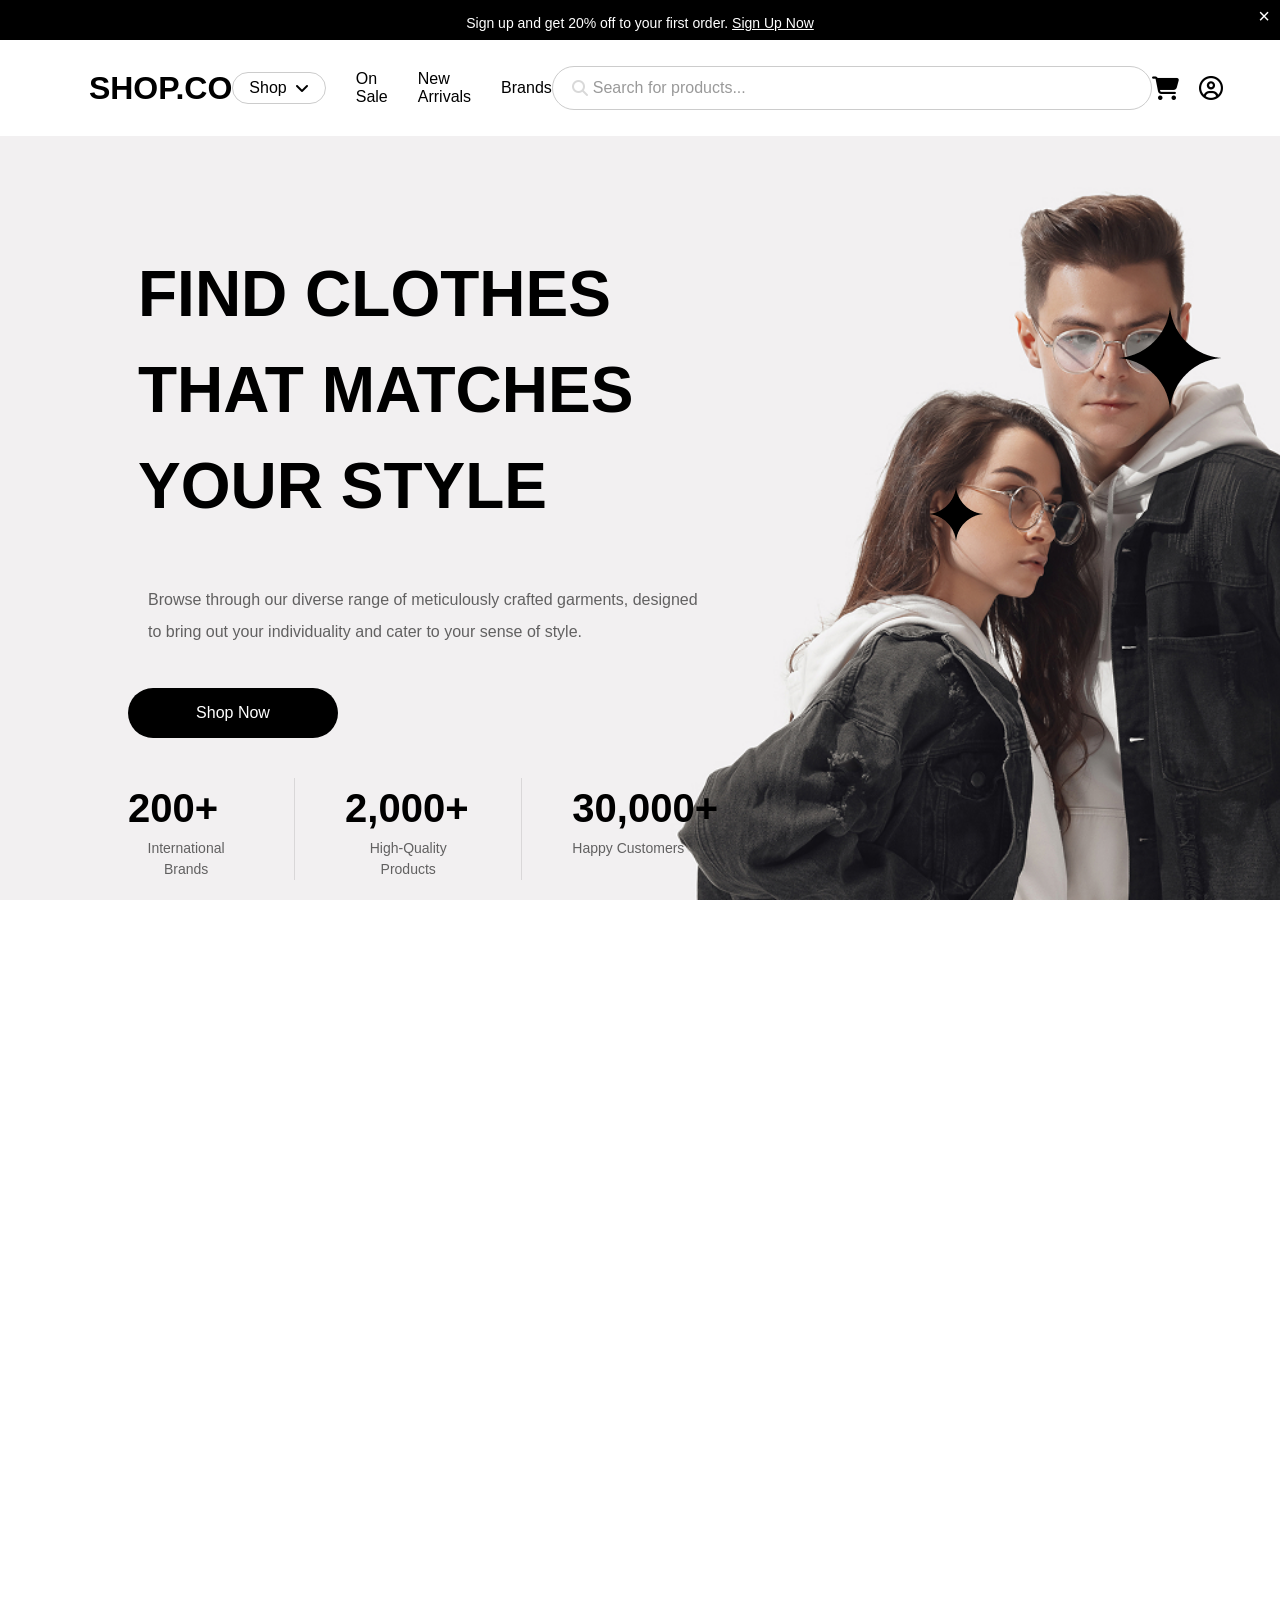
==== index.html @ 0881cf80 ". ." ====
<!DOCTYPE html>
<html lang="en">

<head>
  <meta charset="UTF-8" />
  <meta name="viewport" content="width=device-width, initial-scale=1.0" />
  <title>SHOP.CO Homepage- Premium Fashion Destination</title>
  <link rel="stylesheet" href="style.css" />
  <link href="https://fonts.cdnfonts.com/css/satoshi" rel="stylesheet">
  <link href="https://db.onlinewebfonts.com/c/f1fcc5aed1e20fc0cdb9f8a7573625bd?family=Integral+CF+Regular"
    rel="stylesheet">
  <link rel="stylesheet" href="https://cdnjs.cloudflare.com/ajax/libs/font-awesome/6.5.1/css/all.min.css"
    integrity="sha512-DTOQO9RWCH3ppGqcWaEA1BIZOC6xxalwEsw9c2QQeAIftl+Vegovlnee1c9QX4TctnWMn13TZye+giMm8e2LwA=="
    crossorigin="anonymous" referrerpolicy="no-referrer" />
</head>

<body>
  <div id="new-visitor-alert" class="alert-box">
    <span class="close-button">&times;</span>
    <p>Sign up and get 20% off to your first order.
      <span class="alert__link"><a href="">Sign Up Now</a></span>
    </p>
  </div>

  <header class="header">
    <div class="header__content">
      <div class="header__toggle">
        <i class="fa-solid fa-bars"></i>
      </div>
      <div class="header__logo">
        <a href="index.html#home">SHOP.CO</a>
      </div>
      <nav class="nav">
        <ul class="nav__list">
          <li class="nav__item">
            <div class="dropdown">
                <a href="product-detail.html">Shop</a>
                <i class="fa fa-angle-down dropdown__icon"></i>
              <div class="dropdown__content">
                <a href="#">Men</a>
                <a href="#">Women</a>
                <a href="#">Children</a>
              </div>
            </div>
          </li>
          <li class="nav__item"><a href="index.html#top-sales" class="nav__link">On Sale</a></li>
          <li class="nav__item"><a href="index.html#new__arrivals" class="nav__link">New Arrivals</a></li>
          <li class="nav__item"><a href="" class="nav__link">Brands</a></li>
        </ul>
      </nav>
      <div class="search">
        <div class="search__container">
          <i class="fa-solid fa-search"></i>
          <input type="text" class="search__input" id="search" placeholder="Search for products..." />
        </div>

      </div>
      <div class="header__icons">
        <a href="cart.html"><i class="fa-solid fa-shopping-cart header__icon"></i></a>
        <a href="#"><i class="fa-regular fa-circle-user header__icon"></i></a>
      </div>
    </div>
  </header>

  <main id="">
    <section class="hero" id="#home">
      <div class="hero__image-container">
        <div class="hero__content">
          <span class="hero__vector"></span>
          <span class="hero__vector-two"></span>
          <h1 class="hero__title">
            FIND CLOTHES <br />THAT MATCHES <br />
            YOUR STYLE
          </h1>
          <p class="hero__description">
            Browse through our diverse range of meticulously crafted garments,
            designed <br />to bring out your individuality and cater to your
            sense of style.
          </p>
          <button type="button" class="hero__button">Shop Now</button>

          <d class="stats">
            <div class="stats__container">
              <div class="stats__item">
                <div class="stats value">200+ </div>
                <div class="stats label">International Brands</div>
              </div>
            </div>
            <div class="stats__container">
              <div class="stats__item">
                <div class="stats value">2,000+ </div>
                <div class="stats label">High-Quality Products</div>
              </div>
            </div>
            <div class="stats__container">
              <div class="stats__item">
                <div class="stats  value">30,000+</div>
                <div class="stats label">Happy Customers</div>
              </div>
            </div>
        </div>
      </div>
      </div>
    </section>

    <aside class="brands">
      <div class="brands__container">
        <span class="brands__logo"></span>
        <span class="brands__logo"></span>
        <span class="brands__logo"></span>
        <span class="brands__logo"></span>
        <span class="brands__logo"></span>
      </div>
    </aside>

    <section class="products-section arrivals" id="new__arrivals">
      <h2 class="section__header">NEW ARRIVALS</h2>
      <div class="products__container">
        <div class="products-grid">
          <div class="product-card">
            <img src="images/Frame 31.png" alt="T-shirt with Tape Details" />
            <h3 class="product-card__title">T-shirt with Tape Details</h3>
            <div class="product-card__rating">
              <span class="fa fa-star checked"></span>
              <span class="fa fa-star checked"></span>
              <span class="fa fa-star checked"></span>
              <span class="fa fa-star-half"></span>
              <span class="rating-score">3.5/5</span>
            </div>
            <div class="product-card__prices">
              <span class="product-price__current">$120</span>
              <span class="product-price__old"></span>
               
            </div>
          </div>
          <div class="product-card">
            <img src="images/Frame 33.png" alt="Skinny Fit Jeans" />
            <h3 class="product-card__title">Skinny Fit Jeans</h3>
            <div class="product-card__rating">
              <span class="fa fa-star checked"></span>
              <span class="fa fa-star checked"></span>
              <span class="fa fa-star checked"></span>
              <span class="fa fa-star-half"></span>
              <span class="rating-score">3.5/5</span>
            </div>
            <div class="product-card__prices">
              <span class="product-price__current">$240</span>
              <span class="product-price__old">$260</span>
              <span class="product-price__discount">-20%</span>
            </div>
          </div>
          <div class="product-card">
            <img src="images/Frame 34.png" alt="Checkered Shirt" />
            <h3 class="product-card__title">Checkered Shirt</h3>
            <div class="product-card__rating">
              <span class="fa fa-star checked"></span>
              <span class="fa fa-star checked"></span>
              <span class="fa fa-star checked"></span>
              <span class="fa fa-star checked"></span>
              <span class="fa fa-star-half"></span>
              <span class="rating-score">4.5/5</span>
            </div>
            <div class="product-card__prices">
              <span class="product-price__current">$180</span>
              <span class="product-price__old"></span>
               
            </div>
          </div>
          <div class="product-card">
            <img src="images/Frame 38.png" alt="Sleeve Striped T-shirt" />
            <h3 class="product-card__title">Sleeve Striped T-shirt</h3>
            <div class="product-card__rating">
              <span class="fa fa-star checked"></span>
              <span class="fa fa-star checked"></span>
              <span class="fa fa-star checked"></span>
              <span class="fa fa-star-half"></span>
              <span class="rating-score">3.5/5</span>
            </div>
            <div class="product-card__prices">
              <span class="product-price__current">$130</span>
              <span class="product-price__old">$160</span>
              <span class="product-price__discount">-30%</span>
            </div>
          </div>
        </div>
        <br />
        <span class="section__button">
          <button type="button" class="products__button">View All</button>
        </span>
      </div>
    </section>


    <section class="products-section sales" id="top__sales">
      <h2 class="section__header">TOP SELLING</h2>
      <div class="products__container">
        <div class="products-grid">
          <div class="product-card">
            <img src="images/Frame 32.png" alt="Vertical Striped Shirt" />
            <h3 class="product-card__title">Vertical Striped Shirt</h3>
            <div class="product-card__rating">
              <span class="fa fa-star checked"></span>
              <span class="fa fa-star checked"></span>
              <span class="fa fa-star checked"></span>
              <span class="fa fa-star checked"></span>
              <span class="fa fa-star checked"></span>
              <span class="rating-score">5.0/5</span>
            </div>
            <div class="product-card__prices">
              <span class="product-price__current">$212</span>
              <span class="product-price__old">$232</span>
              <span class="product-price__discount">-20%</span>
            </div>
          </div>
          <div class="product-card">
            <img src="images/Frame 39.png" alt="Courage Graphic T-shirt" />
            <h3 class="product-card__title">Courage Graphic T-shirt</h3>
            <div class="product-card__rating">
              <span class="fa fa-star checked"></span>
              <span class="fa fa-star checked"></span>
              <span class="fa fa-star checked"></span>
              <span class="fa fa-star checked"></span>
              <span class="rating-score">4.0/5</span>
            </div>
            <div class="product-card__prices">
              <span class="product-price__current">$145</span>
              <span class="product-price__old"></span>
               
            </div>
          </div>
          <div class="product-card">
            <img src="images/Frame 37.png" alt="Loosed Fit Bermuda Shorts" />
            <h3 class="product-card__title">Loosed Fit Bermuda Shorts</h3>
            <div class="product-card__rating">
              <span class="fa fa-star checked"></span>
              <span class="fa fa-star checked"></span>
              <span class="fa fa-star checked"></span>
              <span class="rating-score">3.0/5</span>
            </div>
            <div class="product-card__prices">
              <span class="product-price__current">$80</span>
              <span class="product-price__old"></span>
               
            </div>
          </div>
          <div class="product-card">
            <img src="images/Frame 33.png" alt="Faded Skinny Jeans" />
            <h3 class="product-card__title">Faded Skinny Jeans</h3>
            <div class="product-card__rating">
              <span class="fa fa-star checked"></span>
              <span class="fa fa-star checked"></span>
              <span class="fa fa-star checked"></span>
              <span class="fa fa-star checked"></span>
              <span class="fa fa-star-half"></span>
              <span class="rating-score">4.5/5</span>
            </div>
            <div class="product-card__prices">
              <span class="product-price__current">$210</span>
              <span class="product-price__old"></span>
               
            </div>
          </div>
        </div>
        <br />
        <span class="section__button">
          <button type="button" class="products__button">View All</button>
        </span>
      </div>
    </section>





    <section class="homepage-categories">
      <div class="categories__content">
        <h1 class="categories__header">Browse by Dress Style</h1>
        <div class="categories-grid">
          <div class="categories-row">
            <div class="category-card category-card--casual">
              <a href="category.html#casual">
                <div class="category-card__name">Casual</div>
                <div class="category-card__image"></div>
              </a>
            </div>
            <div class="category-card category-card--formal">
              <a href="category.html#formal">
                <div class="category-card__name">Formal</div>
                <div class="category-card__image"></div>
              </a>
            </div>
          </div>

          <div class="categories-row">
            <div class="category-card category-card--party">
              <a href="category.html#party">
                <div class="category-card__name">Party</div>
                <div class="category-card__image"></div>
              </a>
            </div>
            <div class="category-card category-card--gym">
              <a href="category.html#gym">
                <div class="category-card__name">Gym</div>
                <div class="category-card__image"></div>
              </a>
            </div>
          </div>
        </div>
      </div>
    </section>

   
    <section class="testimonials">
      <div class="testimonials__header">
        <h1 class="testimonials__title">OUR HAPPY CUSTOMERS</h1>
        <div class="testimonials__controls">
          <div class="testimonials__arrow">
            <i class="fas fa-arrow-left"></i>
          </div>
          <div class="testimonials__arrow">
            <i class="fas fa-arrow-right"></i>
          </div>
        </div>
      </div>
      <br>
      <div class="testimonials__grid">
        <div class="testimonial-card blurry__text">
          <div class="testimonial-card__rating">
            <i class="fas fa-star"></i>
            <i class="fas fa-star"></i>
            <i class="fas fa-star"></i>
            <i class="fas fa-star"></i>
            <i class="fas fa-star-half-alt"></i>
          </div>
          <div class="testimonial-card__verified">
            <div class="testimonial-card__author">Michael T.</div>
            <div class="testimonial-card__badge"><i class="fas fa-check"></i></div>
          </div>
          <div class="testimonial-card__text">
            "The customer service at Shop.co is exceptional! They helped me find the perfect outfit for my wedding
            anniversary. The quality surpassed all my expectations and I received so many compliments."
          </div>
        </div>
        <div class="testimonial-card">
          <div class="testimonial-card__rating">
            <i class="fas fa-star"></i>
            <i class="fas fa-star"></i>
            <i class="fas fa-star"></i>
            <i class="fas fa-star"></i>
            <i class="fas fa-star"></i>
          </div>
          <div class="testimonial-card__verified">
            <div class="testimonial-card__author">Sarah M.</div>
            <div class="testimonial-card__badge"><i class="fas fa-check"></i></div>
          </div>
          <div class="testimonial-card__text">
            "I'm blown away by the quality and style of the clothes I received from Shop.co. From casual wear to elegant
            dresses, every piece I've bought has exceeded my expectations."
          </div>
        </div>

        <div class="testimonial-card">
          <div class="testimonial-card__rating">
            <i class="fas fa-star"></i>
            <i class="fas fa-star"></i>
            <i class="fas fa-star"></i>
            <i class="fas fa-star"></i>
            <i class="fas fa-star"></i>
          </div>
          <div class="testimonial-card__verified">
            <div class="testimonial-card__author">Alex K.</div>
            <div class="testimonial-card__badge"><i class="fas fa-check"></i></div>
          </div>
          <div class="testimonial-card__text">
            "Finding clothes that align with my personal style used to be a challenge until I discovered Shop.co. The
            range of options they offer is truly remarkable, catering to a variety of tastes and occasions."
          </div>
        </div>

        <div class="testimonial-card">
          <div class="testimonial-card__rating">
            <i class="fas fa-star"></i>
            <i class="fas fa-star"></i>
            <i class="fas fa-star"></i>
            <i class="fas fa-star"></i>
            <i class="fas fa-star"></i>
          </div>
          <div class="testimonial-card__verified">
            <div class="testimonial-card__author">James L.</div>
            <div class="testimonial-card__badge"><i class="fas fa-check"></i></div>
          </div>
          <div class="testimonial-card__text">
            "As someone who's always on the lookout for unique fashion pieces, I'm thrilled to have stumbled upon
            Shop.co. The selection of clothes is not only diverse but also on-point with the latest trends."
          </div>
        </div>
        <div class="testimonial-card blurry__text">
          <div class="testimonial-card__rating">
            <i class="fas fa-star"></i>
            <i class="fas fa-star"></i>
            <i class="fas fa-star"></i>
            <i class="fas fa-star"></i>
            <i class="fas fa-star"></i>
          </div>
          <div class="testimonial-card__verified">
            <div class="testimonial-card__author">Jennifer K.</div>
            <div class="testimonial-card__badge"><i class="fas fa-check"></i></div>
          </div>
          <div class="testimonial-card__text">
            "I've been shopping with Shop.co for over a year now and I'm consistently impressed. Their return policy is
            hassle-free and the clothes maintain their quality wash after wash. My go-to fashion destination!"
          </div>
        </div>
      </div>
    </section>
  </main>


  <footer class="footer">
    <div class="newsletter" id="now">
      <div class="newsletter__content">
        <div class="newsletter__column">
          <h2 class="newsletter__title">STAY UPTO DATE ABOUT <br> OUR LATEST OFFERS</h2>
          <div class="newsletter__form">
            <div class="input-container">
              <i class="fa-solid fa-envelope"></i>
              <input type="email" class="newsletter__input" placeholder="Enter your email address" />
            </div>
            <button class="newsletter__button">Subscribe to Newsletter</button>
          </div>
        </div>
      </div>
    </div>

    <div class="footer__content__container">
      <div class="footer__content">
        <div class="footer__column">
          <div class="footer__logo"><a href="#home">SHOP.CO</a></div>
          <div class="footer__description">
            We have clothes that suits your style and which you're proud to wear. From women to men.
          </div>
          <div class="social-links">
            <i class="fab fa-twitter social-links__icon"></i>
            <i class="fab fa-facebook-f social-links__icon"></i>
            <i class="fab fa-instagram social-links__icon"></i>
            <i class="fab fa-github social-links__icon"></i>
          </div>
        </div>

        <div class="footer__column">
          <h4 class="footer__column-title">Company</h4>
          <ul class="footer__list">
            <li class="footer__list-item">About</li>
            <li class="footer__list-item">Features</li>
            <li class="footer__list-item">Works</li>
            <li class="footer__list-item">Career</li>
          </ul>
        </div>

        <div class="footer__column">
          <h4 class="footer__column-title">Help</h4>
          <ul class="footer__list">
            <li class="footer__list-item">Customer Support</li>
            <li class="footer__list-item">Delivery Details</li>
            <li class="footer__list-item">Terms & Conditions</li>
            <li class="footer__list-item">Privacy Policy</li>
          </ul>
        </div>

        <div class="footer__column">
          <h4 class="footer__column-title">FAQ</h4>
          <ul class="footer__list">
            <li class="footer__list-item">Account</li>
            <li class="footer__list-item">Manage Deliveries</li>
            <li class="footer__list-item">Orders</li>
            <li class="footer__list-item">Payments</li>
          </ul>
        </div>

        <div class="footer__column">
          <h4 class="footer__column-title">Resources</h4>
          <ul class="footer__list">
            <li class="footer__list-item">Free eBooks</li>
            <li class="footer__list-item">Development Tutorial</li>
            <li class="footer__list-item">How to - Blog</li>
            <li class="footer__list-item">Youtube Playlist</li>
          </ul>
        </div>
      </div>

      <div class="footer__bottom">
        <div>Shop.co © 2000–2023, All Rights Reserved</div>
        <div class="payment-methods">
          <img src="https://img.icons8.com/color/48/visa.png" alt="Visa" />
          <img src="https://img.icons8.com/color/48/mastercard-logo.png" alt="Mastercard" />
          <img src="https://img.icons8.com/color/48/paypal.png" alt="Paypal" />
          <img src="https://img.icons8.com/color/48/apple-pay.png" alt="Apple Pay" />
          <img src="https://img.icons8.com/color/48/google-pay.png" alt="Google Pay" />
        </div>
      </div>
  </footer>
  </div>
</body>

</html>
---- style.css ----
:root {
  /* Font Families */
  --font-primary: "Integral CF", sans-serif;
  --font-secondary: 'Satoshi', sans-serif;

  /* Font Sizes */
  --fs-small: 12px;
  --fs-base: 14px;
  --fs-medium: 16px;
  --fs-large: 20px;
  --fs-xl: 24px;
  --fs-xxl: 32px;
  --fs-heading-sm: 36px;
  --fs-heading-md: 40px;
  --fs-heading-lg: 48px;
  --fs-heading-xl: 64px;

  /* Colors */
  --color-black: #000000;
  --color-white: #ffffff;
  --color-gray-light: #d9d9d9;
  --color-gray-medium: #f0f0f0;
  --color-gray-dark: #888888;
  --color-text-primary: rgba(0, 0, 0, 1);
  --color-text-secondary: rgba(0, 0, 0, 0.6);
  --color-text-tertiary: rgba(0, 0, 0, 0.4);
  --color-accent: #ff3333;
  --color-star: #ffc633;
  --color-success: #01ab31;

  /* Spacing */
  --space-xs: 5px;
  --space-sm: 10px;
  --space-md: 15px;
  --space-lg: 20px;
  --space-xl: 30px;
  --space-xxl: 40px;

  /* Border Radius */
  --radius-sm: 20px;
  --radius-md: 40px;
  --radius-lg: 62px;
  --radius-circle: 50%;

  /* Shadows */
  --shadow-sm: 0 2px 10px rgba(0, 0, 0, 0.05);
  --shadow-md: 0 4px 12px rgba(0, 0, 0, 0.1);
  --shadow-lg: 0 8px 16px rgba(0, 0, 0, 0.2);

  /* Transitions */
  --transition-fast: 0.2s ease;
  --transition-medium: 0.3s ease;
  --transition-slow: 0.5s ease;
}

* {
  padding: 0;
  margin: 0;
  box-sizing: border-box;
  -webkit-user-drag:none;
}

a {
  text-decoration: none;
  color: inherit;
  border: none;
}


html,
body {
  width: 100vw;
  height: 100%;
  margin: 0;
  padding: 0;
  scroll-behavior: smooth;
  overflow-x: hidden;
  overflow-y: auto;

}

body {
  font-family: var(--font-secondary);
  transition: padding-top 0.3s;
  min-height: 100vh;
  -ms-overflow-style: none;
}

body.alert-active {
  padding-top: 116px;
}

body::-webkit-scrollbar {
  display: none;
}

.alert-box {
  position: fixed;
  top: 0;
  left: 0;
  width: 100%;
  background-color: #000000;
  color: #ffffff;
  padding: 15px;
  z-index: 1000;
  font-size: 14px;
  align-items: center;
  text-align: center;
  height: 40px;
  transition: var(--transition-medium);
}

.alert__link a {
  color: #fff;
  text-decoration: underline;
}

.alert-active .header {
  top: 40px;
}

.close-button {
  position: absolute;
  top: 5px;
  right: 10px;
  font-size: 20px;
  cursor: pointer;
}

/* Header Styles */
.header {
  display: flex;
  flex-direction: column;
  justify-content: space-between;
  align-items: center;
  background: #fff;
  width: 100vw;
  z-index: 100;
  top: 0;
  margin: 0 auto;
  transition: top 0.3s;
  padding: 0;
  position: relative;
  margin-top: 40px;

}

.header__content {
  width: 86.11vw;
  display: flex;
  justify-content: space-between;
  align-items: center;
  background: #ffffff;
  padding: 26px 0;
  position: relative;
  top: 0;
  margin: 0 auto;
  transition: top 0.3s;
}

.header__toggle {
  display: none;
}

.header__logo {
  font-weight: bold;
  font-size: 32px;
  font-family: var(--font-primary);
}

.nav__list {
  list-style: none;
  display: flex;
  gap: 30px;
}

.nav__item {
  display: flex;
  align-items: center;
  font-family: var(--font-secondary);

}

.nav__link {
  text-decoration: none;
  color: black;
}

.dropdown__icon {
  font-size: 16px;
  color: black;
  background: transparent;
  border: none;
  vertical-align: middle;
}

.dropdown {
  position: relative;
  display: inline-block;
  display: flex;
  align-items: center;
  gap: 5px;
  border: none;
  outline: none;
}

.dropdown__content {
  display: none;
  position: absolute;
  background-color: #f0f0f0;
  min-width: 200px;
  box-shadow: 0px 8px 16px 0px rgba(0, 0, 0, 0.2);
  z-index: 1;
  border: none;
  outline: none;
}

.dropdown__button {
  background-color: #ffffff;
  color: black;
  font-size: 16px;
  border: none;
  cursor: pointer;
  position: relative;
  border: none;
  outline: none;
}

.search {
  display: flex;
  justify-content: center;
  align-items: center;
  gap: 20px;
  position: relative;
}

.search__container {
  position: relative;

}

.search__container .fa-search {
  position: absolute;
  top: 50%;
  left: 20px;
  transform: translateY(-50%);
  color: #d9d9d9;
  z-index: 1;
}

.search__input {
  width: 40%;
  padding: 15px 20px 15px 45px;
  border-radius: 62px;
  position: relative;
  box-shadow: rgba(0, 0, 0, 0.1);
  border: none;
}


.search__input:focus {
  outline: none;
  box-shadow: rgba(0, 0, 0, 0.1) 0px 0px 0px 2px;
}

.search__input::placeholder {
  color: rgba(0, 0, 0, 0.4);
  font-size: 16px;
  font-family: var(--font-secondary);

}

.header__icons {
  display: flex;
  gap: 20px;
}

.header__icon {
  font-size: 24px;
  color: black;
  background: transparent;
  border: none;
}

input[type="text"] {
  width: 600px;
  box-sizing: border-box;
  border: 1px solid #ccc;
  border-radius: 62px;
  font-size: 16px;
  background-color: white;

  background-position: 10px 10px;
  background-repeat: no-repeat;
  padding: 12px 20px 12px 40px;
}

.icon {
  font-size: 24px;
  color: black;
  background: transparent;
  border: none;
}


/* Breadcrumbs */
.breadcrumbs {
  width: 86.11vw;
  font-family: var(--font-secondary);
  font-size: var(--fs-medium);
  gap: 10px;
  color: rgba(0, 0, 0, 0.6);
  border-top: 1px solid rgba(0, 0, 0, 0.1);
  display: flex;
  padding: 25px 0;  
}

.breadcrumbs a:last-child {
  color: #000;
}

.breadcrumbs.icon {
  display: inline-block;
  margin: 0 5px;
}


/* Hero Section */
.hero {
  position: relative;
  width: 100vw;
  margin: 0;
  left: 0;
}

.hero__content {
  top: 100px;
  position: absolute;
  width: 100%;
  margin: 0 auto;
  left: 10%;
  line-height: 2;

}

.hero__content h1 {
  text-align: left;
  line-height: 1.5;
  font-weight: 900;
  font-family: var(--font-primary);
}

.hero__image-container {
  display: block;
  justify-content: center;
  align-items: center;
  height: 850px;
  background-image: url("images/Rectangle 2.jpg");
  background-size: cover;
  background-position: center;
  position: relative;
  width: 100vw;
  margin: 0;
  padding: 0;
  background-repeat: no-repeat;
}

.hero__title {
  font-size: 64px;
  color: black;
  font-weight: bolder;
  line-height: 1.2;
  padding: 10px;
}

.hero__description {
  font-size: 16px;
  color: rgba(0, 0, 0, 0.6);
  padding: 20px;
  line-height: 2;

}

.hero__button {
  background-color: black;
  color: white;
  font-size: 16px;
  border: none;
  padding: 16px 32px;
  border-radius: 62px;
  cursor: pointer;
  box-shadow: rgba(0, 0, 0, 0.1);
  width: 210px;
  padding: 16px 32px;
  align-items: center;
  justify-content: center;
  letter-spacing: 1.2;
  display: flex;
  margin-top: 20px;
  margin-bottom: 40px;
}

.hero__button:hover {
  background-color: #d9d9d9;
  color: black;
  box-shadow: rgba(0, 0, 0, 0.1) 0px 0px 0px 2px;
}

.stats {
  width: 50%;
  display: flex;
}

.stats__container {
  padding: 0 50px 0;
  text-align: center;
  border-left: 1px solid rgba(0, 0, 0, 0.1);
  line-height: 1.5;
}

.stats__container:first-child {
  padding-left: 0;
  border-left: none;
}

.stats__item {
  color: #d9d9d9;
  display: flex;
  flex-direction: column;
  padding: 0;
  margin: 0;
}

.value {
  font-size: 40px;
  color: #000;
  font-weight: bold;
}

.label {
  font-size: 14px;
  color: rgba(0, 0, 0, 0.6);
  width: 100%;

}

.stats__items .stats {
  margin: 0;
  padding: 0;
}

.stats__item:first-child {
  margin-left: 0;
  padding-left: 0;
}


.hero__vector {
  position: absolute;
  top: 70px;
  right: 90px;
  height: 200px;
  width: 200px;
  background: url(vectors/Vector.png);
  background-repeat: no-repeat;
}

.hero__vector-two {
  position: absolute;
  top: 250px;
  left: 800px;
  height: 200px;
  width: 200px;
  background: url(vectors/Vector-two.png);
  background-repeat: no-repeat;
}


/* Brands Section */
.brands {
  background-color: black;
  height: 201px;
  width: 100vw;
  color: #000;
  margin: 0;
  padding: 0;
}

.brands__container {
  color: #ffffff;
  padding: 10px;
  border-radius: 5px;
  height: 200px;
  display: flex;
  margin-left: 32px;
  margin-right: 32px;
  align-items: center;
  margin: 0;
  padding: 0 6.945%;
  width: 100vw;
}

.brands__logo {
  flex-basis: 20%;
  display: flex;
}

.brands__logo:first-child {
  background: url(vectors/versace.png);
  height: 100px;
  background-repeat: no-repeat;
  width: 100%;
  background-position: center;
}

.brands__logo:nth-child(2) {
  background: url(vectors/zara-logo-1\ 1.png);
  height: 100px;
  background-repeat: no-repeat;
  width: 100%;
  background-position: center;
}

.brands__logo:nth-child(3) {
  background: url(vectors/gucci-logo-1\ 1.png);
  height: 100px;
  background-repeat: no-repeat;
  width: 100%;
  background-position: center;
}

.brands__logo:nth-child(4) {
  background: url(vectors/prada-logo-1\ 1.png);
  height: 100px;
  background-repeat: no-repeat;
  width: 100%;
  background-position: center;
}

.brands__logo:nth-child(5) {
  background: url(vectors/Group.png);
  height: 100px;
  background-repeat: no-repeat;
  width: 100%;
  background-position: center;
}

/* Products Section */
.products-section {
  display: block;
  justify-content: center;
  align-items: center;
  width: 86.11%;
  margin: 0 auto;
  padding:  50px 0 ;

}

.arrivals {
  border-bottom: 1px solid rgba(0, 0, 0, 0.1);
}

.section__header {
  font-size: 48px;
  text-align: center;
  padding: 100px 0 50px;
  font-family: var(--font-primary);
  font-weight: bold;

}

.products__container {
  width: 100%;
  align-items: center;
  margin: 0 auto;
}

.section__button {
  display: inline-block;
  text-align: center;
  width: 100%;
}

.products__button {
  width: 220px;
  padding: 16px 32px;
  border-radius: 62px;
  border: 2px solid gray;
  background-color: white;
  color: #1e1e1e;
  margin: 100px 0;

}

.products__button:hover {
  background-color: #1e1e1e;
  color: #ffffff;
}


/* Product Cards */
.products-grid {
  display: flex;
  gap: 1%;
  margin: auto;
  width: 100%;
}

.products-grid .product-card:first-child {
  margin-left: 0;
}

.products-grid .product-card:last-child {
  margin-right: 0;
}

.product-card {
  width: calc(25% - 1%);
  height: 400px;
  margin: 0;
}

.product-card .checked,
.product-card .fa-star-half {
  color: gold;
}

.product-card h3 {
  font-size: 20px;
  font-family: var(--font-secondary);
}

.product-card label {
  font-size: 14px;
  padding: 10px;
  font-weight: bold;
}

.product-card img {
  width: 100%;
  height: 100%;
  flex-direction: row;
  border-radius: 20px;
}

.product-price__current {
  color: black;
}

.product-price__old {
  text-decoration: line-through;
  color: grey;
}

.product-price__current,
.product-price__old {
  font-size: 24px;
  font-weight: bold;
  margin-right: 5px;
}

.product-price__discount {
  color: #ff3333;
  font-size: 12px;
  box-shadow: 2px 2px 12px rgba(255, 51, 51, 0.1);
  border-radius: 62%;
  border: none;
  outline: none;
  width: 94px;
}


/* Categories Section */

.homepage-categories {
  width: 86.11vw;
  margin: 0 auto;
  padding: 50px 0;
}


.categories__content {
  display: block;
  width: 100%;
  padding: 40px 0;
  background-color: #f0f0f0;
  border-radius: 40px;
  margin: 0 auto;
}

.categories__header {
  text-align: center;
  font-size: 48px;
  font-weight: 900;
  margin-bottom: 50px;
  text-transform: uppercase;
  padding-top: 50px;
  font-family: var(--font-primary);

}

.categories-grid {
  display: flex;
  flex-direction: column;
  width: 90%;
  margin: 0 auto;
  padding-bottom: 100px;
}

.categories-row {
  display: flex;
  width: 100%;
  gap: 1.5%;
  margin-bottom: 20px;
  justify-content: center;
  height: 560px;
}

.category-card {
  background-color: white;
  border-radius: 20px;
  overflow: hidden;
  box-shadow: 0 2px 10px rgba(0, 0, 0, 0.05);
  position: relative;
  height: 550px;
}

.category-card a {
  display: block;
  position: relative;
  width: 100%;
  height: 100%;
  left: 0;
  top: 0;
}

.category-card__name {
  position: absolute;
  top: 30px;
  left: 30px;
  font-size: 36px;
  font-weight: bold;
  font-family: var(--font-secondary);

}

.category-card__image {
  width: 100%;
  height: 100%;
  background-size: cover;
  background-position: center;
}

.category-card--casual,
.category-card--gym {
  width: 60%;
}

.category-card--formal,
.category-card--party {
  width: 100%;
}

.category-card--casual .category-card__image {
  background-image: url('images/image 11.png');
}

.category-card--formal .category-card__image {
  background-image: url('images/image 13.png');
}

.category-card--party .category-card__image {
  background-image: url('images/image 12.png');
}

.category-card--gym .category-card__image {
  background-image: url('images/image 14.png');
}

/* Testimonials Section */
.testimonials {
  display: block;
  width: 86.11vw;
  margin: 0 auto;
}

.testimonials__header {
  display: flex;
  justify-content: space-between;
  align-items: center;
  margin: 0 auto;
  padding: 40px 20px;
  width: 100%;
}

.testimonials__title {
  font-size: 48px;
  margin: 0;
  font-family: var(--font-primary);

}

.testimonials__controls {
  display: flex;
  gap: 15px;
}

.testimonials__arrow {
  width: 50px;
  height: 50px;
  border-radius: 50%;
  background-color: #ffffff;
  display: flex;
  align-items: center;
  justify-content: center;
  cursor: pointer;
  transition: all 0.3s ease;
}

.testimonials__arrow:hover {
  background-color: #f1f1f1f1;
  color: black;
}

.testimonials__arrow i {
  font-size: 1.2rem;
}

.testimonials__grid {
  width: 100%;
  display: flex;
  justify-content: center;
  align-items: center;
  gap: 0.7%;
  margin: 0 auto;

}

.testimonial-card {
  min-width: 28%;
  background-color: #ffffff;
  border: 1px solid #ddd;
  border-radius: 20px;
  padding: 32px 28px;
  box-shadow: 0 4px 12px rgba(0, 0, 0, 0.1);
}

.blurry__text {
  -webkit-filter: blur(2px);
  filter: blur(2px);
  opacity: 0.9;
}

.testimonial-card__rating {
  color: #ffc633;
  font-size: 18px;
  margin-bottom: 12px;
}

.testimonial-card__verified {
  display: flex;
  align-items: center;
  margin-bottom: 12px;
  font-size: 14px;
  color: #333;
  font-weight: 500;
}

.testimonial-card__author {
  font-weight: bold;
  font-size: 16px;
  margin-right: 10px;
}

.testimonial-card__badge {
  background-color: #01ab31;
  color: white;
  border-radius: 50%;
  font-size: 12px;
  width: 20px;
  height: 20px;
  display: flex;
  align-items: center;
  justify-content: center;
}

.testimonial-card__text {
  font-size: 16px;
  color: rgba(0, 0, 0, 0.6);
  line-height: 1.5;
  font-family: var(--font-secondary);

}

/* Product Detail Page */

#product-detail-page {
  display: block;
  justify-content: center;
  width: 86.11vw;
  margin: 0 auto;
  padding: 50px 0;
  flex-direction: column;
}



/* Product Detail Page - Display Product */
.container {
  display: block;
  flex-direction: column;
  gap: 2rem;
  flex-wrap: wrap;
  width: 100%;
}

.image-container {
  display: flex;
  gap: 1rem;
  align-items: center;
  justify-content: center;
  width: 45%;
  float: left;
}

.gallery {
  display: flex;
  flex-direction: column;
  gap: 1rem;
}

.gallery .thumb {
  width: 180px;
  height: 250px;
  background-size: cover;
  background-position: center;
  border-radius: 20px;
  border: 1px solid #ddd;
  cursor: pointer;
  gap: 50px;
}

.thumb:nth-child(1) {
  background-image: url("images/image 2.png");
}

.thumb:nth-child(2) {
  background-image: url("images/image 5.png");
}

.thumb:nth-child(3) {
  background-image: url("images/image 6.png");
}

.main-image {
  width: 550px;
  height: 780px;
  background-image: url("images/image 1.png");
  background-size: cover;
  background-position: center;
  border-radius: 20px;
}

.info-container {
  width: 54%;
  display: inline-block;
  display: right;
  padding: 20px 24px;
}

.level {
  border-bottom: 1px solid rgba(0, 0, 0, 0.1);
  width: 100%;

}

.info {
  max-width: 90%;
}

.info h1 {
  font-size: 40px;
  font-weight: bold;
  margin-bottom: 0.5rem;
  font-family: var(--font-primary);
}

.product-card__rating {
  display: flex;
  align-items: center;
  gap: 0.4rem;
  margin: 0.2rem 0;
  font-size: 16px;
}

.product-card__rating .fa {
  color: gold;
}

.price {
  display: flex;
  align-items: center;
  gap: 1rem;
  font-size: 32px;
  margin-bottom: 1rem;
  font-family: var(--font-secondary);

}

.price .original {
  text-decoration: line-through;
  color: #888;
}

.price .discount {
  color: red;
  font-size: 0.9rem;
  font-weight: bold;
}

.description {
  font-size: 0.9rem;
  color: #555;
  margin-bottom: 1.5rem;
}

.options {
  margin-bottom: 1rem;
}

.options h4 {
  margin: 0.5rem 0;
}

.colors span {
  display: inline-block;
  width: 40px;
  height: 40px;
  border-radius: 50%;
  margin-right: 0.5rem;
  cursor: pointer;
  border: 2px solid transparent;
  padding: 2px;
}

.colors span:nth-child(1) {
  background-color: #4f4631;
}

.colors span:nth-child(2) {
  background: #314f4a;
}

.colors span:nth-child(3) {
  background: #31344f
}


.active::after {
  content: '\f00c';
  font-family: 'Font Awesome 6 Free';
  font-weight: 900;
  color: white;
  position: absolute;
  top: 10px;
  left: 12px;
  font-size: 14px;
}


.sizes button {
  margin-right: 0.5rem;
  padding: 0.3rem 0.8rem;
  border: 1px solid #ccc;
  border-radius: 20px;
  cursor: pointer;
  background: white;
}

.sizes button.active {
  background: black;
  color: white;
  border-color: black;
}

.quantity {
  display: flex;
  align-items: center;
  gap: 1rem;
  margin: 1.5rem 0;
}

.quantity button {
  background: #eee;
  border: none;
  padding: 0.5rem 0.8rem;
  font-size: 1rem;
  border-radius: 6px;
  cursor: pointer;
}

.quantity input {
  width: 40px;
  text-align: center;
  font-size: 1rem;
  border: none;
  background: transparent;
}

.quantity--selector {
  display: block;
  align-items: center;
  margin-right: 15px;
  width: 170px;
  height: 52px;
  background-color: #f0f0f0;
  border-radius: 62px;
  float: left;
}

.quantity-bunn {
  border: none;
  cursor: pointer;
  display: flex;
  margin: 0 0 0 15px;
  padding: 0 5px;
  font-size: 50px;
  background: none;
  color: #000;
}

.figure {
  font-size: 40px;
}


.add-to-cart {
  background: black;
  color: white;
  padding: 1rem;
  width: 70%;
  border: none;
  border-radius: 30px;
  font-size: 1rem;
  cursor: pointer;
  display: block;
  float: right;
}

/* Product Info */
.info {
  max-width: 500px;
}

.info h1 {
  font-size: 1.6rem;
  font-weight: bold;
  margin-bottom: 0.5rem;
}

.rating {
  display: flex;
  align-items: center;
  gap: 0.4rem;
  margin-bottom: 1rem;
}

.rating i {
  color: gold;
}

.price {
  display: flex;
  align-items: center;
  gap: 1rem;
  font-size: 1.2rem;
  margin-bottom: 1rem;
}

.price .original {
  text-decoration: line-through;
  color: #888;
}

.price .discount {
  color: red;
  font-size: 0.9rem;
  font-weight: bold;
}

.description {
  font-size: 0.9rem;
  color: #555;
  margin-bottom: 1.5rem;
}

.options {
  margin-bottom: 1rem;
}

.options h4 {
  margin: 0.5rem 0;
}

.colors span {
  display: inline-block;
  width: 24px;
  height: 24px;
  border-radius: 50%;
  margin-right: 0.5rem;
  cursor: pointer;
  border: 2px solid transparent;
}

.colors span.active {
  border-color: black;
}

.sizes button {
  margin-right: 0.5rem;
  padding: 0.3rem 0.8rem;
  border: 1px solid #ccc;
  border-radius: 20px;
  cursor: pointer;
  background: white;
}

.sizes button.active {
  background: black;
  color: white;
  border-color: black;
}

.quantity {
  display: flex;
  align-items: center;
  gap: 1rem;
  margin: 1.5rem 0;
}

.quantity button {
  background: #eee;
  border: none;
  padding: 0.5rem 0.8rem;
  font-size: 1rem;
  border-radius: 6px;
  cursor: pointer;
}

.quantity input {
  width: 40px;
  text-align: center;
  font-size: 1rem;
  border: none;
  background: transparent;
}

.add-to-cart {
  background: black;
  color: white;
  padding: 1rem;
  width: 100%;
  border: none;
  border-radius: 30px;
  font-size: 1rem;
  cursor: pointer;
}

@media (max-width: 768px) {
  .container {
    flex-direction: column;
    align-items: center;
  }

  .main-image img {
    width: 100%;
    max-width: 350px;
  }
}

/* Product Detail  Page - Testimonial Card */

/* Tabs */
.tabs {
  display: flex;
  justify-content: center;
  gap: 3rem;
  border-bottom: 1px solid #ddd;
  margin-bottom: 1rem;
  width: 100%;
}

.tabs span {
  padding: 1rem 0;
  cursor: pointer;
  width: 33%;
  text-align: center;
}

.tabs span.active {
  border-bottom: 2px solid black;
  font-weight: bold;
}

/* Header Section */
.controls-header {
  display: flex;
  justify-content: space-between;
  align-items: center;
  margin-bottom: 1.5rem;
  flex-wrap: wrap;
  gap: 1rem;
}

.controls-header h2 {
  font-size: 1.2rem;
}

.controls-header-figure {
  font-family: var(--font-secondary);
  font-size: var(--fs-base);
  font-weight: normal;
}

.controls {
  display: flex;
  align-items: center;
  gap: 1rem;
}

.icon-button {
  font-size: 1.2rem;
  color: #555;
  padding: 8px;
  border: 1px solid #ccc;
  border-radius: 50%;
  background: white;
  cursor: pointer;
}

.dropdown {
  padding: 0.4rem 1rem;
  border: 1px solid #ccc;
  border-radius: 20px;
  background: white;
  cursor: pointer;
  display: flex;
  align-items: center;
  gap: 0.5rem;
}

.review-button {
  background: black;
  color: white;
  border: none;
  padding: 0.5rem 1rem;
  border-radius: 20px;
  cursor: pointer;
}

/* Testimonial Card Styling */
.testimonial-deck__container {
  display: flex;
  width: 100%;
  justify-content: space-between;
  gap: 20px;
  flex-wrap: wrap;
}

.testimonial-deck {
  background-color: #ffffff;
  border-radius: 12px;
  padding: 20px;
  box-shadow: 0 2px 8px rgba(0, 0, 0, 0.08);
  margin-bottom: 0;
  width: calc(50% - 10px);
  box-sizing: border-box;
  border: 1px solid #e0e0e0;
}

.testimonial-deck__header {
  display: flex;
  justify-content: space-between;
  align-items: center;
  margin-bottom: 16px;
}

.testimonial-deck__rating {
  display: flex;
}

.testimonial-deck__rating .fas.fa-star {
  color: #FFD700;
  margin-right: 2px;
}

.testimonial-deck__menu {
  color: #777;
  cursor: pointer;
}

.testimonial-deck__author {
  display: flex;
  align-items: center;
  margin-bottom: 12px;
  font-weight: 600;
  font-size: 16px;
}

.author-name {
  margin-right: 5px;
}

.verification-badge {
  color: #fff;
  background-color: #4CAF50;
  border-radius: 50%;
  width: 18px;
  height: 18px;
  display: inline-flex;
  align-items: center;
  justify-content: center;
}

.verification-badge .fas.fa-check-circle {
  font-size: 14px;
}

.testimonial-deck__text {
  color: #333;
  font-size: 14px;
  line-height: 1.5;
  margin-bottom: 16px;
}

.testimonial-deck__date {
  color: #777;
  font-size: 12px;
  margin-top: 10px;
}


.fa-check-circle {
  color: white;
}

.fas.fa-star-half-alt {
  color: #FFD700;
}


/* Category Page */
#category-page {
  display: block;
  width: 86.11%;
  margin: 0 auto;
  font-family: var(--font-secondary);
}

.category-container {
  margin: 10px 0;
  display: flex;
  gap: 20px;
  width: 86.11vw;
}

.product-container--casual {
  display: grid;
  grid-template-columns: repeat(3, 1fr);
  gap: 20px;
}

.products-grid--casual {
display: block;
}

.product-card-display img {
  width: 430px;
  border-radius: 20px;
  height: 500px;

}
.categories {
  flex-basis: 250px;
  flex-shrink: 0;
  width: 23%;
}

.products-display--casual {
  flex-grow: 1;
  width: 77%;
}

.products-display-heading {
  display: block;
  justify-content: center;
  margin-bottom: 50px;
}

.products-display-heading-left {
  font-size: 32px;
  font-weight: bold;
  font-family: var(--font-secondary);
  float: left;
}

.products-display-heading-right {
  float: right;
  text-align: center;
  justify-content: center;
}

.products-display-heading-right-item {
  font-family: var(--font-secondary);
  font-size: 16px;
  font-weight: bold;
}

/* Category Page */
.sidebar {
  background: white;
  border-radius: 20px;
  width: 280px;
  padding: 20px 24px;
  border: 1px solid rgba(0, 0, 0, 0.1);
  font-family: var(--font-secondary);
  color: rgba(0, 0, 0, 0.6);
}

h2 {
  font-size: 18px;
  margin-bottom: 10px;
}

.section {
  margin-bottom: 24px;
}

.products-grid--casual img {
  border-radius: 20px;
}

.section-title .fa-sliders-h {
  color: rgba(0, 0, 0, 0.4);
}

.section-title {
  font-weight: bold;
  display: flex;
  justify-content: space-between;
  align-items: center;
  margin-bottom: 10px;
  color: black;
}

.item-list,
.dress-style {
  list-style: none;
  padding: 0;
  margin: 0;
}

.item-list li,
.dress-style li {
  padding: 8px 0;
  display: flex;
  justify-content: space-between;
  cursor: pointer;
}

.slider-container {
  display: flex;
  align-items: center;
  justify-content: space-between;
}

.range {
  width: 100%;
}

input[type="range"] {
  -webkit-appearance: none;
  -moz-appearance: none;
  appearance: none;

}

input[type="range"]::-webkit-slider-runnable-track {
  width: 100%;
  height: 6px;
  background: #f0f0f0;
  border-radius: 20px;
}

input[type="range"]::-webkit-slider-thumb {
  -webkit-appearance: none;
  width: 20px;
  height: 20px;
  background: #000;
  cursor: pointer;
  border-radius: 50%;
}

input[type="range"]::-moz-range-thumb {
  width: 20px;
  height: 20px;
  background-color: #000;
  border-radius: 50%;
  box-shadow: 0 0 10px rgba(0, 0, 0, 0.2);
  cursor: pointer;
}

input[type="range"]::-ms-thumb {
  width: 30px;
  height: 30px;
  background-color: #000;
  border-radius: 50%;
  box-shadow: 0 0 10px rgba(0, 0, 0, 0.2);
  cursor: pointer;
  border: none;
}

.color-picker {
  display: flex;
  flex-wrap: wrap;
  gap: 10px;
}

.color {
  width: 37px;
  height: 37px;
  border-radius: 50%;
  position: relative;
  cursor: pointer;
  border: 2px solid rgba(0, 0, 0, 0.2);

}

.color-picker :nth-child(1) {
  background-color: #00D26A;
}

.color-picker :nth-child(2) {
  background-color: #FF2D2D;

}

.color-picker :nth-child(3) {
  background-color: #FFE600;

}

.color-picker :nth-child(4) {
  background-color: #FF8A00;

}

.color-picker :nth-child(5) {
  background-color: #00CFFF;

}

.color-picker :nth-child(6) {
  background-color: #0038FF;
}

.color-picker :nth-child(7) {
  background-color: #A300FF;

}

.color-picker :nth-child(8) {
  background-color: #FF00B8;

}

.color-picker :nth-child(9) {
  background-color: #FFF;

}

.color-picker :nth-child(10) {
  background-color: #000;

}

.selected::after {
  content: '\f00c';
  font-family: 'Font Awesome 6 Free';
  font-weight: 900;
  color: white;
  position: absolute;
  top: 10px;
  left: 12px;
  font-size: 14px;
}

.size-buttons {
  display: grid;
  grid-template-columns: repeat(2, auto);
  gap: 10px;
}

.size-buttons button {
  padding: 12px 20px;
  background: #eee;
  border: none;
  border-radius: 20px;
  cursor: pointer;
}

.size-buttons .selected {
  background: black;
  color: white;
}

.apply-filter {
  width: 100%;
  padding: 12px;
  background: black;
  color: white;
  border: none;
  border-radius: 20px;
  font-size: 16px;
  cursor: pointer;
}

hr {
  border: none;
  border-top: 1px solid #eee;
  margin: 20px 0;
}

/* Pagination */
.pagination {
  display: flex;
  justify-content: space-between;
  gap: 10px;
  width: 100%;
  padding: 10px;
}

.page-btn-left {
  float: left;
}

.page-btn-right {
  float: right;
}

.page-numbers-list {
  display: flex;
  justify-content: space-evenly;
  flex-direction: row;
}

.page-btn {
  padding: 12px 20px;
  border: 1px solid #ddd;
  background: #fff;
  border-radius: 8px;
  font-size: 14px;
  color: #333;
  display: flex;
  align-items: center;
  gap: 10px;
  cursor: pointer;
  transition: all 0.2s ease-in-out;
}

.page-btn:hover {
  background: #f0f0f0;
}

.page-number {
  padding: 12px 20px;
  border-radius: 8px;
  color: #555;
  cursor: pointer;
}

.page-number:hover {
  background-color: #f5f5f5;
}

.page-number.active {
  background: #e5e5e5;
  color: #000;
  font-weight: bold;
}

.ellipsis {
  padding: 8px 12px;
  color: #bbb;
  cursor: default;
}





/* CART PAGE*/

#cart-shop {
  padding: 5px 0;
  width: 86.11vw;
  display: block;
  margin: 0 auto;
}


.cart-content {
  display: flex;
  flex-direction: column;
  width: 100%;
  margin: 0 auto;
}

h1 {
  font-size: 40px;
  font-weight: bold;
  margin-bottom: 20px;
  font-family: var(--font-primary);
}

.cart-container {
  display: flex;
  gap: 20px;
}

.cart-items {
  flex: 1;
  display: flex;
  flex-direction: column;
  gap: 20px;
  width: 58%;
  border-radius: 20px;
  border: 1px solid rgba(0, 0, 0, 0.1);
  padding: 20px 24px;

}

.cart-summary {
  width: 38%;
  display: flex;
  font-family: var(--font-secondary);
}

.summary-card {
  width: 100%;
  height: inherit;
  padding: 20px 24px;
  border-radius: 20px;
  border: 1px solid rgba(0, 0, 0, 0.1);


}

.cart-item {
  display: flex;
  padding: 15px;
  border-radius: 10px;
  margin-bottom: 10px;
  position: relative;
  border-bottom: 1px solid rgba(0, 0, 0, 0.1);
}

.cart-item:last-child {
  border-bottom: none;
  padding-bottom: 0;
}

.item-image {
  width: 124px;
  height: 124px;
  border-radius: 5px;
  margin-right: 15px;
  background-size: cover;
  background-position: center;
  background-repeat: no-repeat;
  background-color: #f0f0f0;

}

.cart-item:nth-child(1) .item-image {
  background-image: url('images/image 18.png');
}

.cart-item:nth-child(2) .item-image {
  background-image: url('images/Frame 34.png');
}

.cart-item:nth-child(3) .item-image {
  background-image: url('images/Frame 33.png');
}


.item-details {
  flex: 1;
  font-family: var(--font-secondary);

}

.item-title {
  font-weight: bold;
  margin-bottom: 5px;
  font-size: 20px;
}

.item-meta {
  font-size: 14px;
  color: #666;
  margin-bottom: 5px;
}

.item-price {
  font-weight: bold;
  margin-top: 5px;
  font-size: 24px;
  padding: 15px 0;
}

.item-actions {
  display: flex;
  align-items: center;
  justify-content: space-between;
  flex-direction: row;
  position: relative;
}

.quantity-selector {
  display: flex;
  align-items: center;
  margin-right: 15px;
  width: 125px;
  height: 44px;
  background-color: #f0f0f0;
  border-radius: 62px;
  position: absolute;
  bottom: 0;
  right: 0;
}

.quantity-btn {
  border: none;
  cursor: pointer;
  display: flex;
  margin: 0 0 0 15px;
  padding: 0 5px;
  font-size: 30px;
  background: none;
  color: #000;
}

.figure {
  font-size: 14px;
}

.remove-btn {
  color: #ff3333;
  background: none;
  border: none;
  cursor: pointer;
  width: 20px;
  height: 20px;
  position: absolute;
  right: 0;
  top: 0;
}

.summary-card {
  border: 1px solid rgba(0, 0, 0, 0.1);
  border-radius: 10px;
  padding: 20px 24px;
  width: 100%;
  font-family: var(--font-secondary);
}

.summary-title {
  font-weight: bold;
  margin-bottom: 35px;
  font-size: 24px;
}

.summary-row {
  display: flex;
  justify-content: space-between;
  margin-bottom: 30px;
  font-size: 20px;
}

.discount {
  color: #ff3b30;
}

.summary-total {
  font-weight: bold;
  border-top: 1px solid #ddd;
  padding-top: 10px;
  margin-top: 10px;
}

.promo-input {
  display: flex;
  margin-top: 15px;
  margin-bottom: 35px;
  position: relative;
}

.promo-input input {
  flex: 1;
  padding: 10px;
  padding-left: 35px;
  background: #f0f0f0;
  border-radius: 62px;
  margin-right: 5px;
  position: relative;
  width: 72%;
  padding: 20px 24px;
  border: none;
}

.promo-input input::placeholder {
  font-size: 16px;
  font-family: var(--font-secondary);
}

.fa-tag {
  position: absolute;
  left: 25px;
  top: 50%;
  transform: translateY(-50%);
  color: #888;
}

.apply-btn {
  background-color: #000;
  color: white;
  border: none;
  border-radius: 62px;
  padding: 0 15px;
  cursor: pointer;
  width: 28%;
}

.checkout-btn {
  background-color: #000;
  color: white;
  border: none;
  border-radius: 62px;
  padding: 30px 54px;
  width: 100%;
  cursor: pointer;
  display: flex;
  align-items: center;
  justify-content: center;
  gap: 5px;
  font-size: 16px;
}


*/

/* Footer */
/* Newsletter Section */
.newsletter {
  width: 100%;
  margin: 0 auto;
  position: relative !important;
  z-index: 10;
  bottom: -1000px !important;
}

#now{
  position: relative !important;
  bottom: -100px !important;
}
.newsletter__content {
  width: 86.11%;
  margin: 0 auto;
}

.newsletter__column {
  background-color: black;
  color: white;
  padding: 40px;
  border-radius: 0 0 20px 20px;
  display: flex;
  flex-wrap: wrap;
  justify-content: space-between;
  align-items: center;
  border-radius: 20px;
}

.newsletter__title {
  font-size: 2.5rem;
  font-weight: bold;
  max-width: 600px;
  font-family: var(--font-primary);

}

.newsletter__form {
  display: flex;
  gap: 10px;
  margin-top: 20px;
  flex-direction: column;
}

.input-container {
  position: relative;
  width: 100%;
}

.input-container::placeholder {
  font-family: var(--font-secondary);
}


.input-container .fa-envelope {
  position: absolute;
  top: 50%;
  left: 15px;
  transform: translateY(-50%);
  color: #888;
  z-index: 1;
}

.newsletter__input {
  padding: 15px 20px 15px 45px;
  border: none;
  border-radius: 50px;
  width: 250px;
  outline: none;
  width: 350px;
}

.newsletter__button {
  padding: 15px 25px;
  border: none;
  border-radius: 50px;
  background-color: white;
  color: black;
  font-weight: bold;
  cursor: pointer;
  width: 350px;
  font-family: var(--font-secondary);

}

.footer {
  flex-shrink: 0;
  width: 100vw;
  margin: 0 auto;
  font-family: var(--font-secondary);
  position: relative;
  -webkit-user-drag: none;
}

.footer__content__container {
  background-color: #f0f0f0;
  width: 100%;
  padding: 80px 0 0;
}

.footer__content {
  display: flex;
  flex-wrap: wrap;
  justify-content: space-between;
  padding: 40px 0;
  border-bottom: 1px solid rgba(0, 0, 0, 0.1);
  width: 86.11%;
  margin: 0 auto;
}

.footer__column {
  flex: 1 1 160px;
  margin: 20px;
}

.footer__column-title {
  font-size: 14px;
  font-weight: bold;
  letter-spacing: 1px;
  margin-bottom: 15px;
  text-transform: uppercase;
}

.footer__list {
  list-style: none;
  padding: 0;
}

.footer__list-item {
  margin-bottom: 10px;
  font-size: 14px;
  color: rgba(0, 0, 0, 0.6);
}

.footer__logo {
  font-size: 24px;
  font-weight: bold;
  margin-bottom: 10px;
  font-family: var(--font-primary);

}

.footer__description {
  font-size: 14px;
  max-width: 280px;
  color: #666;
}

.social-links {
  display: flex;
  gap: 10px;
  margin-top: 15px;
}

.social-links__icon {
  font-size: 18px;
  background: #000;
  color: white;
  padding: 8px;
  border-radius: 50%;
  cursor: pointer;
}

.footer__bottom {
  border-top: 1px solid #ddd;
  padding-top: 20px;
  display: flex;
  justify-content: space-between;
  flex-wrap: wrap;
  align-items: center;
  font-size: 14px;
  color: #888;
  width: 86.11%;
  margin: 0 auto;
}

.payment-methods img {
  height: 30px;
  margin-left: 10px;
}

/*  ======================
   MEDIA QUERIES
   ====================== 

 ----------------------
   1140px Breakpoint
   ---------------------- 
   @media screen and (max-width: 1140px)and (min-width: 767px) and (max-width: 1023px){
    .categories-row {
      flex-wrap: wrap;
      justify-content: center;
    }
  
    .category-card {
      margin-bottom: 20px;
    }
  }
   
   ----------------------
     1023px Breakpoint (Tablet)
     ---------------------- 
  @media screen  {
    .header {
      text-align: center;
      gap: 10px;
    }
    
    .header__toggle {
      display: flex;
      float: left;
      border: none;
      background: inherit;
      height: 24px;
    }
    
    .header__logo {
      float: left;
      font-size: 25.2px;
      font-weight: bold;
    }
  
    .nav__list {
      display: none;
    }
  
    input[type="text"] {
      width: 0px;
      box-sizing: border-box;
      
      font-size: 16px;
      background-color: #f0f0f0;
  
      
    }
  
    .header__icons {
      display: flex;
      border: none;
    }
  }
  
  ----------------------
     768px Breakpoint (Mobile)
     ---------------------- 
  @media (max-width: 768px) {
     Header Styles 
    .header {
      text-align: center;
      gap: 10px;
    }
    
    .header__toggle {
      display: flex;
      float: left;
    }
    
    .header__logo {
      float: left;
      font-size: 25.2px;
      font-weight: bold;
    }
  
    .nav__list {
      display: none;
    }
  
    input[type="text"] {
      width: 0px;
      box-sizing: border-box;
    
    
      background-position: 10px 10px;
      
      padding: 10px 20px;
      border: none;
      outline: none;
      right: -6em;
    }
  
    .header__icons {
      display: flex;
      border: none;
    }
  
    Categories Section 
    .categories__header {
      font-size: 32px;
      margin-bottom: 30px;
    }
  
    .category-card--casual, 
    .category-card--party, 
    .category-card--formal, 
    .category-card--gym {
      width: 100%;
      max-width: 400px;
      height: 240px;
    }
  
    .category-card__name {
      font-size: 28px;
      top: 20px;
      left: 20px;
    }
  
    Newsletter & Footer 
    .newsletter {
      flex-direction: column;
      align-items: flex-start;
    }
  
    .newsletter__form {
      flex-direction: column;
      width: 100%;
    }
  
    .newsletter__input,
    .newsletter__button {
      width: 100%;
    }
  
    .footer__content {
      flex-direction: column;
    }
  
    .footer__bottom {
      flex-direction: column;
      gap: 10px;
      text-align: center;
    }
    }

    @media (max-width: 768px) {
  .container {
    flex-direction: column;
    align-items: center;
  }

  .main-image img {
    width: 100%;
    max-width: 350px;
  }
}
    
*/
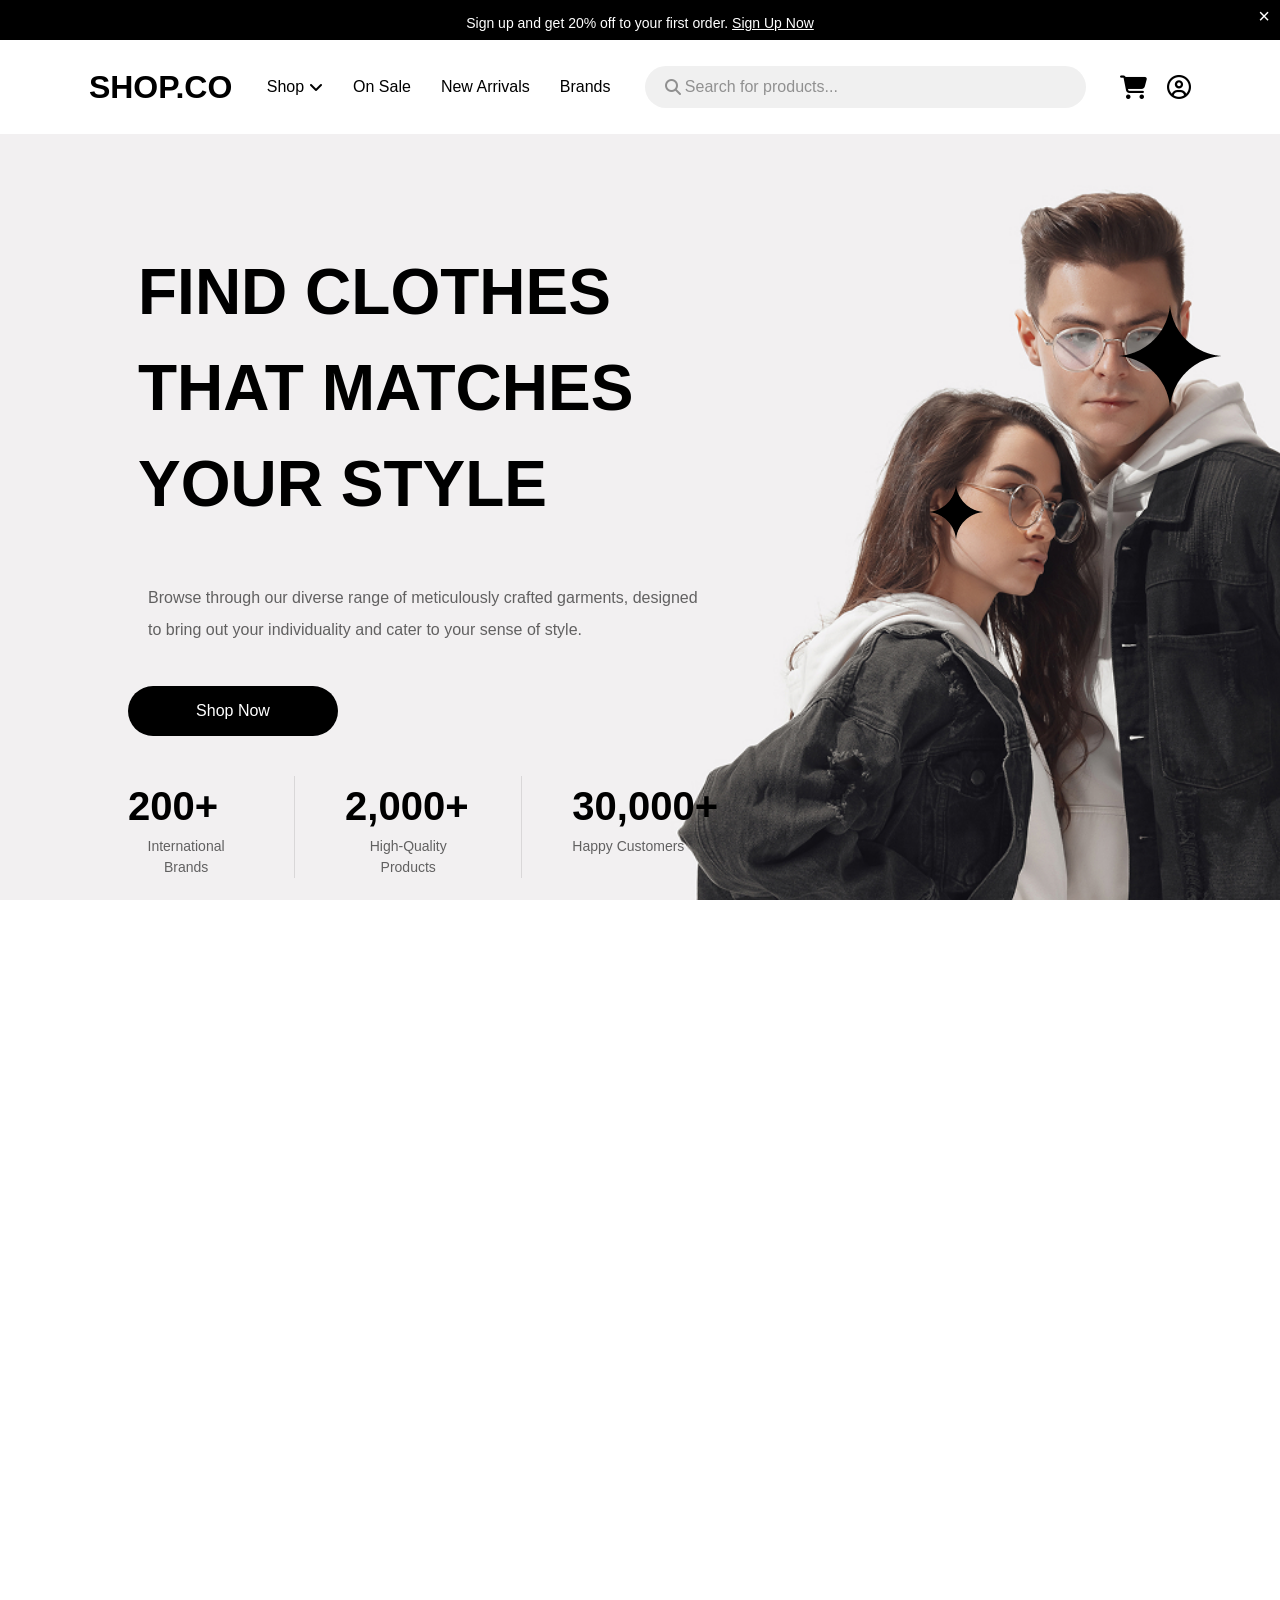
==== commit 9237997f: ". ." ====
--- a/index.html
+++ b/index.html
@@ -33,7 +33,7 @@
       <nav class="nav">
         <ul class="nav__list">
           <li class="nav__item">
-            <div class="dropdown">
+            <div class="header-dropdown">
                 <a href="product-detail.html">Shop</a>
                 <i class="fa fa-angle-down dropdown__icon"></i>
               <div class="dropdown__content">
@@ -50,10 +50,9 @@
       </nav>
       <div class="search">
         <div class="search__container">
-          <i class="fa-solid fa-search"></i>
-          <input type="text" class="search__input" id="search" placeholder="Search for products..." />
-        </div>
-
+          <i class="fa-solid fa-search search-icon"></i>
+          <input type="text" class="search__input" id="search"  placeholder="Search for products..." />
+        </div>
       </div>
       <div class="header__icons">
         <a href="cart.html"><i class="fa-solid fa-shopping-cart header__icon"></i></a>
--- a/style.css
+++ b/style.css
@@ -150,7 +150,7 @@
   display: flex;
   justify-content: space-between;
   align-items: center;
-  background: #ffffff;
+  background: #fff;
   padding: 26px 0;
   position: relative;
   top: 0;
@@ -189,17 +189,22 @@
 .dropdown__icon {
   font-size: 16px;
   color: black;
-  background: transparent;
   border: none;
   vertical-align: middle;
 }
 
-.dropdown {
+.header-dropdown{
   position: relative;
   display: inline-block;
   display: flex;
   align-items: center;
   gap: 5px;
+  border: none;
+  outline: none;
+  background: white;
+}
+.dropdown a{
+  background-color: white;
   border: none;
   outline: none;
 }
@@ -207,16 +212,16 @@
 .dropdown__content {
   display: none;
   position: absolute;
-  background-color: #f0f0f0;
   min-width: 200px;
   box-shadow: 0px 8px 16px 0px rgba(0, 0, 0, 0.2);
   z-index: 1;
   border: none;
   outline: none;
+  background-color: white;
 }
 
 .dropdown__button {
-  background-color: #ffffff;
+  background-color: #fff;
   color: black;
   font-size: 16px;
   border: none;
@@ -232,11 +237,12 @@
   align-items: center;
   gap: 20px;
   position: relative;
+  width: 40%;
 }
 
 .search__container {
   position: relative;
-
+  width: 100%;
 }
 
 .search__container .fa-search {
@@ -244,19 +250,24 @@
   top: 50%;
   left: 20px;
   transform: translateY(-50%);
-  color: #d9d9d9;
+  color: rgba(0, 0, 0, 0.4);
   z-index: 1;
 }
 
 .search__input {
-  width: 40%;
+  width: 100%;
   padding: 15px 20px 15px 45px;
   border-radius: 62px;
   position: relative;
-  box-shadow: rgba(0, 0, 0, 0.1);
-  border: none;
-}
-
+  color: #f0f0f0;
+  border: none;
+  box-sizing: border-box;
+  font-size: 16px;
+  background-color: #f0f0f0;
+  background-position: 10px 10px;
+  background-repeat: no-repeat;
+  padding: 12px 20px 12px 40px;
+}
 
 .search__input:focus {
   outline: none;
@@ -280,19 +291,6 @@
   color: black;
   background: transparent;
   border: none;
-}
-
-input[type="text"] {
-  width: 600px;
-  box-sizing: border-box;
-  border: 1px solid #ccc;
-  border-radius: 62px;
-  font-size: 16px;
-  background-color: white;
-
-  background-position: 10px 10px;
-  background-repeat: no-repeat;
-  padding: 12px 20px 12px 40px;
 }
 
 .icon {
@@ -971,6 +969,7 @@
 .level {
   border-bottom: 1px solid rgba(0, 0, 0, 0.1);
   width: 100%;
+  padding: 20px 0;
 
 }
 
@@ -983,6 +982,9 @@
   font-weight: bold;
   margin-bottom: 0.5rem;
   font-family: var(--font-primary);
+}
+.info-rating{
+  font-size: 14px;
 }
 
 .product-card__rating {
@@ -993,7 +995,7 @@
   font-size: 16px;
 }
 
-.product-card__rating .fa {
+.product-card__rating .fa ,.info-rating .fa{
   color: gold;
 }
 
@@ -1072,9 +1074,11 @@
   margin-right: 0.5rem;
   padding: 0.3rem 0.8rem;
   border: 1px solid #ccc;
-  border-radius: 20px;
+  border-radius: 62px;
   cursor: pointer;
   background: white;
+  font-size: 16px;
+  color: rgba(0, 0, 0, 0.6);
 }
 
 .sizes button.active {
@@ -1083,89 +1087,28 @@
   border-color: black;
 }
 
-.quantity {
-  display: flex;
-  align-items: center;
-  gap: 1rem;
-  margin: 1.5rem 0;
-}
-
-.quantity button {
-  background: #eee;
-  border: none;
-  padding: 0.5rem 0.8rem;
-  font-size: 1rem;
-  border-radius: 6px;
-  cursor: pointer;
-}
-
-.quantity input {
-  width: 40px;
-  text-align: center;
-  font-size: 1rem;
-  border: none;
-  background: transparent;
-}
-
-.quantity--selector {
-  display: block;
-  align-items: center;
-  margin-right: 15px;
-  width: 170px;
-  height: 52px;
-  background-color: #f0f0f0;
-  border-radius: 62px;
-  float: left;
-}
-
-.quantity-bunn {
-  border: none;
-  cursor: pointer;
-  display: flex;
-  margin: 0 0 0 15px;
-  padding: 0 5px;
-  font-size: 50px;
-  background: none;
-  color: #000;
-}
-
-.figure {
-  font-size: 40px;
-}
-
-
-.add-to-cart {
-  background: black;
-  color: white;
-  padding: 1rem;
-  width: 70%;
-  border: none;
-  border-radius: 30px;
-  font-size: 1rem;
-  cursor: pointer;
-  display: block;
-  float: right;
-}
 
 /* Product Info */
 .info {
   max-width: 500px;
 }
 
-.info h1 {
-  font-size: 1.6rem;
+.info-header{
+  font-size: 40px;
   font-weight: bold;
   margin-bottom: 0.5rem;
-}
-
-.rating {
+  font-family: var(--font-primary);
+}
+
+.info-rating {
   display: flex;
   align-items: center;
   gap: 0.4rem;
   margin-bottom: 1rem;
-}
-
-.rating i {
+  font-size: 16px;
+}
+
+.info-rating i {
   color: gold;
 }
 
@@ -1204,8 +1147,8 @@
 
 .colors span {
   display: inline-block;
-  width: 24px;
-  height: 24px;
+  width: 40px;
+  height: 40px;
   border-radius: 50%;
   margin-right: 0.5rem;
   cursor: pointer;
@@ -1218,9 +1161,9 @@
 
 .sizes button {
   margin-right: 0.5rem;
-  padding: 0.3rem 0.8rem;
-  border: 1px solid #ccc;
-  border-radius: 20px;
+  padding: 12px 24px;
+  background-color: #f0f0f0;
+  border-radius: 62px;
   cursor: pointer;
   background: white;
 }
@@ -1230,52 +1173,65 @@
   color: white;
   border-color: black;
 }
+.four{
+display:flex;
+}
 
 .quantity {
   display: flex;
   align-items: center;
-  gap: 1rem;
-  margin: 1.5rem 0;
-}
-
-.quantity button {
-  background: #eee;
-  border: none;
-  padding: 0.5rem 0.8rem;
-  font-size: 1rem;
-  border-radius: 6px;
-  cursor: pointer;
-}
-
-.quantity input {
-  width: 40px;
+  gap: 2px;
+  width: 30%;
+  margin: 10px 0;
+  background: #f0f0f0;
+  border-radius: 62px;
+  height: 50px;
+
+}
+
+.quantity--selector{
   text-align: center;
-  font-size: 1rem;
-  border: none;
-  background: transparent;
-}
+  font-size: 18px;
+  display: flex;
+  flex-direction: row;
+  width: 95%;
+  height: 35px;
+  border-radius: 62px;
+  vertical-align: middle;
+  justify-content: center;
+}
+
+.quantity-bunn {
+  font-size: 16px;
+  cursor: pointer;
+  flex-basis: 30%;
+  align-items: center;
+  border: none;
+  padding: 5px 0;
+}
+.quantity-bunn:first-child {
+  width: 20px;
+  padding: 5px 0;
+
+}
+
+.figure{
+  text-align: center;
+  align-items: center;
+  vertical-align: middle;
+  justify-content: center;
+}
+
 
 .add-to-cart {
   background: black;
   color: white;
-  padding: 1rem;
-  width: 100%;
-  border: none;
-  border-radius: 30px;
+  padding: 6px 12px;
+  width: 65%;
+  border: none;
+  border-radius: 62px;
   font-size: 1rem;
   cursor: pointer;
-}
-
-@media (max-width: 768px) {
-  .container {
-    flex-direction: column;
-    align-items: center;
-  }
-
-  .main-image img {
-    width: 100%;
-    max-width: 350px;
-  }
 }
 
 /* Product Detail  Page - Testimonial Card */
@@ -1331,18 +1287,16 @@
 .icon-button {
   font-size: 1.2rem;
   color: #555;
-  padding: 8px;
-  border: 1px solid #ccc;
+  padding: 13px;
   border-radius: 50%;
-  background: white;
-  cursor: pointer;
+  background: #f0f0f0;
+  border: none;
 }
 
 .dropdown {
-  padding: 0.4rem 1rem;
-  border: 1px solid #ccc;
-  border-radius: 20px;
-  background: white;
+  padding: 16px 24px;
+  border-radius: 62px;
+  background: #f0f0f0;
   cursor: pointer;
   display: flex;
   align-items: center;
@@ -1353,8 +1307,8 @@
   background: black;
   color: white;
   border: none;
-  padding: 0.5rem 1rem;
-  border-radius: 20px;
+  padding: 20px 24px;
+  border-radius: 62px;
   cursor: pointer;
 }
 
@@ -1448,6 +1402,10 @@
   color: #FFD700;
 }
 
+.might__like{
+  width: 100%;
+}
+
 
 /* Category Page */
 #category-page {
@@ -1477,7 +1435,7 @@
 .product-card-display img {
   width: 430px;
   border-radius: 20px;
-  height: 500px;
+  height: 450px;
 
 }
 .categories {
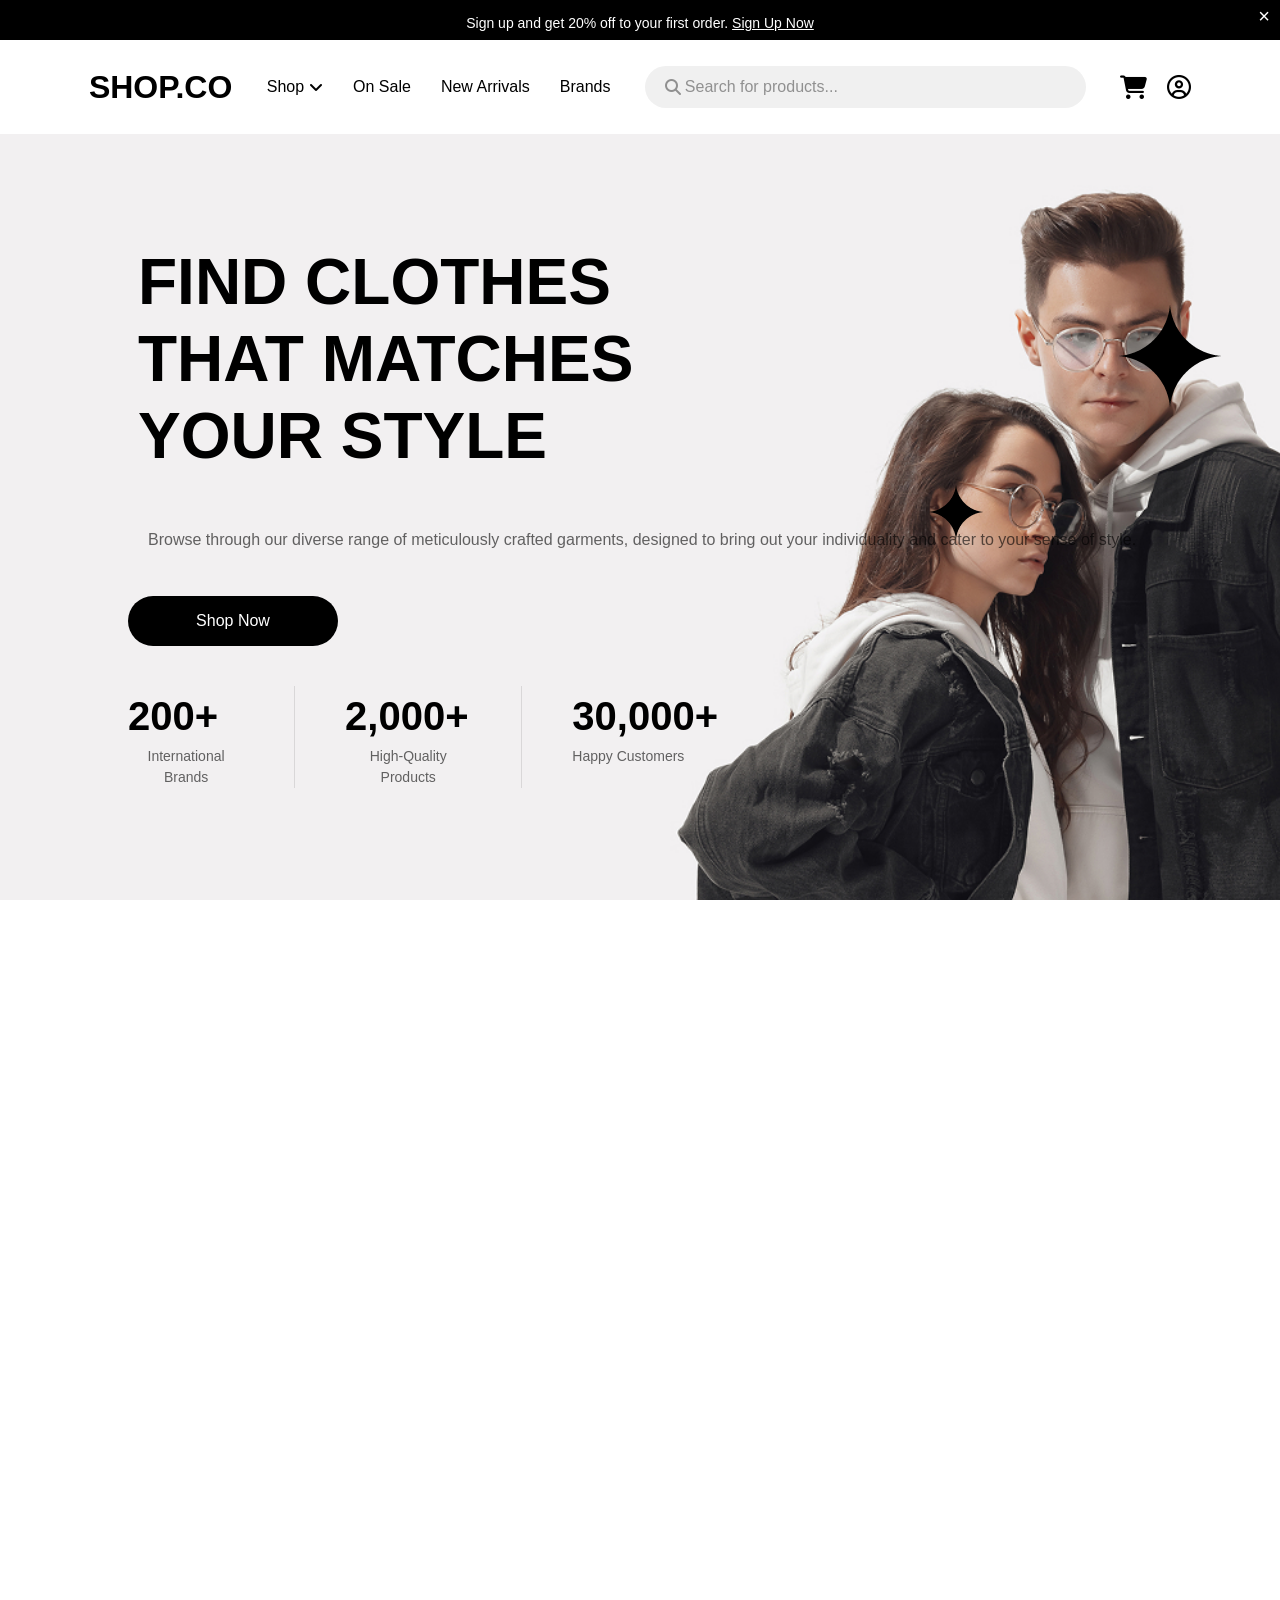
==== commit 8d7cb515: ". ." ====
--- a/index.html
+++ b/index.html
@@ -64,41 +64,40 @@
   <main id="">
     <section class="hero" id="#home">
       <div class="hero__image-container">
-        <div class="hero__content">
-          <span class="hero__vector"></span>
-          <span class="hero__vector-two"></span>
-          <h1 class="hero__title">
-            FIND CLOTHES <br />THAT MATCHES <br />
-            YOUR STYLE
-          </h1>
-          <p class="hero__description">
-            Browse through our diverse range of meticulously crafted garments,
-            designed <br />to bring out your individuality and cater to your
-            sense of style.
-          </p>
-          <button type="button" class="hero__button">Shop Now</button>
-
-          <d class="stats">
-            <div class="stats__container">
-              <div class="stats__item">
-                <div class="stats value">200+ </div>
-                <div class="stats label">International Brands</div>
-              </div>
-            </div>
-            <div class="stats__container">
-              <div class="stats__item">
-                <div class="stats value">2,000+ </div>
-                <div class="stats label">High-Quality Products</div>
-              </div>
-            </div>
-            <div class="stats__container">
-              <div class="stats__item">
-                <div class="stats  value">30,000+</div>
-                <div class="stats label">Happy Customers</div>
-              </div>
-            </div>
-        </div>
-      </div>
+      </div>
+      <div class="hero__content">
+        <span class="hero__vector"></span>
+        <span class="hero__vector-two"></span>
+        <h1 class="hero__title">
+          FIND CLOTHES <br />THAT MATCHES <br />
+          YOUR STYLE
+        </h1>
+        <p class="hero__description">
+          Browse through our diverse range of meticulously crafted garments,
+          designed to bring out your individuality and cater to your
+          sense of style.
+        </p>
+        <button type="button" class="hero__button">Shop Now</button>
+
+        <d class="stats">
+          <div class="stats__container">
+            <div class="stats__item">
+              <div class="stats value">200+ </div>
+              <div class="stats label">International Brands</div>
+            </div>
+          </div>
+          <div class="stats__container">
+            <div class="stats__item">
+              <div class="stats value">2,000+ </div>
+              <div class="stats label">High-Quality Products</div>
+            </div>
+          </div>
+          <div class="stats__container">
+            <div class="stats__item">
+              <div class="stats  value">30,000+</div>
+              <div class="stats label">Happy Customers</div>
+            </div>
+          </div>
       </div>
     </section>
 
--- a/style.css
+++ b/style.css
@@ -163,7 +163,7 @@
 }
 
 .header__logo {
-  font-weight: bold;
+  font-weight: 900;
   font-size: 32px;
   font-family: var(--font-primary);
 }
@@ -338,14 +338,6 @@
   margin: 0 auto;
   left: 10%;
   line-height: 2;
-
-}
-
-.hero__content h1 {
-  text-align: left;
-  line-height: 1.5;
-  font-weight: 900;
-  font-family: var(--font-primary);
 }
 
 .hero__image-container {
@@ -583,7 +575,7 @@
   width: 220px;
   padding: 16px 32px;
   border-radius: 62px;
-  border: 2px solid gray;
+  border: 1px solid rgba(0, 0, 0, 0.1);
   background-color: white;
   color: #1e1e1e;
   margin: 100px 0;
@@ -1817,7 +1809,6 @@
 .cart-item {
   display: flex;
   padding: 15px;
-  border-radius: 10px;
   margin-bottom: 10px;
   position: relative;
   border-bottom: 1px solid rgba(0, 0, 0, 0.1);
@@ -2125,9 +2116,9 @@
   display: flex;
   flex-wrap: wrap;
   justify-content: space-between;
-  padding: 40px 0;
+  padding: 0;
   border-bottom: 1px solid rgba(0, 0, 0, 0.1);
-  width: 86.11%;
+  width: 100vw;
   margin: 0 auto;
 }
 
@@ -2157,7 +2148,7 @@
 
 .footer__logo {
   font-size: 24px;
-  font-weight: bold;
+  font-weight: 900;
   margin-bottom: 10px;
   font-family: var(--font-primary);
 
@@ -2165,7 +2156,6 @@
 
 .footer__description {
   font-size: 14px;
-  max-width: 280px;
   color: #666;
 }
 
@@ -2202,13 +2192,799 @@
   margin-left: 10px;
 }
 
-/*  ======================
-   MEDIA QUERIES
-   ====================== 
-
- ----------------------
-   1140px Breakpoint
-   ---------------------- 
+
+   /* MEDIA QUERIES */
+    
+
+ 
+     /* 768px Breakpoint (Mobile) */
+     
+  @media (max-width: 768px) {
+  
+    .alert-box{
+      font-size: 12px;
+    }
+    .close-button{
+      display: none;
+    }
+    .header {
+      gap: 5px;
+    }
+    
+    .header__toggle {
+      display: flex;
+      float: left;
+      font-size: 24px;
+      padding: 0 5px;
+    }
+    
+    .header__logo {
+      float: left;
+      font-size: 25.2px;
+      font-weight: 900;
+      padding: 0 0 0 10px;
+      font-family: var(--font-primary);
+    }
+  
+    .nav__list {
+      display: none;
+    }
+  
+    input[type="text"] {
+      display: none;
+    }
+    .search__container .fa-search {
+      color: #000;
+      font-size: 21px;
+      position: absolute;
+      left: 70px;
+  }
+    .header__icons {
+      display: flex;
+      border: none;
+    }
+.hero{
+  position: relative;
+  height: 850px;
+  display: flex;
+  flex-direction: column;
+}
+    .hero__content {
+      position: absolute;
+      display: flex;
+      flex-direction: column;
+      width: 100vw;
+      margin: 0 auto;
+      padding: 0;
+      background: #f2f0f1;
+      height: 400px;
+      top: 0;
+      left: 0;
+      z-index: 2;
+      line-height: normal;
+      letter-spacing: 0.5;
+      text-align: center;
+    }
+
+    .hero__image-container {
+      position: absolute;
+      display: flex;
+      justify-content: center;
+      align-items: center;
+      height: 450px;
+      background-image: url("images/Rectangle 6.jpg");
+      background-size: cover;
+      background-position: center;
+      width: 100vw;
+      margin: 0;
+      padding: 0;
+      background-repeat: no-repeat;
+      top: 400px;
+      z-index: 1;
+    }
+    .hero__title {
+      font-size: 36px;
+      font-weight: 900;
+      font-family: var(--font-primary);
+      padding: 0;
+      text-align: left;
+      padding: 20px 0 0 30px;
+    }
+
+    .hero__description {
+      font-size: 14px;
+      color: rgba(0, 0, 0, 0.6);
+      padding: 0;
+      text-wrap: normal;
+    
+    }
+    
+    .hero__button {
+     width: 95vw;
+      padding: 16px 32px;
+      align-items: center;
+      justify-content: center;
+      display: flex;
+      margin: 0 auto;
+    }
+    
+    .hero__button:hover {
+      background-color: #d9d9d9;
+      color: black;
+      box-shadow: rgba(0, 0, 0, 0.1) 0px 0px 0px 2px;
+    }
+    
+    .stats {
+      width: 50%;
+      display: flex;
+    }
+    
+    .stats__container {
+      padding: 0 5px 0;
+      text-align: center;
+      border-left: 1px solid rgba(0, 0, 0, 0.1);
+    }
+    
+    .stats__container:first-child {
+      padding-left: 0;
+      border-left: none;
+    }
+    
+    .stats__item {
+      color: #d9d9d9;
+      display: flex;
+      flex-direction: column;
+      padding: 5px;
+      margin: 0;
+    }
+    
+    .value {
+      font-size: 24px;
+      color: #000;
+      font-weight: bold;
+    }
+    
+    .label {
+      font-size: 12px;
+      color: rgba(0, 0, 0, 0.6);
+      width: 100%;
+    
+    }
+    
+    .stats__items .stats {
+      margin: 0;
+      padding: 0;
+    }
+    
+    .stats__item:first-child {
+      margin-left: 0;
+      padding-left: 0;
+    }
+    
+    
+    .hero__vector {
+      position: absolute;
+      top: 430px;
+      left: 270px;
+      height: 100px;
+      width: 100px;
+      background: url(vectors/Vector.png);
+      background-repeat: no-repeat;
+    }
+    
+    .hero__vector-two {
+      position: absolute;
+      top: 250px;
+      left: 800px;
+      height: 200px;
+      width: 200px;
+      background: url(vectors/Vector-two.png);
+      background-repeat: no-repeat;
+    }
+
+    .brands {
+      background-color: black;
+      height: 201px;
+      width: 100vw;
+      color: #000;
+      margin: 0;
+      padding: 0;
+    }
+    
+    .brands__container {
+      color: #ffffff;
+      padding: 10px;
+      border-radius: 5px;
+      height: 200px;
+      display: flex;
+      margin-left: 32px;
+      margin-right: 32px;
+      align-items: center;
+      margin: 0;
+      padding: 0 6.945%;
+      width: 100vw;
+    }
+    
+    .brands__logo {
+      flex-basis: 33.33%;
+      display: flex;
+    }
+    
+    /* Products Section */
+.products-section {
+  display: block;
+  justify-content: center;
+  align-items: center;
+  width: 86.11%;
+  margin: 0 auto;
+
+}
+
+.arrivals {
+  border-bottom: 1px solid rgba(0, 0, 0, 0.1);
+}
+
+.section__header {
+  font-size: 32px;
+  text-align: center;
+  padding: 10px 0 5px;
+  font-family: var(--font-primary);
+  font-weight: bold;
+
+}
+
+.products__container {
+  width: 100%;
+  align-items: center;
+  margin: 0;
+  padding: 0;
+}
+
+.section__button {
+  display: inline-block;
+  text-align: center;
+  width: 90vw;
+  padding: 0;
+  margin: 0;
+  height: 20px;
+}
+
+.products__button {
+  width: 90vw;
+}
+
+
+/* Product Cards */
+.products-grid {
+  display: flex;
+  gap: 5%;
+  margin: auto;
+  width: 100%;
+}
+
+
+.product-card {
+  width: 100vw;
+  height: 220px;
+  margin: 0;
+}
+
+
+
+.product-card label {
+  font-size: 16px;
+  padding: 10px;
+  font-weight: bold;
+}
+
+.product-card img {
+  width: 200px;
+  height: 200px;
+  flex-direction: row;
+  border-radius: 20px;
+}
+
+.product-price__current,
+.product-price__old {
+  font-size: 20px;
+  margin-right: 5px;
+}
+
+.product-price__discount {
+  font-size: 10px;
+}
+
+
+/* Categories Section */
+
+.homepage-categories {
+  width: 100vw;
+  margin: 0 auto;
+  padding: 50px 0;
+}
+
+
+.categories__content {
+  display: block;
+  width: 100%;
+  padding: 20px ;
+  background-color: #f0f0f0;
+  border-radius: 40px;
+  margin: 0 ;
+}
+
+.categories__header {
+  text-align: center;
+  font-size: 32px;
+  font-weight: 900;
+  text-transform: uppercase;
+  padding-top: 50px;
+  font-family: var(--font-primary);
+
+}
+
+.categories-grid {
+  display: flex;
+  flex-direction: column;
+  width: 90%;
+  margin: 0 ;
+  padding: 0;
+  gap: 10px;
+}
+
+.categories-row {
+  display: flex;
+  flex-direction: column;
+  width: 100%;
+  justify-content: center;
+  height: 410px;
+  margin: 0;
+}
+
+.category-card {
+  background-color: white;
+  border-radius: 20px;
+  overflow: hidden;
+  box-shadow: 0 2px 10px rgba(0, 0, 0, 0.05);
+  position: relative;
+  height: 200px;
+  width: 90vw;
+  margin: 0 auto;
+}
+
+.category-card__image {
+  width: 90%;
+  height: 100%;
+  background-size: cover;
+  background-position: center;
+  border-radius: 20px;
+  margin: 0 ;
+}
+
+.category-card a {
+  display: flex;
+  height: 100%;
+  background-color: #f0f0f0;
+}
+
+
+/* Testimonials Section */
+.testimonials {
+  display: block;
+  width: 86.11vw;
+  margin: 0 auto;
+}
+
+.testimonials__header {
+  display: flex;
+  justify-content: space-between;
+  align-items: center;
+  margin: 0 auto;
+  width: 100%;
+  padding: 0;
+}
+
+.testimonials__title {
+  font-size: 32px;
+  margin: 0;
+  font-family: var(--font-primary);
+  font-weight: 900;
+
+}
+
+.testimonials__controls {
+  display: flex;
+  gap: 15px;
+}
+
+.testimonials__arrow {
+  width: 50px;
+  height: 50px;
+  border-radius: 50%;
+  background-color: #ffffff;
+  display: flex;
+  cursor: pointer;
+  transition: all 0.3s ease;
+}
+
+.testimonials__arrow:hover {
+  background-color: #f1f1f1f1;
+  color: black;
+}
+
+.testimonials__arrow i {
+  font-size: 1.2rem;
+}
+
+.testimonial-card {
+  min-width: 95vw;
+}
+
+.blurry__text {
+  -webkit-filter: blur(2px);
+  filter: blur(2px);
+  opacity: 0.9;
+}
+
+.testimonial-card__rating {
+  color: #ffc633;
+  font-size: 18px;
+  margin-bottom: 12px;
+}
+
+.testimonial-card__verified {
+  display: flex;
+  align-items: center;
+  margin-bottom: 12px;
+  font-size: 14px;
+  color: #333;
+  font-weight: 500;
+}
+
+.testimonial-card__author {
+  font-weight: bold;
+  font-size: 16px;
+  margin-right: 10px;
+}
+
+.testimonial-card__badge {
+  background-color: #01ab31;
+  color: white;
+  border-radius: 50%;
+  font-size: 12px;
+  width: 20px;
+  height: 20px;
+  display: flex;
+  align-items: center;
+  justify-content: center;
+}
+
+.testimonial-card__text {
+  font-size: 16px;
+  color: rgba(0, 0, 0, 0.6);
+  line-height: 1.5;
+  font-family: var(--font-secondary);
+
+}
+
+    
+
+/* Footer */
+/* Newsletter Section */
+.newsletter {
+  width: 100vw;
+  margin: 0 auto;
+  position: relative !important;
+  z-index: 10;
+  bottom: -1000px !important;
+}
+
+#now{
+  position: relative !important;
+  bottom: -100px !important;
+}
+.newsletter__content {
+  width: 86.11%;
+  margin: 0 auto;
+}
+
+.newsletter__column {
+  background-color: black;
+  color: white;
+  padding: 30px;
+  border-radius: 0 0 20px 20px;
+  display: flex;
+  flex-wrap: wrap;
+  justify-content: space-between;
+  align-items: center;
+  border-radius: 20px;
+  margin: 0;
+}
+
+.newsletter__title {
+  font-size: 2rem;
+  font-weight: 900;
+  width: 100%;
+  font-family: var(--font-primary);
+
+}
+
+.newsletter__form {
+  display: flex;
+  gap: 10px;
+  margin-top: 20px;
+  flex-direction: column;
+}
+
+.input-container {
+  position: relative;
+  width: 100%;
+}
+
+.input-container::placeholder {
+  font-family: var(--font-secondary);
+}
+
+
+.input-container .fa-envelope {
+  position: absolute;
+  top: 50%;
+  left: 15px;
+  transform: translateY(-50%);
+  color: #888;
+  z-index: 1;
+}
+
+.newsletter__input {
+  padding: 15px 20px 15px 45px;
+  border: none;
+  border-radius: 50px;
+  width: 250px;
+  outline: none;
+  width: 350px;
+}
+
+.newsletter__button {
+  padding: 15px 25px;
+  border: none;
+  border-radius: 50px;
+  background-color: white;
+  color: black;
+  font-weight: bold;
+  cursor: pointer;
+  width: 350px;
+  font-family: var(--font-secondary);
+
+}
+
+.footer {
+  flex-shrink: 0;
+  width: 100vw;
+  margin: 0 ;
+  font-family: var(--font-secondary);
+  position: relative;
+  -webkit-user-drag: none;
+}
+
+.footer__content__container {
+  background-color: #f0f0f0;
+  width: 100%;
+  padding: 80px 0 0;
+}
+
+.footer__content {
+  display: flex;
+  flex-wrap: wrap;
+  justify-content: space-between;
+  padding: 40px 0;
+  border-bottom: 1px solid rgba(0, 0, 0, 0.1);
+  width: 92vw;
+  margin: 0 auto;
+}
+
+.footer__column {
+  flex: 1 1  1 1 40vw;
+  margin: 0;
+  width: 40vw;
+}
+
+.footer__column-title {
+  font-size: 14px;
+  font-weight: bold;
+  letter-spacing: 1px;
+  margin-bottom: 15px;
+  text-transform: uppercase;
+}
+
+.footer__list {
+  list-style: none;
+  padding: 0;
+}
+
+.footer__list-item {
+  margin-bottom: 10px;
+  font-size: 14px;
+  color: rgba(0, 0, 0, 0.6);
+}
+
+.footer__logo {
+  font-size: 24px;
+  font-weight: 900;
+  margin-bottom: 10px;
+  font-family: var(--font-primary);
+
+}
+
+.footer__description {
+  font-size: 14px;
+  max-width: 280px;
+  color: #666;
+}
+
+.social-links {
+  display: flex;
+  gap: 10px;
+  margin-top: 15px;
+}
+
+.social-links__icon {
+  font-size: 18px;
+  background: #000;
+  color: white;
+  padding: 10px;
+  border-radius: 50%;
+  cursor: pointer;
+  margin-bottom: 20px;
+}
+
+.footer__bottom {
+  border-top: 1px solid #ddd;
+  padding: 20px 0 50px;
+  display: flex;
+  justify-content: space-between;
+  flex-wrap: wrap;
+  align-items: center;
+  font-size: 14px;
+  color: #888;
+  width: 95vw;
+  margin: 0 ;
+}
+
+.payment-methods img {
+  height: 30px;
+  margin-left: 10px;
+}
+
+    .categories__header {
+      font-size: 32px;
+      margin-bottom: 30px;
+    }
+  
+    .category-card--casual, 
+    .category-card--party, 
+    .category-card--formal, 
+    .category-card--gym {
+      width: 100vw;
+      height: 240px;
+    }
+  
+    .category-card__name {
+      font-size: 28px;
+      top: 20px;
+      left: 20px;
+    }
+  
+    .footer{
+      width: 100vw;
+    }
+  
+    .newsletter {
+      width: 97vw;
+      flex-direction: column;
+      align-items: flex-start;
+    }
+  
+    .newsletter__form {
+      flex-direction: column;
+      width: 100%;
+    }
+  
+    .newsletter__input,
+    .newsletter__button {
+      width: 100%;
+    }
+  
+    .footer__content {
+      flex-direction: column;
+    }
+  
+    .footer__bottom {
+      flex-direction: column;
+      gap: 10px;
+      text-align: center;
+    }
+
+  
+  .container {
+    flex-direction: column;
+    align-items: center;
+  }
+
+  .main-image img {
+    width: 100%;
+    max-width: 350px;
+  }
+    
+    .product-card-display img {
+      width: 100%;
+      max-width: 350px;
+    }
+  
+
+ 
+    .product-card-display img {
+      width: 100%;
+      max-width: 350px;
+    }
+
+    .product-card-display img {
+      width: 100%;
+      max-width: 350px;
+    }
+  }
+
+
+
+
+
+
+
+
+
+
+
+
+
+
+
+
+
+
+
+
+
+
+
+
+
+
+
+
+
+
+
+
+
+
+
+
+
+
+
+
+
+
+
+
+
+
+
+
+
+
+
+     /* 1140px Breakpoint
+   
    @media screen and (max-width: 1140px)and (min-width: 767px) and (max-width: 1023px){
     .categories-row {
       flex-wrap: wrap;
@@ -2218,12 +2994,8 @@
     .category-card {
       margin-bottom: 20px;
     }
-  }
    
-   ----------------------
-     1023px Breakpoint (Tablet)
-     ---------------------- 
-  @media screen  {
+  
     .header {
       text-align: center;
       gap: 10px;
@@ -2263,107 +3035,5 @@
     }
   }
   
-  ----------------------
-     768px Breakpoint (Mobile)
-     ---------------------- 
-  @media (max-width: 768px) {
-     Header Styles 
-    .header {
-      text-align: center;
-      gap: 10px;
-    }
-    
-    .header__toggle {
-      display: flex;
-      float: left;
-    }
-    
-    .header__logo {
-      float: left;
-      font-size: 25.2px;
-      font-weight: bold;
-    }
-  
-    .nav__list {
-      display: none;
-    }
-  
-    input[type="text"] {
-      width: 0px;
-      box-sizing: border-box;
-    
-    
-      background-position: 10px 10px;
-      
-      padding: 10px 20px;
-      border: none;
-      outline: none;
-      right: -6em;
-    }
-  
-    .header__icons {
-      display: flex;
-      border: none;
-    }
-  
-    Categories Section 
-    .categories__header {
-      font-size: 32px;
-      margin-bottom: 30px;
-    }
-  
-    .category-card--casual, 
-    .category-card--party, 
-    .category-card--formal, 
-    .category-card--gym {
-      width: 100%;
-      max-width: 400px;
-      height: 240px;
-    }
-  
-    .category-card__name {
-      font-size: 28px;
-      top: 20px;
-      left: 20px;
-    }
-  
-    Newsletter & Footer 
-    .newsletter {
-      flex-direction: column;
-      align-items: flex-start;
-    }
-  
-    .newsletter__form {
-      flex-direction: column;
-      width: 100%;
-    }
-  
-    .newsletter__input,
-    .newsletter__button {
-      width: 100%;
-    }
-  
-    .footer__content {
-      flex-direction: column;
-    }
-  
-    .footer__bottom {
-      flex-direction: column;
-      gap: 10px;
-      text-align: center;
-    }
-    }
-
-    @media (max-width: 768px) {
-  .container {
-    flex-direction: column;
-    align-items: center;
-  }
-
-  .main-image img {
-    width: 100%;
-    max-width: 350px;
-  }
-}
-    
-*/+   */
+
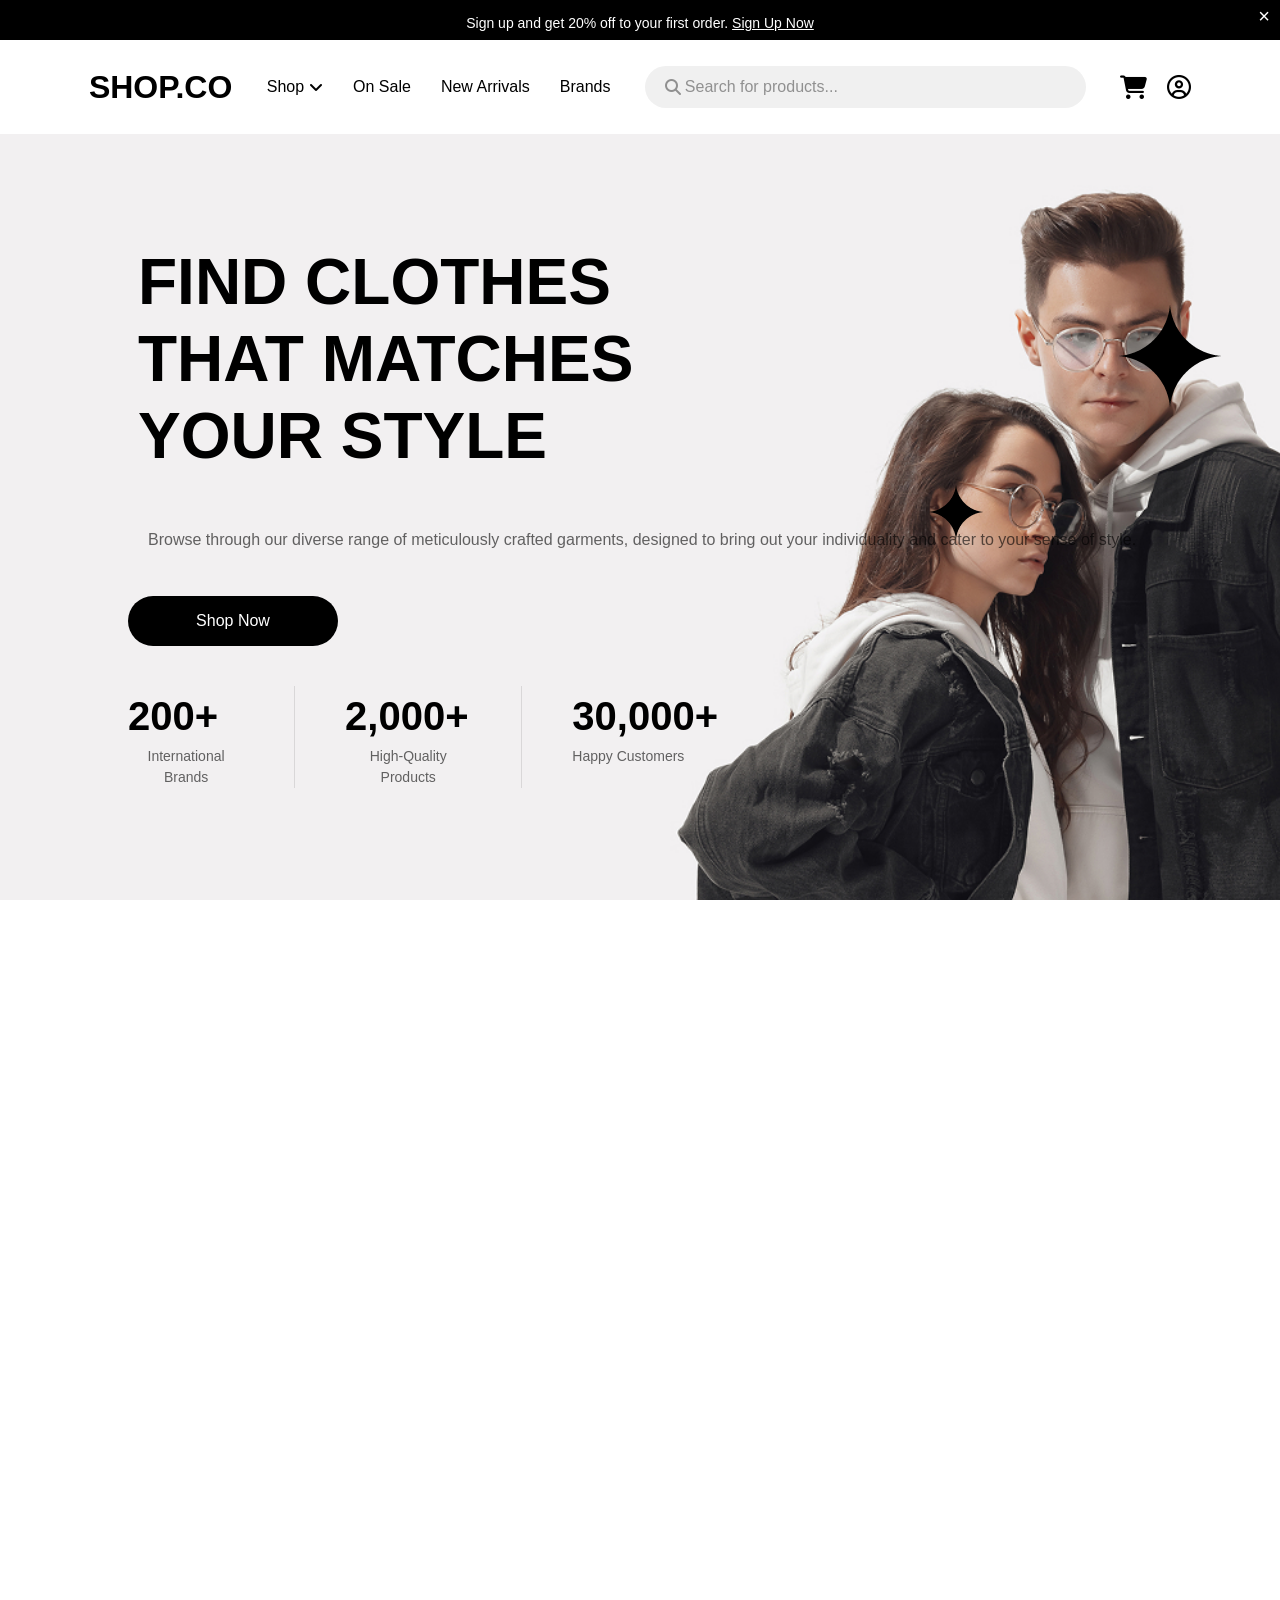
==== commit 9fc5f916: "a new tweak added a little js and corrected the footer content swaying to the left" ====
--- a/index.html
+++ b/index.html
@@ -73,13 +73,13 @@
           YOUR STYLE
         </h1>
         <p class="hero__description">
-          Browse through our diverse range of meticulously crafted garments,
+         Browse through our diverse range of meticulously crafted garments,
           designed to bring out your individuality and cater to your
           sense of style.
         </p>
         <button type="button" class="hero__button">Shop Now</button>
 
-        <d class="stats">
+        <div class="stats">
           <div class="stats__container">
             <div class="stats__item">
               <div class="stats value">200+ </div>
@@ -498,6 +498,7 @@
       </div>
   </footer>
   </div>
+  <script src="script.js"></script>
 </body>
 
 </html>
--- a/style.css
+++ b/style.css
@@ -1,3039 +1,3064 @@
-:root {
-  /* Font Families */
-  --font-primary: "Integral CF", sans-serif;
-  --font-secondary: 'Satoshi', sans-serif;
-
-  /* Font Sizes */
-  --fs-small: 12px;
-  --fs-base: 14px;
-  --fs-medium: 16px;
-  --fs-large: 20px;
-  --fs-xl: 24px;
-  --fs-xxl: 32px;
-  --fs-heading-sm: 36px;
-  --fs-heading-md: 40px;
-  --fs-heading-lg: 48px;
-  --fs-heading-xl: 64px;
-
-  /* Colors */
-  --color-black: #000000;
-  --color-white: #ffffff;
-  --color-gray-light: #d9d9d9;
-  --color-gray-medium: #f0f0f0;
-  --color-gray-dark: #888888;
-  --color-text-primary: rgba(0, 0, 0, 1);
-  --color-text-secondary: rgba(0, 0, 0, 0.6);
-  --color-text-tertiary: rgba(0, 0, 0, 0.4);
-  --color-accent: #ff3333;
-  --color-star: #ffc633;
-  --color-success: #01ab31;
-
-  /* Spacing */
-  --space-xs: 5px;
-  --space-sm: 10px;
-  --space-md: 15px;
-  --space-lg: 20px;
-  --space-xl: 30px;
-  --space-xxl: 40px;
-
-  /* Border Radius */
-  --radius-sm: 20px;
-  --radius-md: 40px;
-  --radius-lg: 62px;
-  --radius-circle: 50%;
-
-  /* Shadows */
-  --shadow-sm: 0 2px 10px rgba(0, 0, 0, 0.05);
-  --shadow-md: 0 4px 12px rgba(0, 0, 0, 0.1);
-  --shadow-lg: 0 8px 16px rgba(0, 0, 0, 0.2);
-
-  /* Transitions */
-  --transition-fast: 0.2s ease;
-  --transition-medium: 0.3s ease;
-  --transition-slow: 0.5s ease;
-}
-
-* {
-  padding: 0;
-  margin: 0;
-  box-sizing: border-box;
-  -webkit-user-drag:none;
-}
-
-a {
-  text-decoration: none;
-  color: inherit;
-  border: none;
-}
-
-
-html,
-body {
-  width: 100vw;
-  height: 100%;
-  margin: 0;
-  padding: 0;
-  scroll-behavior: smooth;
-  overflow-x: hidden;
-  overflow-y: auto;
-
-}
-
-body {
-  font-family: var(--font-secondary);
-  transition: padding-top 0.3s;
-  min-height: 100vh;
-  -ms-overflow-style: none;
-}
-
-body.alert-active {
-  padding-top: 116px;
-}
-
-body::-webkit-scrollbar {
-  display: none;
-}
-
-.alert-box {
-  position: fixed;
-  top: 0;
-  left: 0;
-  width: 100%;
-  background-color: #000000;
-  color: #ffffff;
-  padding: 15px;
-  z-index: 1000;
-  font-size: 14px;
-  align-items: center;
-  text-align: center;
-  height: 40px;
-  transition: var(--transition-medium);
-}
-
-.alert__link a {
-  color: #fff;
-  text-decoration: underline;
-}
-
-.alert-active .header {
-  top: 40px;
-}
-
-.close-button {
-  position: absolute;
-  top: 5px;
-  right: 10px;
-  font-size: 20px;
-  cursor: pointer;
-}
-
-/* Header Styles */
-.header {
-  display: flex;
-  flex-direction: column;
-  justify-content: space-between;
-  align-items: center;
-  background: #fff;
-  width: 100vw;
-  z-index: 100;
-  top: 0;
-  margin: 0 auto;
-  transition: top 0.3s;
-  padding: 0;
-  position: relative;
-  margin-top: 40px;
-
-}
-
-.header__content {
-  width: 86.11vw;
-  display: flex;
-  justify-content: space-between;
-  align-items: center;
-  background: #fff;
-  padding: 26px 0;
-  position: relative;
-  top: 0;
-  margin: 0 auto;
-  transition: top 0.3s;
-}
-
-.header__toggle {
-  display: none;
-}
-
-.header__logo {
-  font-weight: 900;
-  font-size: 32px;
-  font-family: var(--font-primary);
-}
-
-.nav__list {
-  list-style: none;
-  display: flex;
-  gap: 30px;
-}
-
-.nav__item {
-  display: flex;
-  align-items: center;
-  font-family: var(--font-secondary);
-
-}
-
-.nav__link {
-  text-decoration: none;
-  color: black;
-}
-
-.dropdown__icon {
-  font-size: 16px;
-  color: black;
-  border: none;
-  vertical-align: middle;
-}
-
-.header-dropdown{
-  position: relative;
-  display: inline-block;
-  display: flex;
-  align-items: center;
-  gap: 5px;
-  border: none;
-  outline: none;
-  background: white;
-}
-.dropdown a{
-  background-color: white;
-  border: none;
-  outline: none;
-}
-
-.dropdown__content {
-  display: none;
-  position: absolute;
-  min-width: 200px;
-  box-shadow: 0px 8px 16px 0px rgba(0, 0, 0, 0.2);
-  z-index: 1;
-  border: none;
-  outline: none;
-  background-color: white;
-}
-
-.dropdown__button {
-  background-color: #fff;
-  color: black;
-  font-size: 16px;
-  border: none;
-  cursor: pointer;
-  position: relative;
-  border: none;
-  outline: none;
-}
-
-.search {
-  display: flex;
-  justify-content: center;
-  align-items: center;
-  gap: 20px;
-  position: relative;
-  width: 40%;
-}
-
-.search__container {
-  position: relative;
-  width: 100%;
-}
-
-.search__container .fa-search {
-  position: absolute;
-  top: 50%;
-  left: 20px;
-  transform: translateY(-50%);
-  color: rgba(0, 0, 0, 0.4);
-  z-index: 1;
-}
-
-.search__input {
-  width: 100%;
-  padding: 15px 20px 15px 45px;
-  border-radius: 62px;
-  position: relative;
-  color: #f0f0f0;
-  border: none;
-  box-sizing: border-box;
-  font-size: 16px;
-  background-color: #f0f0f0;
-  background-position: 10px 10px;
-  background-repeat: no-repeat;
-  padding: 12px 20px 12px 40px;
-}
-
-.search__input:focus {
-  outline: none;
-  box-shadow: rgba(0, 0, 0, 0.1) 0px 0px 0px 2px;
-}
-
-.search__input::placeholder {
-  color: rgba(0, 0, 0, 0.4);
-  font-size: 16px;
-  font-family: var(--font-secondary);
-
-}
-
-.header__icons {
-  display: flex;
-  gap: 20px;
-}
-
-.header__icon {
-  font-size: 24px;
-  color: black;
-  background: transparent;
-  border: none;
-}
-
-.icon {
-  font-size: 24px;
-  color: black;
-  background: transparent;
-  border: none;
-}
-
-
-/* Breadcrumbs */
-.breadcrumbs {
-  width: 86.11vw;
-  font-family: var(--font-secondary);
-  font-size: var(--fs-medium);
-  gap: 10px;
-  color: rgba(0, 0, 0, 0.6);
-  border-top: 1px solid rgba(0, 0, 0, 0.1);
-  display: flex;
-  padding: 25px 0;  
-}
-
-.breadcrumbs a:last-child {
-  color: #000;
-}
-
-.breadcrumbs.icon {
-  display: inline-block;
-  margin: 0 5px;
-}
-
-
-/* Hero Section */
-.hero {
-  position: relative;
-  width: 100vw;
-  margin: 0;
-  left: 0;
-}
-
-.hero__content {
-  top: 100px;
-  position: absolute;
-  width: 100%;
-  margin: 0 auto;
-  left: 10%;
-  line-height: 2;
-}
-
-.hero__image-container {
-  display: block;
-  justify-content: center;
-  align-items: center;
-  height: 850px;
-  background-image: url("images/Rectangle 2.jpg");
-  background-size: cover;
-  background-position: center;
-  position: relative;
-  width: 100vw;
-  margin: 0;
-  padding: 0;
-  background-repeat: no-repeat;
-}
-
-.hero__title {
-  font-size: 64px;
-  color: black;
-  font-weight: bolder;
-  line-height: 1.2;
-  padding: 10px;
-}
-
-.hero__description {
-  font-size: 16px;
-  color: rgba(0, 0, 0, 0.6);
-  padding: 20px;
-  line-height: 2;
-
-}
-
-.hero__button {
-  background-color: black;
-  color: white;
-  font-size: 16px;
-  border: none;
-  padding: 16px 32px;
-  border-radius: 62px;
-  cursor: pointer;
-  box-shadow: rgba(0, 0, 0, 0.1);
-  width: 210px;
-  padding: 16px 32px;
-  align-items: center;
-  justify-content: center;
-  letter-spacing: 1.2;
-  display: flex;
-  margin-top: 20px;
-  margin-bottom: 40px;
-}
-
-.hero__button:hover {
-  background-color: #d9d9d9;
-  color: black;
-  box-shadow: rgba(0, 0, 0, 0.1) 0px 0px 0px 2px;
-}
-
-.stats {
-  width: 50%;
-  display: flex;
-}
-
-.stats__container {
-  padding: 0 50px 0;
-  text-align: center;
-  border-left: 1px solid rgba(0, 0, 0, 0.1);
-  line-height: 1.5;
-}
-
-.stats__container:first-child {
-  padding-left: 0;
-  border-left: none;
-}
-
-.stats__item {
-  color: #d9d9d9;
-  display: flex;
-  flex-direction: column;
-  padding: 0;
-  margin: 0;
-}
-
-.value {
-  font-size: 40px;
-  color: #000;
-  font-weight: bold;
-}
-
-.label {
-  font-size: 14px;
-  color: rgba(0, 0, 0, 0.6);
-  width: 100%;
-
-}
-
-.stats__items .stats {
-  margin: 0;
-  padding: 0;
-}
-
-.stats__item:first-child {
-  margin-left: 0;
-  padding-left: 0;
-}
-
-
-.hero__vector {
-  position: absolute;
-  top: 70px;
-  right: 90px;
-  height: 200px;
-  width: 200px;
-  background: url(vectors/Vector.png);
-  background-repeat: no-repeat;
-}
-
-.hero__vector-two {
-  position: absolute;
-  top: 250px;
-  left: 800px;
-  height: 200px;
-  width: 200px;
-  background: url(vectors/Vector-two.png);
-  background-repeat: no-repeat;
-}
-
-
-/* Brands Section */
-.brands {
-  background-color: black;
-  height: 201px;
-  width: 100vw;
-  color: #000;
-  margin: 0;
-  padding: 0;
-}
-
-.brands__container {
-  color: #ffffff;
-  padding: 10px;
-  border-radius: 5px;
-  height: 200px;
-  display: flex;
-  margin-left: 32px;
-  margin-right: 32px;
-  align-items: center;
-  margin: 0;
-  padding: 0 6.945%;
-  width: 100vw;
-}
-
-.brands__logo {
-  flex-basis: 20%;
-  display: flex;
-}
-
-.brands__logo:first-child {
-  background: url(vectors/versace.png);
-  height: 100px;
-  background-repeat: no-repeat;
-  width: 100%;
-  background-position: center;
-}
-
-.brands__logo:nth-child(2) {
-  background: url(vectors/zara-logo-1\ 1.png);
-  height: 100px;
-  background-repeat: no-repeat;
-  width: 100%;
-  background-position: center;
-}
-
-.brands__logo:nth-child(3) {
-  background: url(vectors/gucci-logo-1\ 1.png);
-  height: 100px;
-  background-repeat: no-repeat;
-  width: 100%;
-  background-position: center;
-}
-
-.brands__logo:nth-child(4) {
-  background: url(vectors/prada-logo-1\ 1.png);
-  height: 100px;
-  background-repeat: no-repeat;
-  width: 100%;
-  background-position: center;
-}
-
-.brands__logo:nth-child(5) {
-  background: url(vectors/Group.png);
-  height: 100px;
-  background-repeat: no-repeat;
-  width: 100%;
-  background-position: center;
-}
-
-/* Products Section */
-.products-section {
-  display: block;
-  justify-content: center;
-  align-items: center;
-  width: 86.11%;
-  margin: 0 auto;
-  padding:  50px 0 ;
-
-}
-
-.arrivals {
-  border-bottom: 1px solid rgba(0, 0, 0, 0.1);
-}
-
-.section__header {
-  font-size: 48px;
-  text-align: center;
-  padding: 100px 0 50px;
-  font-family: var(--font-primary);
-  font-weight: bold;
-
-}
-
-.products__container {
-  width: 100%;
-  align-items: center;
-  margin: 0 auto;
-}
-
-.section__button {
-  display: inline-block;
-  text-align: center;
-  width: 100%;
-}
-
-.products__button {
-  width: 220px;
-  padding: 16px 32px;
-  border-radius: 62px;
-  border: 1px solid rgba(0, 0, 0, 0.1);
-  background-color: white;
-  color: #1e1e1e;
-  margin: 100px 0;
-
-}
-
-.products__button:hover {
-  background-color: #1e1e1e;
-  color: #ffffff;
-}
-
-
-/* Product Cards */
-.products-grid {
-  display: flex;
-  gap: 1%;
-  margin: auto;
-  width: 100%;
-}
-
-.products-grid .product-card:first-child {
-  margin-left: 0;
-}
-
-.products-grid .product-card:last-child {
-  margin-right: 0;
-}
-
-.product-card {
-  width: calc(25% - 1%);
-  height: 400px;
-  margin: 0;
-}
-
-.product-card .checked,
-.product-card .fa-star-half {
-  color: gold;
-}
-
-.product-card h3 {
-  font-size: 20px;
-  font-family: var(--font-secondary);
-}
-
-.product-card label {
-  font-size: 14px;
-  padding: 10px;
-  font-weight: bold;
-}
-
-.product-card img {
-  width: 100%;
-  height: 100%;
-  flex-direction: row;
-  border-radius: 20px;
-}
-
-.product-price__current {
-  color: black;
-}
-
-.product-price__old {
-  text-decoration: line-through;
-  color: grey;
-}
-
-.product-price__current,
-.product-price__old {
-  font-size: 24px;
-  font-weight: bold;
-  margin-right: 5px;
-}
-
-.product-price__discount {
-  color: #ff3333;
-  font-size: 12px;
-  box-shadow: 2px 2px 12px rgba(255, 51, 51, 0.1);
-  border-radius: 62%;
-  border: none;
-  outline: none;
-  width: 94px;
-}
-
-
-/* Categories Section */
-
-.homepage-categories {
-  width: 86.11vw;
-  margin: 0 auto;
-  padding: 50px 0;
-}
-
-
-.categories__content {
-  display: block;
-  width: 100%;
-  padding: 40px 0;
-  background-color: #f0f0f0;
-  border-radius: 40px;
-  margin: 0 auto;
-}
-
-.categories__header {
-  text-align: center;
-  font-size: 48px;
-  font-weight: 900;
-  margin-bottom: 50px;
-  text-transform: uppercase;
-  padding-top: 50px;
-  font-family: var(--font-primary);
-
-}
-
-.categories-grid {
-  display: flex;
-  flex-direction: column;
-  width: 90%;
-  margin: 0 auto;
-  padding-bottom: 100px;
-}
-
-.categories-row {
-  display: flex;
-  width: 100%;
-  gap: 1.5%;
-  margin-bottom: 20px;
-  justify-content: center;
-  height: 560px;
-}
-
-.category-card {
-  background-color: white;
-  border-radius: 20px;
-  overflow: hidden;
-  box-shadow: 0 2px 10px rgba(0, 0, 0, 0.05);
-  position: relative;
-  height: 550px;
-}
-
-.category-card a {
-  display: block;
-  position: relative;
-  width: 100%;
-  height: 100%;
-  left: 0;
-  top: 0;
-}
-
-.category-card__name {
-  position: absolute;
-  top: 30px;
-  left: 30px;
-  font-size: 36px;
-  font-weight: bold;
-  font-family: var(--font-secondary);
-
-}
-
-.category-card__image {
-  width: 100%;
-  height: 100%;
-  background-size: cover;
-  background-position: center;
-}
-
-.category-card--casual,
-.category-card--gym {
-  width: 60%;
-}
-
-.category-card--formal,
-.category-card--party {
-  width: 100%;
-}
-
-.category-card--casual .category-card__image {
-  background-image: url('images/image 11.png');
-}
-
-.category-card--formal .category-card__image {
-  background-image: url('images/image 13.png');
-}
-
-.category-card--party .category-card__image {
-  background-image: url('images/image 12.png');
-}
-
-.category-card--gym .category-card__image {
-  background-image: url('images/image 14.png');
-}
-
-/* Testimonials Section */
-.testimonials {
-  display: block;
-  width: 86.11vw;
-  margin: 0 auto;
-}
-
-.testimonials__header {
-  display: flex;
-  justify-content: space-between;
-  align-items: center;
-  margin: 0 auto;
-  padding: 40px 20px;
-  width: 100%;
-}
-
-.testimonials__title {
-  font-size: 48px;
-  margin: 0;
-  font-family: var(--font-primary);
-
-}
-
-.testimonials__controls {
-  display: flex;
-  gap: 15px;
-}
-
-.testimonials__arrow {
-  width: 50px;
-  height: 50px;
-  border-radius: 50%;
-  background-color: #ffffff;
-  display: flex;
-  align-items: center;
-  justify-content: center;
-  cursor: pointer;
-  transition: all 0.3s ease;
-}
-
-.testimonials__arrow:hover {
-  background-color: #f1f1f1f1;
-  color: black;
-}
-
-.testimonials__arrow i {
-  font-size: 1.2rem;
-}
-
-.testimonials__grid {
-  width: 100%;
-  display: flex;
-  justify-content: center;
-  align-items: center;
-  gap: 0.7%;
-  margin: 0 auto;
-
-}
-
-.testimonial-card {
-  min-width: 28%;
-  background-color: #ffffff;
-  border: 1px solid #ddd;
-  border-radius: 20px;
-  padding: 32px 28px;
-  box-shadow: 0 4px 12px rgba(0, 0, 0, 0.1);
-}
-
-.blurry__text {
-  -webkit-filter: blur(2px);
-  filter: blur(2px);
-  opacity: 0.9;
-}
-
-.testimonial-card__rating {
-  color: #ffc633;
-  font-size: 18px;
-  margin-bottom: 12px;
-}
-
-.testimonial-card__verified {
-  display: flex;
-  align-items: center;
-  margin-bottom: 12px;
-  font-size: 14px;
-  color: #333;
-  font-weight: 500;
-}
-
-.testimonial-card__author {
-  font-weight: bold;
-  font-size: 16px;
-  margin-right: 10px;
-}
-
-.testimonial-card__badge {
-  background-color: #01ab31;
-  color: white;
-  border-radius: 50%;
-  font-size: 12px;
-  width: 20px;
-  height: 20px;
-  display: flex;
-  align-items: center;
-  justify-content: center;
-}
-
-.testimonial-card__text {
-  font-size: 16px;
-  color: rgba(0, 0, 0, 0.6);
-  line-height: 1.5;
-  font-family: var(--font-secondary);
-
-}
-
-/* Product Detail Page */
-
-#product-detail-page {
-  display: block;
-  justify-content: center;
-  width: 86.11vw;
-  margin: 0 auto;
-  padding: 50px 0;
-  flex-direction: column;
-}
-
-
-
-/* Product Detail Page - Display Product */
-.container {
-  display: block;
-  flex-direction: column;
-  gap: 2rem;
-  flex-wrap: wrap;
-  width: 100%;
-}
-
-.image-container {
-  display: flex;
-  gap: 1rem;
-  align-items: center;
-  justify-content: center;
-  width: 45%;
-  float: left;
-}
-
-.gallery {
-  display: flex;
-  flex-direction: column;
-  gap: 1rem;
-}
-
-.gallery .thumb {
-  width: 180px;
-  height: 250px;
-  background-size: cover;
-  background-position: center;
-  border-radius: 20px;
-  border: 1px solid #ddd;
-  cursor: pointer;
-  gap: 50px;
-}
-
-.thumb:nth-child(1) {
-  background-image: url("images/image 2.png");
-}
-
-.thumb:nth-child(2) {
-  background-image: url("images/image 5.png");
-}
-
-.thumb:nth-child(3) {
-  background-image: url("images/image 6.png");
-}
-
-.main-image {
-  width: 550px;
-  height: 780px;
-  background-image: url("images/image 1.png");
-  background-size: cover;
-  background-position: center;
-  border-radius: 20px;
-}
-
-.info-container {
-  width: 54%;
-  display: inline-block;
-  display: right;
-  padding: 20px 24px;
-}
-
-.level {
-  border-bottom: 1px solid rgba(0, 0, 0, 0.1);
-  width: 100%;
-  padding: 20px 0;
-
-}
-
-.info {
-  max-width: 90%;
-}
-
-.info h1 {
-  font-size: 40px;
-  font-weight: bold;
-  margin-bottom: 0.5rem;
-  font-family: var(--font-primary);
-}
-.info-rating{
-  font-size: 14px;
-}
-
-.product-card__rating {
-  display: flex;
-  align-items: center;
-  gap: 0.4rem;
-  margin: 0.2rem 0;
-  font-size: 16px;
-}
-
-.product-card__rating .fa ,.info-rating .fa{
-  color: gold;
-}
-
-.price {
-  display: flex;
-  align-items: center;
-  gap: 1rem;
-  font-size: 32px;
-  margin-bottom: 1rem;
-  font-family: var(--font-secondary);
-
-}
-
-.price .original {
-  text-decoration: line-through;
-  color: #888;
-}
-
-.price .discount {
-  color: red;
-  font-size: 0.9rem;
-  font-weight: bold;
-}
-
-.description {
-  font-size: 0.9rem;
-  color: #555;
-  margin-bottom: 1.5rem;
-}
-
-.options {
-  margin-bottom: 1rem;
-}
-
-.options h4 {
-  margin: 0.5rem 0;
-}
-
-.colors span {
-  display: inline-block;
-  width: 40px;
-  height: 40px;
-  border-radius: 50%;
-  margin-right: 0.5rem;
-  cursor: pointer;
-  border: 2px solid transparent;
-  padding: 2px;
-}
-
-.colors span:nth-child(1) {
-  background-color: #4f4631;
-}
-
-.colors span:nth-child(2) {
-  background: #314f4a;
-}
-
-.colors span:nth-child(3) {
-  background: #31344f
-}
-
-
-.active::after {
-  content: '\f00c';
-  font-family: 'Font Awesome 6 Free';
-  font-weight: 900;
-  color: white;
-  position: absolute;
-  top: 10px;
-  left: 12px;
-  font-size: 14px;
-}
-
-
-.sizes button {
-  margin-right: 0.5rem;
-  padding: 0.3rem 0.8rem;
-  border: 1px solid #ccc;
-  border-radius: 62px;
-  cursor: pointer;
-  background: white;
-  font-size: 16px;
-  color: rgba(0, 0, 0, 0.6);
-}
-
-.sizes button.active {
-  background: black;
-  color: white;
-  border-color: black;
-}
-
-
-/* Product Info */
-.info {
-  max-width: 500px;
-}
-
-.info-header{
-  font-size: 40px;
-  font-weight: bold;
-  margin-bottom: 0.5rem;
-  font-family: var(--font-primary);
-}
-
-.info-rating {
-  display: flex;
-  align-items: center;
-  gap: 0.4rem;
-  margin-bottom: 1rem;
-  font-size: 16px;
-}
-
-.info-rating i {
-  color: gold;
-}
-
-.price {
-  display: flex;
-  align-items: center;
-  gap: 1rem;
-  font-size: 1.2rem;
-  margin-bottom: 1rem;
-}
-
-.price .original {
-  text-decoration: line-through;
-  color: #888;
-}
-
-.price .discount {
-  color: red;
-  font-size: 0.9rem;
-  font-weight: bold;
-}
-
-.description {
-  font-size: 0.9rem;
-  color: #555;
-  margin-bottom: 1.5rem;
-}
-
-.options {
-  margin-bottom: 1rem;
-}
-
-.options h4 {
-  margin: 0.5rem 0;
-}
-
-.colors span {
-  display: inline-block;
-  width: 40px;
-  height: 40px;
-  border-radius: 50%;
-  margin-right: 0.5rem;
-  cursor: pointer;
-  border: 2px solid transparent;
-}
-
-.colors span.active {
-  border-color: black;
-}
-
-.sizes button {
-  margin-right: 0.5rem;
-  padding: 12px 24px;
-  background-color: #f0f0f0;
-  border-radius: 62px;
-  cursor: pointer;
-  background: white;
-}
-
-.sizes button.active {
-  background: black;
-  color: white;
-  border-color: black;
-}
-.four{
-display:flex;
-}
-
-.quantity {
-  display: flex;
-  align-items: center;
-  gap: 2px;
-  width: 30%;
-  margin: 10px 0;
-  background: #f0f0f0;
-  border-radius: 62px;
-  height: 50px;
-
-}
-
-.quantity--selector{
-  text-align: center;
-  font-size: 18px;
-  display: flex;
-  flex-direction: row;
-  width: 95%;
-  height: 35px;
-  border-radius: 62px;
-  vertical-align: middle;
-  justify-content: center;
-}
-
-.quantity-bunn {
-  font-size: 16px;
-  cursor: pointer;
-  flex-basis: 30%;
-  align-items: center;
-  border: none;
-  padding: 5px 0;
-}
-.quantity-bunn:first-child {
-  width: 20px;
-  padding: 5px 0;
-
-}
-
-.figure{
-  text-align: center;
-  align-items: center;
-  vertical-align: middle;
-  justify-content: center;
-}
-
-
-.add-to-cart {
-  background: black;
-  color: white;
-  padding: 6px 12px;
-  width: 65%;
-  border: none;
-  border-radius: 62px;
-  font-size: 1rem;
-  cursor: pointer;
-}
-
-/* Product Detail  Page - Testimonial Card */
-
-/* Tabs */
-.tabs {
-  display: flex;
-  justify-content: center;
-  gap: 3rem;
-  border-bottom: 1px solid #ddd;
-  margin-bottom: 1rem;
-  width: 100%;
-}
-
-.tabs span {
-  padding: 1rem 0;
-  cursor: pointer;
-  width: 33%;
-  text-align: center;
-}
-
-.tabs span.active {
-  border-bottom: 2px solid black;
-  font-weight: bold;
-}
-
-/* Header Section */
-.controls-header {
-  display: flex;
-  justify-content: space-between;
-  align-items: center;
-  margin-bottom: 1.5rem;
-  flex-wrap: wrap;
-  gap: 1rem;
-}
-
-.controls-header h2 {
-  font-size: 1.2rem;
-}
-
-.controls-header-figure {
-  font-family: var(--font-secondary);
-  font-size: var(--fs-base);
-  font-weight: normal;
-}
-
-.controls {
-  display: flex;
-  align-items: center;
-  gap: 1rem;
-}
-
-.icon-button {
-  font-size: 1.2rem;
-  color: #555;
-  padding: 13px;
-  border-radius: 50%;
-  background: #f0f0f0;
-  border: none;
-}
-
-.dropdown {
-  padding: 16px 24px;
-  border-radius: 62px;
-  background: #f0f0f0;
-  cursor: pointer;
-  display: flex;
-  align-items: center;
-  gap: 0.5rem;
-}
-
-.review-button {
-  background: black;
-  color: white;
-  border: none;
-  padding: 20px 24px;
-  border-radius: 62px;
-  cursor: pointer;
-}
-
-/* Testimonial Card Styling */
-.testimonial-deck__container {
-  display: flex;
-  width: 100%;
-  justify-content: space-between;
-  gap: 20px;
-  flex-wrap: wrap;
-}
-
-.testimonial-deck {
-  background-color: #ffffff;
-  border-radius: 12px;
-  padding: 20px;
-  box-shadow: 0 2px 8px rgba(0, 0, 0, 0.08);
-  margin-bottom: 0;
-  width: calc(50% - 10px);
-  box-sizing: border-box;
-  border: 1px solid #e0e0e0;
-}
-
-.testimonial-deck__header {
-  display: flex;
-  justify-content: space-between;
-  align-items: center;
-  margin-bottom: 16px;
-}
-
-.testimonial-deck__rating {
-  display: flex;
-}
-
-.testimonial-deck__rating .fas.fa-star {
-  color: #FFD700;
-  margin-right: 2px;
-}
-
-.testimonial-deck__menu {
-  color: #777;
-  cursor: pointer;
-}
-
-.testimonial-deck__author {
-  display: flex;
-  align-items: center;
-  margin-bottom: 12px;
-  font-weight: 600;
-  font-size: 16px;
-}
-
-.author-name {
-  margin-right: 5px;
-}
-
-.verification-badge {
-  color: #fff;
-  background-color: #4CAF50;
-  border-radius: 50%;
-  width: 18px;
-  height: 18px;
-  display: inline-flex;
-  align-items: center;
-  justify-content: center;
-}
-
-.verification-badge .fas.fa-check-circle {
-  font-size: 14px;
-}
-
-.testimonial-deck__text {
-  color: #333;
-  font-size: 14px;
-  line-height: 1.5;
-  margin-bottom: 16px;
-}
-
-.testimonial-deck__date {
-  color: #777;
-  font-size: 12px;
-  margin-top: 10px;
-}
-
-
-.fa-check-circle {
-  color: white;
-}
-
-.fas.fa-star-half-alt {
-  color: #FFD700;
-}
-
-.might__like{
-  width: 100%;
-}
-
-
-/* Category Page */
-#category-page {
-  display: block;
-  width: 86.11%;
-  margin: 0 auto;
-  font-family: var(--font-secondary);
-}
-
-.category-container {
-  margin: 10px 0;
-  display: flex;
-  gap: 20px;
-  width: 86.11vw;
-}
-
-.product-container--casual {
-  display: grid;
-  grid-template-columns: repeat(3, 1fr);
-  gap: 20px;
-}
-
-.products-grid--casual {
-display: block;
-}
-
-.product-card-display img {
-  width: 430px;
-  border-radius: 20px;
-  height: 450px;
-
-}
-.categories {
-  flex-basis: 250px;
-  flex-shrink: 0;
-  width: 23%;
-}
-
-.products-display--casual {
-  flex-grow: 1;
-  width: 77%;
-}
-
-.products-display-heading {
-  display: block;
-  justify-content: center;
-  margin-bottom: 50px;
-}
-
-.products-display-heading-left {
-  font-size: 32px;
-  font-weight: bold;
-  font-family: var(--font-secondary);
-  float: left;
-}
-
-.products-display-heading-right {
-  float: right;
-  text-align: center;
-  justify-content: center;
-}
-
-.products-display-heading-right-item {
-  font-family: var(--font-secondary);
-  font-size: 16px;
-  font-weight: bold;
-}
-
-/* Category Page */
-.sidebar {
-  background: white;
-  border-radius: 20px;
-  width: 280px;
-  padding: 20px 24px;
-  border: 1px solid rgba(0, 0, 0, 0.1);
-  font-family: var(--font-secondary);
-  color: rgba(0, 0, 0, 0.6);
-}
-
-h2 {
-  font-size: 18px;
-  margin-bottom: 10px;
-}
-
-.section {
-  margin-bottom: 24px;
-}
-
-.products-grid--casual img {
-  border-radius: 20px;
-}
-
-.section-title .fa-sliders-h {
-  color: rgba(0, 0, 0, 0.4);
-}
-
-.section-title {
-  font-weight: bold;
-  display: flex;
-  justify-content: space-between;
-  align-items: center;
-  margin-bottom: 10px;
-  color: black;
-}
-
-.item-list,
-.dress-style {
-  list-style: none;
-  padding: 0;
-  margin: 0;
-}
-
-.item-list li,
-.dress-style li {
-  padding: 8px 0;
-  display: flex;
-  justify-content: space-between;
-  cursor: pointer;
-}
-
-.slider-container {
-  display: flex;
-  align-items: center;
-  justify-content: space-between;
-}
-
-.range {
-  width: 100%;
-}
-
-input[type="range"] {
-  -webkit-appearance: none;
-  -moz-appearance: none;
-  appearance: none;
-
-}
-
-input[type="range"]::-webkit-slider-runnable-track {
-  width: 100%;
-  height: 6px;
-  background: #f0f0f0;
-  border-radius: 20px;
-}
-
-input[type="range"]::-webkit-slider-thumb {
-  -webkit-appearance: none;
-  width: 20px;
-  height: 20px;
-  background: #000;
-  cursor: pointer;
-  border-radius: 50%;
-}
-
-input[type="range"]::-moz-range-thumb {
-  width: 20px;
-  height: 20px;
-  background-color: #000;
-  border-radius: 50%;
-  box-shadow: 0 0 10px rgba(0, 0, 0, 0.2);
-  cursor: pointer;
-}
-
-input[type="range"]::-ms-thumb {
-  width: 30px;
-  height: 30px;
-  background-color: #000;
-  border-radius: 50%;
-  box-shadow: 0 0 10px rgba(0, 0, 0, 0.2);
-  cursor: pointer;
-  border: none;
-}
-
-.color-picker {
-  display: flex;
-  flex-wrap: wrap;
-  gap: 10px;
-}
-
-.color {
-  width: 37px;
-  height: 37px;
-  border-radius: 50%;
-  position: relative;
-  cursor: pointer;
-  border: 2px solid rgba(0, 0, 0, 0.2);
-
-}
-
-.color-picker :nth-child(1) {
-  background-color: #00D26A;
-}
-
-.color-picker :nth-child(2) {
-  background-color: #FF2D2D;
-
-}
-
-.color-picker :nth-child(3) {
-  background-color: #FFE600;
-
-}
-
-.color-picker :nth-child(4) {
-  background-color: #FF8A00;
-
-}
-
-.color-picker :nth-child(5) {
-  background-color: #00CFFF;
-
-}
-
-.color-picker :nth-child(6) {
-  background-color: #0038FF;
-}
-
-.color-picker :nth-child(7) {
-  background-color: #A300FF;
-
-}
-
-.color-picker :nth-child(8) {
-  background-color: #FF00B8;
-
-}
-
-.color-picker :nth-child(9) {
-  background-color: #FFF;
-
-}
-
-.color-picker :nth-child(10) {
-  background-color: #000;
-
-}
-
-.selected::after {
-  content: '\f00c';
-  font-family: 'Font Awesome 6 Free';
-  font-weight: 900;
-  color: white;
-  position: absolute;
-  top: 10px;
-  left: 12px;
-  font-size: 14px;
-}
-
-.size-buttons {
-  display: grid;
-  grid-template-columns: repeat(2, auto);
-  gap: 10px;
-}
-
-.size-buttons button {
-  padding: 12px 20px;
-  background: #eee;
-  border: none;
-  border-radius: 20px;
-  cursor: pointer;
-}
-
-.size-buttons .selected {
-  background: black;
-  color: white;
-}
-
-.apply-filter {
-  width: 100%;
-  padding: 12px;
-  background: black;
-  color: white;
-  border: none;
-  border-radius: 20px;
-  font-size: 16px;
-  cursor: pointer;
-}
-
-hr {
-  border: none;
-  border-top: 1px solid #eee;
-  margin: 20px 0;
-}
-
-/* Pagination */
-.pagination {
-  display: flex;
-  justify-content: space-between;
-  gap: 10px;
-  width: 100%;
-  padding: 10px;
-}
-
-.page-btn-left {
-  float: left;
-}
-
-.page-btn-right {
-  float: right;
-}
-
-.page-numbers-list {
-  display: flex;
-  justify-content: space-evenly;
-  flex-direction: row;
-}
-
-.page-btn {
-  padding: 12px 20px;
-  border: 1px solid #ddd;
-  background: #fff;
-  border-radius: 8px;
-  font-size: 14px;
-  color: #333;
-  display: flex;
-  align-items: center;
-  gap: 10px;
-  cursor: pointer;
-  transition: all 0.2s ease-in-out;
-}
-
-.page-btn:hover {
-  background: #f0f0f0;
-}
-
-.page-number {
-  padding: 12px 20px;
-  border-radius: 8px;
-  color: #555;
-  cursor: pointer;
-}
-
-.page-number:hover {
-  background-color: #f5f5f5;
-}
-
-.page-number.active {
-  background: #e5e5e5;
-  color: #000;
-  font-weight: bold;
-}
-
-.ellipsis {
-  padding: 8px 12px;
-  color: #bbb;
-  cursor: default;
-}
-
-
-
-
-
-/* CART PAGE*/
-
-#cart-shop {
-  padding: 5px 0;
-  width: 86.11vw;
-  display: block;
-  margin: 0 auto;
-}
-
-
-.cart-content {
-  display: flex;
-  flex-direction: column;
-  width: 100%;
-  margin: 0 auto;
-}
-
-h1 {
-  font-size: 40px;
-  font-weight: bold;
-  margin-bottom: 20px;
-  font-family: var(--font-primary);
-}
-
-.cart-container {
-  display: flex;
-  gap: 20px;
-}
-
-.cart-items {
-  flex: 1;
-  display: flex;
-  flex-direction: column;
-  gap: 20px;
-  width: 58%;
-  border-radius: 20px;
-  border: 1px solid rgba(0, 0, 0, 0.1);
-  padding: 20px 24px;
-
-}
-
-.cart-summary {
-  width: 38%;
-  display: flex;
-  font-family: var(--font-secondary);
-}
-
-.summary-card {
-  width: 100%;
-  height: inherit;
-  padding: 20px 24px;
-  border-radius: 20px;
-  border: 1px solid rgba(0, 0, 0, 0.1);
-
-
-}
-
-.cart-item {
-  display: flex;
-  padding: 15px;
-  margin-bottom: 10px;
-  position: relative;
-  border-bottom: 1px solid rgba(0, 0, 0, 0.1);
-}
-
-.cart-item:last-child {
-  border-bottom: none;
-  padding-bottom: 0;
-}
-
-.item-image {
-  width: 124px;
-  height: 124px;
-  border-radius: 5px;
-  margin-right: 15px;
-  background-size: cover;
-  background-position: center;
-  background-repeat: no-repeat;
-  background-color: #f0f0f0;
-
-}
-
-.cart-item:nth-child(1) .item-image {
-  background-image: url('images/image 18.png');
-}
-
-.cart-item:nth-child(2) .item-image {
-  background-image: url('images/Frame 34.png');
-}
-
-.cart-item:nth-child(3) .item-image {
-  background-image: url('images/Frame 33.png');
-}
-
-
-.item-details {
-  flex: 1;
-  font-family: var(--font-secondary);
-
-}
-
-.item-title {
-  font-weight: bold;
-  margin-bottom: 5px;
-  font-size: 20px;
-}
-
-.item-meta {
-  font-size: 14px;
-  color: #666;
-  margin-bottom: 5px;
-}
-
-.item-price {
-  font-weight: bold;
-  margin-top: 5px;
-  font-size: 24px;
-  padding: 15px 0;
-}
-
-.item-actions {
-  display: flex;
-  align-items: center;
-  justify-content: space-between;
-  flex-direction: row;
-  position: relative;
-}
-
-.quantity-selector {
-  display: flex;
-  align-items: center;
-  margin-right: 15px;
-  width: 125px;
-  height: 44px;
-  background-color: #f0f0f0;
-  border-radius: 62px;
-  position: absolute;
-  bottom: 0;
-  right: 0;
-}
-
-.quantity-btn {
-  border: none;
-  cursor: pointer;
-  display: flex;
-  margin: 0 0 0 15px;
-  padding: 0 5px;
-  font-size: 30px;
-  background: none;
-  color: #000;
-}
-
-.figure {
-  font-size: 14px;
-}
-
-.remove-btn {
-  color: #ff3333;
-  background: none;
-  border: none;
-  cursor: pointer;
-  width: 20px;
-  height: 20px;
-  position: absolute;
-  right: 0;
-  top: 0;
-}
-
-.summary-card {
-  border: 1px solid rgba(0, 0, 0, 0.1);
-  border-radius: 10px;
-  padding: 20px 24px;
-  width: 100%;
-  font-family: var(--font-secondary);
-}
-
-.summary-title {
-  font-weight: bold;
-  margin-bottom: 35px;
-  font-size: 24px;
-}
-
-.summary-row {
-  display: flex;
-  justify-content: space-between;
-  margin-bottom: 30px;
-  font-size: 20px;
-}
-
-.discount {
-  color: #ff3b30;
-}
-
-.summary-total {
-  font-weight: bold;
-  border-top: 1px solid #ddd;
-  padding-top: 10px;
-  margin-top: 10px;
-}
-
-.promo-input {
-  display: flex;
-  margin-top: 15px;
-  margin-bottom: 35px;
-  position: relative;
-}
-
-.promo-input input {
-  flex: 1;
-  padding: 10px;
-  padding-left: 35px;
-  background: #f0f0f0;
-  border-radius: 62px;
-  margin-right: 5px;
-  position: relative;
-  width: 72%;
-  padding: 20px 24px;
-  border: none;
-}
-
-.promo-input input::placeholder {
-  font-size: 16px;
-  font-family: var(--font-secondary);
-}
-
-.fa-tag {
-  position: absolute;
-  left: 25px;
-  top: 50%;
-  transform: translateY(-50%);
-  color: #888;
-}
-
-.apply-btn {
-  background-color: #000;
-  color: white;
-  border: none;
-  border-radius: 62px;
-  padding: 0 15px;
-  cursor: pointer;
-  width: 28%;
-}
-
-.checkout-btn {
-  background-color: #000;
-  color: white;
-  border: none;
-  border-radius: 62px;
-  padding: 30px 54px;
-  width: 100%;
-  cursor: pointer;
-  display: flex;
-  align-items: center;
-  justify-content: center;
-  gap: 5px;
-  font-size: 16px;
-}
-
-
-*/
-
-/* Footer */
-/* Newsletter Section */
-.newsletter {
-  width: 100%;
-  margin: 0 auto;
-  position: relative !important;
-  z-index: 10;
-  bottom: -1000px !important;
-}
-
-#now{
-  position: relative !important;
-  bottom: -100px !important;
-}
-.newsletter__content {
-  width: 86.11%;
-  margin: 0 auto;
-}
-
-.newsletter__column {
-  background-color: black;
-  color: white;
-  padding: 40px;
-  border-radius: 0 0 20px 20px;
-  display: flex;
-  flex-wrap: wrap;
-  justify-content: space-between;
-  align-items: center;
-  border-radius: 20px;
-}
-
-.newsletter__title {
-  font-size: 2.5rem;
-  font-weight: bold;
-  max-width: 600px;
-  font-family: var(--font-primary);
-
-}
-
-.newsletter__form {
-  display: flex;
-  gap: 10px;
-  margin-top: 20px;
-  flex-direction: column;
-}
-
-.input-container {
-  position: relative;
-  width: 100%;
-}
-
-.input-container::placeholder {
-  font-family: var(--font-secondary);
-}
-
-
-.input-container .fa-envelope {
-  position: absolute;
-  top: 50%;
-  left: 15px;
-  transform: translateY(-50%);
-  color: #888;
-  z-index: 1;
-}
-
-.newsletter__input {
-  padding: 15px 20px 15px 45px;
-  border: none;
-  border-radius: 50px;
-  width: 250px;
-  outline: none;
-  width: 350px;
-}
-
-.newsletter__button {
-  padding: 15px 25px;
-  border: none;
-  border-radius: 50px;
-  background-color: white;
-  color: black;
-  font-weight: bold;
-  cursor: pointer;
-  width: 350px;
-  font-family: var(--font-secondary);
-
-}
-
-.footer {
-  flex-shrink: 0;
-  width: 100vw;
-  margin: 0 auto;
-  font-family: var(--font-secondary);
-  position: relative;
-  -webkit-user-drag: none;
-}
-
-.footer__content__container {
-  background-color: #f0f0f0;
-  width: 100%;
-  padding: 80px 0 0;
-}
-
-.footer__content {
-  display: flex;
-  flex-wrap: wrap;
-  justify-content: space-between;
-  padding: 0;
-  border-bottom: 1px solid rgba(0, 0, 0, 0.1);
-  width: 100vw;
-  margin: 0 auto;
-}
-
-.footer__column {
-  flex: 1 1 160px;
-  margin: 20px;
-}
-
-.footer__column-title {
-  font-size: 14px;
-  font-weight: bold;
-  letter-spacing: 1px;
-  margin-bottom: 15px;
-  text-transform: uppercase;
-}
-
-.footer__list {
-  list-style: none;
-  padding: 0;
-}
-
-.footer__list-item {
-  margin-bottom: 10px;
-  font-size: 14px;
-  color: rgba(0, 0, 0, 0.6);
-}
-
-.footer__logo {
-  font-size: 24px;
-  font-weight: 900;
-  margin-bottom: 10px;
-  font-family: var(--font-primary);
-
-}
-
-.footer__description {
-  font-size: 14px;
-  color: #666;
-}
-
-.social-links {
-  display: flex;
-  gap: 10px;
-  margin-top: 15px;
-}
-
-.social-links__icon {
-  font-size: 18px;
-  background: #000;
-  color: white;
-  padding: 8px;
-  border-radius: 50%;
-  cursor: pointer;
-}
-
-.footer__bottom {
-  border-top: 1px solid #ddd;
-  padding-top: 20px;
-  display: flex;
-  justify-content: space-between;
-  flex-wrap: wrap;
-  align-items: center;
-  font-size: 14px;
-  color: #888;
-  width: 86.11%;
-  margin: 0 auto;
-}
-
-.payment-methods img {
-  height: 30px;
-  margin-left: 10px;
-}
-
-
-   /* MEDIA QUERIES */
-    
-
- 
-     /* 768px Breakpoint (Mobile) */
-     
-  @media (max-width: 768px) {
-  
-    .alert-box{
-      font-size: 12px;
-    }
-    .close-button{
-      display: none;
-    }
-    .header {
-      gap: 5px;
-    }
-    
-    .header__toggle {
-      display: flex;
-      float: left;
-      font-size: 24px;
-      padding: 0 5px;
-    }
-    
-    .header__logo {
-      float: left;
-      font-size: 25.2px;
-      font-weight: 900;
-      padding: 0 0 0 10px;
-      font-family: var(--font-primary);
-    }
-  
-    .nav__list {
-      display: none;
-    }
-  
-    input[type="text"] {
-      display: none;
-    }
-    .search__container .fa-search {
-      color: #000;
-      font-size: 21px;
-      position: absolute;
-      left: 70px;
-  }
-    .header__icons {
-      display: flex;
-      border: none;
-    }
-.hero{
-  position: relative;
-  height: 850px;
-  display: flex;
-  flex-direction: column;
-}
-    .hero__content {
-      position: absolute;
-      display: flex;
-      flex-direction: column;
-      width: 100vw;
-      margin: 0 auto;
-      padding: 0;
-      background: #f2f0f1;
-      height: 400px;
-      top: 0;
-      left: 0;
-      z-index: 2;
-      line-height: normal;
-      letter-spacing: 0.5;
-      text-align: center;
-    }
-
-    .hero__image-container {
-      position: absolute;
-      display: flex;
-      justify-content: center;
-      align-items: center;
-      height: 450px;
-      background-image: url("images/Rectangle 6.jpg");
-      background-size: cover;
-      background-position: center;
-      width: 100vw;
-      margin: 0;
-      padding: 0;
-      background-repeat: no-repeat;
-      top: 400px;
-      z-index: 1;
-    }
-    .hero__title {
-      font-size: 36px;
-      font-weight: 900;
-      font-family: var(--font-primary);
-      padding: 0;
-      text-align: left;
-      padding: 20px 0 0 30px;
-    }
-
-    .hero__description {
-      font-size: 14px;
-      color: rgba(0, 0, 0, 0.6);
-      padding: 0;
-      text-wrap: normal;
-    
-    }
-    
-    .hero__button {
-     width: 95vw;
-      padding: 16px 32px;
-      align-items: center;
-      justify-content: center;
-      display: flex;
-      margin: 0 auto;
-    }
-    
-    .hero__button:hover {
-      background-color: #d9d9d9;
-      color: black;
-      box-shadow: rgba(0, 0, 0, 0.1) 0px 0px 0px 2px;
-    }
-    
-    .stats {
-      width: 50%;
-      display: flex;
-    }
-    
-    .stats__container {
-      padding: 0 5px 0;
-      text-align: center;
-      border-left: 1px solid rgba(0, 0, 0, 0.1);
-    }
-    
-    .stats__container:first-child {
-      padding-left: 0;
-      border-left: none;
-    }
-    
-    .stats__item {
-      color: #d9d9d9;
-      display: flex;
-      flex-direction: column;
-      padding: 5px;
-      margin: 0;
-    }
-    
-    .value {
-      font-size: 24px;
-      color: #000;
-      font-weight: bold;
-    }
-    
-    .label {
-      font-size: 12px;
-      color: rgba(0, 0, 0, 0.6);
-      width: 100%;
-    
-    }
-    
-    .stats__items .stats {
-      margin: 0;
-      padding: 0;
-    }
-    
-    .stats__item:first-child {
-      margin-left: 0;
-      padding-left: 0;
-    }
-    
-    
-    .hero__vector {
-      position: absolute;
-      top: 430px;
-      left: 270px;
-      height: 100px;
-      width: 100px;
-      background: url(vectors/Vector.png);
-      background-repeat: no-repeat;
-    }
-    
-    .hero__vector-two {
-      position: absolute;
-      top: 250px;
-      left: 800px;
-      height: 200px;
-      width: 200px;
-      background: url(vectors/Vector-two.png);
-      background-repeat: no-repeat;
-    }
-
-    .brands {
-      background-color: black;
-      height: 201px;
-      width: 100vw;
-      color: #000;
-      margin: 0;
-      padding: 0;
-    }
-    
-    .brands__container {
-      color: #ffffff;
-      padding: 10px;
-      border-radius: 5px;
-      height: 200px;
-      display: flex;
-      margin-left: 32px;
-      margin-right: 32px;
-      align-items: center;
-      margin: 0;
-      padding: 0 6.945%;
-      width: 100vw;
-    }
-    
-    .brands__logo {
-      flex-basis: 33.33%;
-      display: flex;
-    }
-    
-    /* Products Section */
-.products-section {
-  display: block;
-  justify-content: center;
-  align-items: center;
-  width: 86.11%;
-  margin: 0 auto;
-
-}
-
-.arrivals {
-  border-bottom: 1px solid rgba(0, 0, 0, 0.1);
-}
-
-.section__header {
-  font-size: 32px;
-  text-align: center;
-  padding: 10px 0 5px;
-  font-family: var(--font-primary);
-  font-weight: bold;
-
-}
-
-.products__container {
-  width: 100%;
-  align-items: center;
-  margin: 0;
-  padding: 0;
-}
-
-.section__button {
-  display: inline-block;
-  text-align: center;
-  width: 90vw;
-  padding: 0;
-  margin: 0;
-  height: 20px;
-}
-
-.products__button {
-  width: 90vw;
-}
-
-
-/* Product Cards */
-.products-grid {
-  display: flex;
-  gap: 5%;
-  margin: auto;
-  width: 100%;
-}
-
-
-.product-card {
-  width: 100vw;
-  height: 220px;
-  margin: 0;
-}
-
-
-
-.product-card label {
-  font-size: 16px;
-  padding: 10px;
-  font-weight: bold;
-}
-
-.product-card img {
-  width: 200px;
-  height: 200px;
-  flex-direction: row;
-  border-radius: 20px;
-}
-
-.product-price__current,
-.product-price__old {
-  font-size: 20px;
-  margin-right: 5px;
-}
-
-.product-price__discount {
-  font-size: 10px;
-}
-
-
-/* Categories Section */
-
-.homepage-categories {
-  width: 100vw;
-  margin: 0 auto;
-  padding: 50px 0;
-}
-
-
-.categories__content {
-  display: block;
-  width: 100%;
-  padding: 20px ;
-  background-color: #f0f0f0;
-  border-radius: 40px;
-  margin: 0 ;
-}
-
-.categories__header {
-  text-align: center;
-  font-size: 32px;
-  font-weight: 900;
-  text-transform: uppercase;
-  padding-top: 50px;
-  font-family: var(--font-primary);
-
-}
-
-.categories-grid {
-  display: flex;
-  flex-direction: column;
-  width: 90%;
-  margin: 0 ;
-  padding: 0;
-  gap: 10px;
-}
-
-.categories-row {
-  display: flex;
-  flex-direction: column;
-  width: 100%;
-  justify-content: center;
-  height: 410px;
-  margin: 0;
-}
-
-.category-card {
-  background-color: white;
-  border-radius: 20px;
-  overflow: hidden;
-  box-shadow: 0 2px 10px rgba(0, 0, 0, 0.05);
-  position: relative;
-  height: 200px;
-  width: 90vw;
-  margin: 0 auto;
-}
-
-.category-card__image {
-  width: 90%;
-  height: 100%;
-  background-size: cover;
-  background-position: center;
-  border-radius: 20px;
-  margin: 0 ;
-}
-
-.category-card a {
-  display: flex;
-  height: 100%;
-  background-color: #f0f0f0;
-}
-
-
-/* Testimonials Section */
-.testimonials {
-  display: block;
-  width: 86.11vw;
-  margin: 0 auto;
-}
-
-.testimonials__header {
-  display: flex;
-  justify-content: space-between;
-  align-items: center;
-  margin: 0 auto;
-  width: 100%;
-  padding: 0;
-}
-
-.testimonials__title {
-  font-size: 32px;
-  margin: 0;
-  font-family: var(--font-primary);
-  font-weight: 900;
-
-}
-
-.testimonials__controls {
-  display: flex;
-  gap: 15px;
-}
-
-.testimonials__arrow {
-  width: 50px;
-  height: 50px;
-  border-radius: 50%;
-  background-color: #ffffff;
-  display: flex;
-  cursor: pointer;
-  transition: all 0.3s ease;
-}
-
-.testimonials__arrow:hover {
-  background-color: #f1f1f1f1;
-  color: black;
-}
-
-.testimonials__arrow i {
-  font-size: 1.2rem;
-}
-
-.testimonial-card {
-  min-width: 95vw;
-}
-
-.blurry__text {
-  -webkit-filter: blur(2px);
-  filter: blur(2px);
-  opacity: 0.9;
-}
-
-.testimonial-card__rating {
-  color: #ffc633;
-  font-size: 18px;
-  margin-bottom: 12px;
-}
-
-.testimonial-card__verified {
-  display: flex;
-  align-items: center;
-  margin-bottom: 12px;
-  font-size: 14px;
-  color: #333;
-  font-weight: 500;
-}
-
-.testimonial-card__author {
-  font-weight: bold;
-  font-size: 16px;
-  margin-right: 10px;
-}
-
-.testimonial-card__badge {
-  background-color: #01ab31;
-  color: white;
-  border-radius: 50%;
-  font-size: 12px;
-  width: 20px;
-  height: 20px;
-  display: flex;
-  align-items: center;
-  justify-content: center;
-}
-
-.testimonial-card__text {
-  font-size: 16px;
-  color: rgba(0, 0, 0, 0.6);
-  line-height: 1.5;
-  font-family: var(--font-secondary);
-
-}
-
-    
-
-/* Footer */
-/* Newsletter Section */
-.newsletter {
-  width: 100vw;
-  margin: 0 auto;
-  position: relative !important;
-  z-index: 10;
-  bottom: -1000px !important;
-}
-
-#now{
-  position: relative !important;
-  bottom: -100px !important;
-}
-.newsletter__content {
-  width: 86.11%;
-  margin: 0 auto;
-}
-
-.newsletter__column {
-  background-color: black;
-  color: white;
-  padding: 30px;
-  border-radius: 0 0 20px 20px;
-  display: flex;
-  flex-wrap: wrap;
-  justify-content: space-between;
-  align-items: center;
-  border-radius: 20px;
-  margin: 0;
-}
-
-.newsletter__title {
-  font-size: 2rem;
-  font-weight: 900;
-  width: 100%;
-  font-family: var(--font-primary);
-
-}
-
-.newsletter__form {
-  display: flex;
-  gap: 10px;
-  margin-top: 20px;
-  flex-direction: column;
-}
-
-.input-container {
-  position: relative;
-  width: 100%;
-}
-
-.input-container::placeholder {
-  font-family: var(--font-secondary);
-}
-
-
-.input-container .fa-envelope {
-  position: absolute;
-  top: 50%;
-  left: 15px;
-  transform: translateY(-50%);
-  color: #888;
-  z-index: 1;
-}
-
-.newsletter__input {
-  padding: 15px 20px 15px 45px;
-  border: none;
-  border-radius: 50px;
-  width: 250px;
-  outline: none;
-  width: 350px;
-}
-
-.newsletter__button {
-  padding: 15px 25px;
-  border: none;
-  border-radius: 50px;
-  background-color: white;
-  color: black;
-  font-weight: bold;
-  cursor: pointer;
-  width: 350px;
-  font-family: var(--font-secondary);
-
-}
-
-.footer {
-  flex-shrink: 0;
-  width: 100vw;
-  margin: 0 ;
-  font-family: var(--font-secondary);
-  position: relative;
-  -webkit-user-drag: none;
-}
-
-.footer__content__container {
-  background-color: #f0f0f0;
-  width: 100%;
-  padding: 80px 0 0;
-}
-
-.footer__content {
-  display: flex;
-  flex-wrap: wrap;
-  justify-content: space-between;
-  padding: 40px 0;
-  border-bottom: 1px solid rgba(0, 0, 0, 0.1);
-  width: 92vw;
-  margin: 0 auto;
-}
-
-.footer__column {
-  flex: 1 1  1 1 40vw;
-  margin: 0;
-  width: 40vw;
-}
-
-.footer__column-title {
-  font-size: 14px;
-  font-weight: bold;
-  letter-spacing: 1px;
-  margin-bottom: 15px;
-  text-transform: uppercase;
-}
-
-.footer__list {
-  list-style: none;
-  padding: 0;
-}
-
-.footer__list-item {
-  margin-bottom: 10px;
-  font-size: 14px;
-  color: rgba(0, 0, 0, 0.6);
-}
-
-.footer__logo {
-  font-size: 24px;
-  font-weight: 900;
-  margin-bottom: 10px;
-  font-family: var(--font-primary);
-
-}
-
-.footer__description {
-  font-size: 14px;
-  max-width: 280px;
-  color: #666;
-}
-
-.social-links {
-  display: flex;
-  gap: 10px;
-  margin-top: 15px;
-}
-
-.social-links__icon {
-  font-size: 18px;
-  background: #000;
-  color: white;
-  padding: 10px;
-  border-radius: 50%;
-  cursor: pointer;
-  margin-bottom: 20px;
-}
-
-.footer__bottom {
-  border-top: 1px solid #ddd;
-  padding: 20px 0 50px;
-  display: flex;
-  justify-content: space-between;
-  flex-wrap: wrap;
-  align-items: center;
-  font-size: 14px;
-  color: #888;
-  width: 95vw;
-  margin: 0 ;
-}
-
-.payment-methods img {
-  height: 30px;
-  margin-left: 10px;
-}
-
-    .categories__header {
-      font-size: 32px;
-      margin-bottom: 30px;
-    }
-  
-    .category-card--casual, 
-    .category-card--party, 
-    .category-card--formal, 
-    .category-card--gym {
-      width: 100vw;
-      height: 240px;
-    }
-  
-    .category-card__name {
-      font-size: 28px;
-      top: 20px;
-      left: 20px;
-    }
-  
-    .footer{
-      width: 100vw;
-    }
-  
-    .newsletter {
-      width: 97vw;
-      flex-direction: column;
-      align-items: flex-start;
-    }
-  
-    .newsletter__form {
-      flex-direction: column;
-      width: 100%;
-    }
-  
-    .newsletter__input,
-    .newsletter__button {
-      width: 100%;
-    }
-  
-    .footer__content {
-      flex-direction: column;
-    }
-  
-    .footer__bottom {
-      flex-direction: column;
-      gap: 10px;
-      text-align: center;
-    }
-
-  
-  .container {
-    flex-direction: column;
-    align-items: center;
-  }
-
-  .main-image img {
-    width: 100%;
-    max-width: 350px;
-  }
-    
-    .product-card-display img {
-      width: 100%;
-      max-width: 350px;
-    }
-  
-
- 
-    .product-card-display img {
-      width: 100%;
-      max-width: 350px;
-    }
-
-    .product-card-display img {
-      width: 100%;
-      max-width: 350px;
-    }
-  }
-
-
-
-
-
-
-
-
-
-
-
-
-
-
-
-
-
-
-
-
-
-
-
-
-
-
-
-
-
-
-
-
-
-
-
-
-
-
-
-
-
-
-
-
-
-
-
-
-
-
-
-     /* 1140px Breakpoint
-   
-   @media screen and (max-width: 1140px)and (min-width: 767px) and (max-width: 1023px){
-    .categories-row {
-      flex-wrap: wrap;
-      justify-content: center;
-    }
-  
-    .category-card {
-      margin-bottom: 20px;
-    }
-   
-  
-    .header {
-      text-align: center;
-      gap: 10px;
-    }
-    
-    .header__toggle {
-      display: flex;
-      float: left;
-      border: none;
-      background: inherit;
-      height: 24px;
-    }
-    
-    .header__logo {
-      float: left;
-      font-size: 25.2px;
-      font-weight: bold;
-    }
-  
-    .nav__list {
-      display: none;
-    }
-  
-    input[type="text"] {
-      width: 0px;
-      box-sizing: border-box;
-      
-      font-size: 16px;
-      background-color: #f0f0f0;
-  
-      
-    }
-  
-    .header__icons {
-      display: flex;
-      border: none;
-    }
-  }
-  
-   */
-
+:root {
+  /* Font Families */
+  --font-primary: "Integral CF", sans-serif;
+  --font-secondary: 'Satoshi', sans-serif;
+
+  /* Font Sizes */
+  --fs-small: 12px;
+  --fs-base: 14px;
+  --fs-medium: 16px;
+  --fs-large: 20px;
+  --fs-xl: 24px;
+  --fs-xxl: 32px;
+  --fs-heading-sm: 36px;
+  --fs-heading-md: 40px;
+  --fs-heading-lg: 48px;
+  --fs-heading-xl: 64px;
+
+  /* Colors */
+  --color-black: #000000;
+  --color-white: #ffffff;
+  --color-gray-light: #d9d9d9;
+  --color-gray-medium: #f0f0f0;
+  --color-gray-dark: #888888;
+  --color-text-primary: rgba(0, 0, 0, 1);
+  --color-text-secondary: rgba(0, 0, 0, 0.6);
+  --color-text-tertiary: rgba(0, 0, 0, 0.4);
+  --color-accent: #ff3333;
+  --color-star: #ffc633;
+  --color-success: #01ab31;
+
+  /* Spacing */
+  --space-xs: 5px;
+  --space-sm: 10px;
+  --space-md: 15px;
+  --space-lg: 20px;
+  --space-xl: 30px;
+  --space-xxl: 40px;
+
+  /* Border Radius */
+  --radius-sm: 20px;
+  --radius-md: 40px;
+  --radius-lg: 62px;
+  --radius-circle: 50%;
+
+  /* Shadows */
+  --shadow-sm: 0 2px 10px rgba(0, 0, 0, 0.05);
+  --shadow-md: 0 4px 12px rgba(0, 0, 0, 0.1);
+  --shadow-lg: 0 8px 16px rgba(0, 0, 0, 0.2);
+
+  /* Transitions */
+  --transition-fast: 0.2s ease;
+  --transition-medium: 0.3s ease;
+  --transition-slow: 0.5s ease;
+}
+
+* {
+  padding: 0;
+  margin: 0;
+  box-sizing: border-box;
+  -webkit-user-drag:none;
+}
+
+a {
+  text-decoration: none;
+  color: inherit;
+  border: none;
+}
+
+
+html,
+body {
+  width: 100vw;
+  height: 100%;
+  margin: 0;
+  padding: 0;
+  scroll-behavior: smooth;
+  overflow-x: hidden;
+  overflow-y: auto;
+
+}
+
+body {
+  font-family: var(--font-secondary);
+  transition: padding-top 0.3s;
+  min-height: 100vh;
+  -ms-overflow-style: none;
+}
+
+body.alert-active {
+  padding-top: 116px;
+}
+
+body::-webkit-scrollbar {
+  display: none;
+}
+
+.alert-box {
+  position: fixed;
+  top: 0;
+  left: 0;
+  width: 100%;
+  background-color: #000000;
+  color: #ffffff;
+  padding: 15px;
+  z-index: 1000;
+  font-size: 14px;
+  align-items: center;
+  text-align: center;
+  height: 40px;
+  transition: var(--transition-medium);
+}
+
+.alert__link a {
+  color: #fff;
+  text-decoration: underline;
+}
+
+.alert-active .header {
+  top: 40px;
+}
+
+.close-button {
+  position: absolute;
+  top: 5px;
+  right: 10px;
+  font-size: 20px;
+  cursor: pointer;
+}
+
+/* Header Styles */
+.header {
+  display: flex;
+  flex-direction: column;
+  justify-content: space-between;
+  align-items: center;
+  background: #fff;
+  width: 100vw;
+  z-index: 100;
+  top: 0;
+  margin: 0 auto;
+  transition: top 0.3s;
+  padding: 0;
+  position: relative;
+  margin-top: 40px;
+
+}
+
+.header__content {
+  width: 86.11vw;
+  display: flex;
+  justify-content: space-between;
+  align-items: center;
+  background: #fff;
+  padding: 26px 0;
+  position: relative;
+  top: 0;
+  margin: 0 auto;
+  transition: top 0.3s;
+}
+
+.header__toggle {
+  display: none;
+}
+
+.header__logo {
+  font-weight: 900;
+  font-size: 32px;
+  font-family: var(--font-primary);
+}
+
+.nav__list {
+  list-style: none;
+  display: flex;
+  gap: 30px;
+}
+
+.nav__item {
+  display: flex;
+  align-items: center;
+  font-family: var(--font-secondary);
+
+}
+
+.nav__link {
+  text-decoration: none;
+  color: black;
+}
+
+.dropdown__icon {
+  font-size: 16px;
+  color: black;
+  border: none;
+  vertical-align: middle;
+  cursor: pointer;
+}
+
+.header-dropdown{
+  position: relative;
+  display: inline-block;
+  display: flex;
+  align-items: center;
+  gap: 5px;
+  border: none;
+  outline: none;
+  background: white;
+}
+.dropdown a{
+  background-color: white;
+  border: none;
+  outline: none;
+}
+
+.dropdown__content {
+  display: none;
+  position: absolute;
+  inset:100% 0 0 -50% ;
+  min-width:  100px;
+  box-shadow: 0px 0px 5px 0px rgba(0, 0, 0, 0.2);
+  z-index: 1;
+  border: none;
+  outline: none;
+  background-color: white;
+}
+
+.dropdown__content a {
+display: flex;
+flex-direction: column;
+align-items: center;
+min-width: fit-content;
+min-width: 20%;
+  background-color: white;
+}
+
+.dropdown__content a:hover{
+
+  background-color: #f1f1f1;
+}
+
+.dropdown__button {
+  background-color: #fff;
+  color: black;
+  font-size: 16px;
+  border: none;
+  cursor: pointer;
+  position: relative;
+  border: none;
+  outline: none;
+}
+
+.search {
+  display: flex;
+  justify-content: center;
+  align-items: center;
+  gap: 20px;
+  position: relative;
+  width: 40%;
+}
+
+.search__container {
+  position: relative;
+  width: 100%;
+}
+
+.search__container .fa-search {
+  position: absolute;
+  top: 50%;
+  left: 20px;
+  transform: translateY(-50%);
+  color: rgba(0, 0, 0, 0.4);
+  z-index: 1;
+}
+
+.search__input {
+  width: 100%;
+  padding: 15px 20px 15px 45px;
+  border-radius: 62px;
+  position: relative;
+  color: #f0f0f0;
+  border: none;
+  box-sizing: border-box;
+  font-size: 16px;
+  background-color: #f0f0f0;
+  background-position: 10px 10px;
+  background-repeat: no-repeat;
+  padding: 12px 20px 12px 40px;
+}
+
+.search__input:focus {
+  outline: none;
+  box-shadow: rgba(0, 0, 0, 0.1) 0px 0px 0px 2px;
+}
+
+.search__input::placeholder {
+  color: rgba(0, 0, 0, 0.4);
+  font-size: 16px;
+  font-family: var(--font-secondary);
+
+}
+
+.header__icons {
+  display: flex;
+  gap: 20px;
+}
+
+.header__icon {
+  font-size: 24px;
+  color: black;
+  background: transparent;
+  border: none;
+}
+
+.icon {
+  font-size: 24px;
+  color: black;
+  background: transparent;
+  border: none;
+}
+
+
+/* Breadcrumbs */
+.breadcrumbs {
+  width: 86.11vw;
+  font-family: var(--font-secondary);
+  font-size: var(--fs-medium);
+  gap: 10px;
+  color: rgba(0, 0, 0, 0.6);
+  border-top: 1px solid rgba(0, 0, 0, 0.1);
+  display: flex;
+  padding: 25px 0;  
+}
+
+.breadcrumbs a:last-child {
+  color: #000;
+}
+
+.breadcrumbs.icon {
+  display: inline-block;
+  margin: 0 5px;
+}
+
+
+/* Hero Section */
+.hero {
+  position: relative;
+  width: 100vw;
+  margin: 0;
+  left: 0;
+}
+
+.hero__content {
+  top: 100px;
+  position: absolute;
+  width: 100%;
+  margin: 0 auto;
+  left: 10%;
+  line-height: 2;
+}
+
+.hero__image-container {
+  display: block;
+  justify-content: center;
+  align-items: center;
+  height: 850px;
+  background-image: url("images/Rectangle 2.jpg");
+  background-size: cover;
+  background-position: center;
+  position: relative;
+  width: 100vw;
+  margin: 0;
+  padding: 0;
+  background-repeat: no-repeat;
+}
+
+.hero__title {
+  font-size: 64px;
+  color: black;
+  font-weight: bolder;
+  line-height: 1.2;
+  padding: 10px;
+}
+
+.hero__description {
+  font-size: 16px;
+  color: rgba(0, 0, 0, 0.6);
+  padding: 20px;
+  line-height: 2;
+
+}
+
+.hero__button {
+  background-color: black;
+  color: white;
+  font-size: 16px;
+  border: none;
+  padding: 16px 32px;
+  border-radius: 62px;
+  cursor: pointer;
+  box-shadow: rgba(0, 0, 0, 0.1);
+  width: 210px;
+  padding: 16px 32px;
+  align-items: center;
+  justify-content: center;
+  letter-spacing: 1.2;
+  display: flex;
+  margin-top: 20px;
+  margin-bottom: 40px;
+}
+
+.hero__button:hover {
+  background-color: #d9d9d9;
+  color: black;
+  box-shadow: rgba(0, 0, 0, 0.1) 0px 0px 0px 2px;
+}
+
+.stats {
+  width: 50%;
+  display: flex;
+}
+
+.stats__container {
+  padding: 0 50px 0;
+  text-align: center;
+  border-left: 1px solid rgba(0, 0, 0, 0.1);
+  line-height: 1.5;
+}
+
+.stats__container:first-child {
+  padding-left: 0;
+  border-left: none;
+}
+
+.stats__item {
+  color: #d9d9d9;
+  display: flex;
+  flex-direction: column;
+  padding: 0;
+  margin: 0;
+}
+
+.value {
+  font-size: 40px;
+  color: #000;
+  font-weight: bold;
+}
+
+.label {
+  font-size: 14px;
+  color: rgba(0, 0, 0, 0.6);
+  width: 100%;
+
+}
+
+.stats__items .stats {
+  margin: 0;
+  padding: 0;
+}
+
+.stats__item:first-child {
+  margin-left: 0;
+  padding-left: 0;
+}
+
+
+.hero__vector {
+  position: absolute;
+  top: 70px;
+  right: 90px;
+  height: 200px;
+  width: 200px;
+  background: url(vectors/Vector.png);
+  background-repeat: no-repeat;
+}
+
+.hero__vector-two {
+  position: absolute;
+  top: 250px;
+  left: 800px;
+  height: 200px;
+  width: 200px;
+  background: url(vectors/Vector-two.png);
+  background-repeat: no-repeat;
+}
+
+
+/* Brands Section */
+.brands {
+  background-color: black;
+  height: 201px;
+  width: 100vw;
+  color: #000;
+  margin: 0;
+  padding: 0;
+}
+
+.brands__container {
+  color: #ffffff;
+  padding: 10px;
+  border-radius: 5px;
+  height: 200px;
+  display: flex;
+  margin-left: 32px;
+  margin-right: 32px;
+  align-items: center;
+  margin: 0;
+  padding: 0 6.945%;
+  width: 100vw;
+}
+
+.brands__logo {
+  flex-basis: 20%;
+  display: flex;
+}
+
+.brands__logo:first-child {
+  background: url(vectors/versace.png);
+  height: 100px;
+  background-repeat: no-repeat;
+  width: 100%;
+  background-position: center;
+}
+
+.brands__logo:nth-child(2) {
+  background: url(vectors/zara-logo-1\ 1.png);
+  height: 100px;
+  background-repeat: no-repeat;
+  width: 100%;
+  background-position: center;
+}
+
+.brands__logo:nth-child(3) {
+  background: url(vectors/gucci-logo-1\ 1.png);
+  height: 100px;
+  background-repeat: no-repeat;
+  width: 100%;
+  background-position: center;
+}
+
+.brands__logo:nth-child(4) {
+  background: url(vectors/prada-logo-1\ 1.png);
+  height: 100px;
+  background-repeat: no-repeat;
+  width: 100%;
+  background-position: center;
+}
+
+.brands__logo:nth-child(5) {
+  background: url(vectors/Group.png);
+  height: 100px;
+  background-repeat: no-repeat;
+  width: 100%;
+  background-position: center;
+}
+
+/* Products Section */
+.products-section {
+  display: block;
+  justify-content: center;
+  align-items: center;
+  width: 86.11%;
+  margin: 0 auto;
+  padding:  50px 0 ;
+
+}
+
+.arrivals {
+  border-bottom: 1px solid rgba(0, 0, 0, 0.1);
+}
+
+.section__header {
+  font-size: 48px;
+  text-align: center;
+  padding: 100px 0 50px;
+  font-family: var(--font-primary);
+  font-weight: bold;
+
+}
+
+.products__container {
+  width: 100%;
+  align-items: center;
+  margin: 0 auto;
+}
+
+.section__button {
+  display: inline-block;
+  text-align: center;
+  width: 100%;
+}
+
+.products__button {
+  width: 220px;
+  padding: 16px 32px;
+  border-radius: 62px;
+  border: 1px solid rgba(0, 0, 0, 0.1);
+  background-color: white;
+  color: #1e1e1e;
+  margin: 100px 0;
+
+}
+
+.products__button:hover {
+  background-color: #1e1e1e;
+  color: #ffffff;
+}
+
+
+/* Product Cards */
+.products-grid {
+  display: flex;
+  gap: 1%;
+  margin: auto;
+  width: 100%;
+}
+
+.products-grid .product-card:first-child {
+  margin-left: 0;
+}
+
+.products-grid .product-card:last-child {
+  margin-right: 0;
+}
+
+.product-card {
+  width: calc(25% - 1%);
+  height: 400px;
+  margin: 0;
+}
+
+.product-card .checked,
+.product-card .fa-star-half {
+  color: gold;
+}
+
+.product-card h3 {
+  font-size: 20px;
+  font-family: var(--font-secondary);
+}
+
+.product-card label {
+  font-size: 14px;
+  padding: 10px;
+  font-weight: bold;
+}
+
+.product-card img {
+  width: 100%;
+  height: 100%;
+  flex-direction: row;
+  border-radius: 20px;
+}
+
+.product-price__current {
+  color: black;
+}
+
+.product-price__old {
+  text-decoration: line-through;
+  color: grey;
+}
+
+.product-price__current,
+.product-price__old {
+  font-size: 24px;
+  font-weight: bold;
+  margin-right: 5px;
+}
+
+.product-price__discount {
+  color: #ff3333;
+  font-size: 12px;
+  box-shadow: 2px 2px 12px rgba(255, 51, 51, 0.1);
+  border-radius: 62%;
+  border: none;
+  outline: none;
+  width: 94px;
+}
+
+
+/* Categories Section */
+
+.homepage-categories {
+  width: 86.11vw;
+  margin: 0 auto;
+  padding: 50px 0;
+}
+
+
+.categories__content {
+  display: block;
+  width: 100%;
+  padding: 40px 0;
+  background-color: #f0f0f0;
+  border-radius: 40px;
+  margin: 0 auto;
+}
+
+.categories__header {
+  text-align: center;
+  font-size: 48px;
+  font-weight: 900;
+  margin-bottom: 50px;
+  text-transform: uppercase;
+  padding-top: 50px;
+  font-family: var(--font-primary);
+
+}
+
+.categories-grid {
+  display: flex;
+  flex-direction: column;
+  width: 90%;
+  margin: 0 auto;
+  padding-bottom: 100px;
+}
+
+.categories-row {
+  display: flex;
+  width: 100%;
+  gap: 1.5%;
+  margin-bottom: 20px;
+  justify-content: center;
+  height: 560px;
+}
+
+.category-card {
+  background-color: white;
+  border-radius: 20px;
+  overflow: hidden;
+  box-shadow: 0 2px 10px rgba(0, 0, 0, 0.05);
+  position: relative;
+  height: 550px;
+}
+
+.category-card a {
+  display: block;
+  position: relative;
+  width: 100%;
+  height: 100%;
+  left: 0;
+  top: 0;
+}
+
+.category-card__name {
+  position: absolute;
+  top: 30px;
+  left: 30px;
+  font-size: 36px;
+  font-weight: bold;
+  font-family: var(--font-secondary);
+
+}
+
+.category-card__image {
+  width: 100%;
+  height: 100%;
+  background-size: cover;
+  background-position: center;
+}
+
+.category-card--casual,
+.category-card--gym {
+  width: 60%;
+}
+
+.category-card--formal,
+.category-card--party {
+  width: 100%;
+}
+
+.category-card--casual .category-card__image {
+  background-image: url('images/image 11.png');
+}
+
+.category-card--formal .category-card__image {
+  background-image: url('images/image 13.png');
+}
+
+.category-card--party .category-card__image {
+  background-image: url('images/image 12.png');
+}
+
+.category-card--gym .category-card__image {
+  background-image: url('images/image 14.png');
+}
+
+/* Testimonials Section */
+.testimonials {
+  display: block;
+  width: 86.11vw;
+  margin: 0 auto;
+}
+
+.testimonials__header {
+  display: flex;
+  justify-content: space-between;
+  align-items: center;
+  margin: 0 auto;
+  padding: 40px 20px;
+  width: 100%;
+}
+
+.testimonials__title {
+  font-size: 48px;
+  margin: 0;
+  font-family: var(--font-primary);
+
+}
+
+.testimonials__controls {
+  display: flex;
+  gap: 15px;
+}
+
+.testimonials__arrow {
+  width: 50px;
+  height: 50px;
+  border-radius: 50%;
+  background-color: #ffffff;
+  display: flex;
+  align-items: center;
+  justify-content: center;
+  cursor: pointer;
+  transition: all 0.3s ease;
+}
+
+.testimonials__arrow:hover {
+  background-color: #f1f1f1f1;
+  color: black;
+}
+
+.testimonials__arrow i {
+  font-size: 1.2rem;
+}
+
+.testimonials__grid {
+  width: 100%;
+  display: flex;
+  justify-content: center;
+  align-items: center;
+  gap: 0.7%;
+  margin: 0 auto;
+
+}
+
+.testimonial-card {
+  min-width: 28%;
+  background-color: #ffffff;
+  border: 1px solid #ddd;
+  border-radius: 20px;
+  padding: 32px 28px;
+  box-shadow: 0 4px 12px rgba(0, 0, 0, 0.1);
+}
+
+.blurry__text {
+  -webkit-filter: blur(2px);
+  filter: blur(2px);
+  opacity: 0.9;
+}
+
+.testimonial-card__rating {
+  color: #ffc633;
+  font-size: 18px;
+  margin-bottom: 12px;
+}
+
+.testimonial-card__verified {
+  display: flex;
+  align-items: center;
+  margin-bottom: 12px;
+  font-size: 14px;
+  color: #333;
+  font-weight: 500;
+}
+
+.testimonial-card__author {
+  font-weight: bold;
+  font-size: 16px;
+  margin-right: 10px;
+}
+
+.testimonial-card__badge {
+  background-color: #01ab31;
+  color: white;
+  border-radius: 50%;
+  font-size: 12px;
+  width: 20px;
+  height: 20px;
+  display: flex;
+  align-items: center;
+  justify-content: center;
+}
+
+.testimonial-card__text {
+  font-size: 16px;
+  color: rgba(0, 0, 0, 0.6);
+  line-height: 1.5;
+  font-family: var(--font-secondary);
+
+}
+
+/* Product Detail Page */
+
+#product-detail-page {
+  display: block;
+  justify-content: center;
+  width: 86.11vw;
+  margin: 0 auto;
+  padding: 50px 0;
+  flex-direction: column;
+}
+
+
+
+/* Product Detail Page - Display Product */
+.container {
+  display: block;
+  flex-direction: column;
+  gap: 2rem;
+  flex-wrap: wrap;
+  width: 100%;
+}
+
+.image-container {
+  display: flex;
+  gap: 1rem;
+  align-items: center;
+  justify-content: center;
+  width: 45%;
+  float: left;
+}
+
+.gallery {
+  display: flex;
+  flex-direction: column;
+  gap: 1rem;
+}
+
+.gallery .thumb {
+  width: 180px;
+  height: 250px;
+  background-size: cover;
+  background-position: center;
+  border-radius: 20px;
+  border: 1px solid #ddd;
+  cursor: pointer;
+  gap: 50px;
+}
+
+.thumb:nth-child(1) {
+  background-image: url("images/image 2.png");
+}
+
+.thumb:nth-child(2) {
+  background-image: url("images/image 5.png");
+}
+
+.thumb:nth-child(3) {
+  background-image: url("images/image 6.png");
+}
+
+.main-image {
+  width: 550px;
+  height: 780px;
+  background-image: url("images/image 1.png");
+  background-size: cover;
+  background-position: center;
+  border-radius: 20px;
+}
+
+.info-container {
+  width: 54%;
+  display: inline-block;
+  display: right;
+  padding: 20px 24px;
+}
+
+.level {
+  border-bottom: 1px solid rgba(0, 0, 0, 0.1);
+  width: 100%;
+  padding: 20px 0;
+
+}
+
+.info {
+  max-width: 90%;
+}
+
+.info h1 {
+  font-size: 40px;
+  font-weight: bold;
+  margin-bottom: 0.5rem;
+  font-family: var(--font-primary);
+}
+.info-rating{
+  font-size: 14px;
+}
+
+.product-card__rating {
+  display: flex;
+  align-items: center;
+  gap: 0.4rem;
+  margin: 0.2rem 0;
+  font-size: 16px;
+}
+
+.product-card__rating .fa ,.info-rating .fa{
+  color: gold;
+}
+
+.price {
+  display: flex;
+  align-items: center;
+  gap: 1rem;
+  font-size: 32px;
+  margin-bottom: 1rem;
+  font-family: var(--font-secondary);
+
+}
+
+.price .original {
+  text-decoration: line-through;
+  color: #888;
+}
+
+.price .discount {
+  color: red;
+  font-size: 0.9rem;
+  font-weight: bold;
+}
+
+.description {
+  font-size: 0.9rem;
+  color: #555;
+  margin-bottom: 1.5rem;
+}
+
+.options {
+  margin-bottom: 1rem;
+}
+
+.options h4 {
+  margin: 0.5rem 0;
+}
+
+.colors span {
+  display: inline-block;
+  width: 40px;
+  height: 40px;
+  border-radius: 50%;
+  margin-right: 0.5rem;
+  cursor: pointer;
+  border: 2px solid transparent;
+  padding: 2px;
+}
+
+.colors span:nth-child(1) {
+  background-color: #4f4631;
+}
+
+.colors span:nth-child(2) {
+  background: #314f4a;
+}
+
+.colors span:nth-child(3) {
+  background: #31344f
+}
+
+
+.active::after {
+  content: '\f00c';
+  font-family: 'Font Awesome 6 Free';
+  font-weight: 900;
+  color: white;
+  position: absolute;
+  top: 10px;
+  left: 12px;
+  font-size: 14px;
+}
+
+
+.sizes button {
+  margin-right: 0.5rem;
+  padding: 0.3rem 0.8rem;
+  border: 1px solid #ccc;
+  border-radius: 62px;
+  cursor: pointer;
+  background: white;
+  font-size: 16px;
+  color: rgba(0, 0, 0, 0.6);
+}
+
+.sizes button.active {
+  background: black;
+  color: white;
+  border-color: black;
+}
+
+
+/* Product Info */
+.info {
+  max-width: 500px;
+}
+
+.info-header{
+  font-size: 40px;
+  font-weight: bold;
+  margin-bottom: 0.5rem;
+  font-family: var(--font-primary);
+}
+
+.info-rating {
+  display: flex;
+  align-items: center;
+  gap: 0.4rem;
+  margin-bottom: 1rem;
+  font-size: 16px;
+}
+
+.info-rating i {
+  color: gold;
+}
+
+.price {
+  display: flex;
+  align-items: center;
+  gap: 1rem;
+  font-size: 1.2rem;
+  margin-bottom: 1rem;
+}
+
+.price .original {
+  text-decoration: line-through;
+  color: #888;
+}
+
+.price .discount {
+  color: red;
+  font-size: 0.9rem;
+  font-weight: bold;
+}
+
+.description {
+  font-size: 0.9rem;
+  color: #555;
+  margin-bottom: 1.5rem;
+}
+
+.options {
+  margin-bottom: 1rem;
+}
+
+.options h4 {
+  margin: 0.5rem 0;
+}
+
+.colors span {
+  display: inline-block;
+  width: 40px;
+  height: 40px;
+  border-radius: 50%;
+  margin-right: 0.5rem;
+  cursor: pointer;
+  border: 2px solid transparent;
+}
+
+.colors span.active {
+  border-color: black;
+}
+
+.sizes button {
+  margin-right: 0.5rem;
+  padding: 12px 24px;
+  background-color: #f0f0f0;
+  border-radius: 62px;
+  cursor: pointer;
+  background: white;
+}
+
+.sizes button.active {
+  background: black;
+  color: white;
+  border-color: black;
+}
+.four{
+display:flex;
+}
+
+.quantity {
+  display: flex;
+  align-items: center;
+  gap: 2px;
+  width: 30%;
+  margin: 10px 0;
+  background: #f0f0f0;
+  border-radius: 62px;
+  height: 50px;
+
+}
+
+.quantity--selector{
+  text-align: center;
+  font-size: 18px;
+  display: flex;
+  flex-direction: row;
+  width: 95%;
+  height: 35px;
+  border-radius: 62px;
+  vertical-align: middle;
+  justify-content: center;
+}
+
+.quantity-bunn {
+  font-size: 16px;
+  cursor: pointer;
+  flex-basis: 30%;
+  align-items: center;
+  border: none;
+  padding: 5px 0;
+}
+.quantity-bunn:first-child {
+  width: 20px;
+  padding: 5px 0;
+
+}
+
+.figure{
+  text-align: center;
+  align-items: center;
+  vertical-align: middle;
+  justify-content: center;
+}
+
+
+.add-to-cart {
+  background: black;
+  color: white;
+  padding: 6px 12px;
+  width: 65%;
+  border: none;
+  border-radius: 62px;
+  font-size: 1rem;
+  cursor: pointer;
+}
+
+/* Product Detail  Page - Testimonial Card */
+
+/* Tabs */
+.tabs {
+  display: flex;
+  justify-content: center;
+  gap: 3rem;
+  border-bottom: 1px solid #ddd;
+  margin-bottom: 1rem;
+  width: 100%;
+}
+
+.tabs span {
+  padding: 1rem 0;
+  cursor: pointer;
+  width: 33%;
+  text-align: center;
+}
+
+.tabs span.active {
+  border-bottom: 2px solid black;
+  font-weight: bold;
+}
+
+/* Header Section */
+.controls-header {
+  display: flex;
+  justify-content: space-between;
+  align-items: center;
+  margin-bottom: 1.5rem;
+  flex-wrap: wrap;
+  gap: 1rem;
+}
+
+.controls-header h2 {
+  font-size: 1.2rem;
+}
+
+.controls-header-figure {
+  font-family: var(--font-secondary);
+  font-size: var(--fs-base);
+  font-weight: normal;
+}
+
+.controls {
+  display: flex;
+  align-items: center;
+  gap: 1rem;
+}
+
+.icon-button {
+  font-size: 1.2rem;
+  color: #555;
+  padding: 13px;
+  border-radius: 50%;
+  background: #f0f0f0;
+  border: none;
+}
+
+.dropdown {
+  padding: 16px 24px;
+  border-radius: 62px;
+  background: #f0f0f0;
+  cursor: pointer;
+  display: flex;
+  align-items: center;
+  gap: 0.5rem;
+}
+
+.review-button {
+  background: black;
+  color: white;
+  border: none;
+  padding: 20px 24px;
+  border-radius: 62px;
+  cursor: pointer;
+}
+
+/* Testimonial Card Styling */
+.testimonial-deck__container {
+  display: flex;
+  width: 100%;
+  justify-content: space-between;
+  gap: 20px;
+  flex-wrap: wrap;
+}
+
+.testimonial-deck {
+  background-color: #ffffff;
+  border-radius: 12px;
+  padding: 20px;
+  box-shadow: 0 2px 8px rgba(0, 0, 0, 0.08);
+  margin-bottom: 0;
+  width: calc(50% - 10px);
+  box-sizing: border-box;
+  border: 1px solid #e0e0e0;
+}
+
+.testimonial-deck__header {
+  display: flex;
+  justify-content: space-between;
+  align-items: center;
+  margin-bottom: 16px;
+}
+
+.testimonial-deck__rating {
+  display: flex;
+}
+
+.testimonial-deck__rating .fas.fa-star {
+  color: #FFD700;
+  margin-right: 2px;
+}
+
+.testimonial-deck__menu {
+  color: #777;
+  cursor: pointer;
+}
+
+.testimonial-deck__author {
+  display: flex;
+  align-items: center;
+  margin-bottom: 12px;
+  font-weight: 600;
+  font-size: 16px;
+}
+
+.author-name {
+  margin-right: 5px;
+}
+
+.verification-badge {
+  color: #fff;
+  background-color: #4CAF50;
+  border-radius: 50%;
+  width: 18px;
+  height: 18px;
+  display: inline-flex;
+  align-items: center;
+  justify-content: center;
+}
+
+.verification-badge .fas.fa-check-circle {
+  font-size: 14px;
+}
+
+.testimonial-deck__text {
+  color: #333;
+  font-size: 14px;
+  line-height: 1.5;
+  margin-bottom: 16px;
+}
+
+.testimonial-deck__date {
+  color: #777;
+  font-size: 12px;
+  margin-top: 10px;
+}
+
+
+.fa-check-circle {
+  color: white;
+}
+
+.fas.fa-star-half-alt {
+  color: #FFD700;
+}
+
+.might__like{
+  width: 100%;
+}
+
+
+/* Category Page */
+#category-page {
+  display: block;
+  width: 86.11%;
+  margin: 0 auto;
+  font-family: var(--font-secondary);
+}
+
+.category-container {
+  margin: 10px 0;
+  display: flex;
+  gap: 20px;
+  width: 86.11vw;
+}
+
+.product-container--casual {
+  display: grid;
+  grid-template-columns: repeat(3, 1fr);
+  gap: 20px;
+}
+
+.products-grid--casual {
+display: block;
+}
+
+.product-card-display img {
+  width: 430px;
+  border-radius: 20px;
+  height: 450px;
+
+}
+.categories {
+  flex-basis: 250px;
+  flex-shrink: 0;
+  width: 23%;
+}
+
+.products-display--casual {
+  flex-grow: 1;
+  width: 77%;
+}
+
+.products-display-heading {
+  display: block;
+  justify-content: center;
+  margin-bottom: 50px;
+}
+
+.products-display-heading-left {
+  font-size: 32px;
+  font-weight: bold;
+  font-family: var(--font-secondary);
+  float: left;
+}
+
+.products-display-heading-right {
+  float: right;
+  text-align: center;
+  justify-content: center;
+}
+
+.products-display-heading-right-item {
+  font-family: var(--font-secondary);
+  font-size: 16px;
+  font-weight: bold;
+}
+
+/* Category Page */
+.sidebar {
+  background: white;
+  border-radius: 20px;
+  width: 280px;
+  padding: 20px 24px;
+  border: 1px solid rgba(0, 0, 0, 0.1);
+  font-family: var(--font-secondary);
+  color: rgba(0, 0, 0, 0.6);
+}
+
+h2 {
+  font-size: 18px;
+  margin-bottom: 10px;
+}
+
+.section {
+  margin-bottom: 24px;
+}
+
+.products-grid--casual img {
+  border-radius: 20px;
+}
+
+.section-title .fa-sliders-h {
+  color: rgba(0, 0, 0, 0.4);
+}
+
+.section-title {
+  font-weight: bold;
+  display: flex;
+  justify-content: space-between;
+  align-items: center;
+  margin-bottom: 10px;
+  color: black;
+}
+
+.item-list,
+.dress-style {
+  list-style: none;
+  padding: 0;
+  margin: 0;
+}
+
+.item-list li,
+.dress-style li {
+  padding: 8px 0;
+  display: flex;
+  justify-content: space-between;
+  cursor: pointer;
+}
+
+.slider-container {
+  display: flex;
+  align-items: center;
+  justify-content: space-between;
+}
+
+.range {
+  width: 100%;
+}
+
+input[type="range"] {
+  -webkit-appearance: none;
+  -moz-appearance: none;
+  appearance: none;
+
+}
+
+input[type="range"]::-webkit-slider-runnable-track {
+  width: 100%;
+  height: 6px;
+  background: #f0f0f0;
+  border-radius: 20px;
+}
+
+input[type="range"]::-webkit-slider-thumb {
+  -webkit-appearance: none;
+  width: 20px;
+  height: 20px;
+  background: #000;
+  cursor: pointer;
+  border-radius: 50%;
+}
+
+input[type="range"]::-moz-range-thumb {
+  width: 20px;
+  height: 20px;
+  background-color: #000;
+  border-radius: 50%;
+  box-shadow: 0 0 10px rgba(0, 0, 0, 0.2);
+  cursor: pointer;
+}
+
+input[type="range"]::-ms-thumb {
+  width: 30px;
+  height: 30px;
+  background-color: #000;
+  border-radius: 50%;
+  box-shadow: 0 0 10px rgba(0, 0, 0, 0.2);
+  cursor: pointer;
+  border: none;
+}
+
+.color-picker {
+  display: flex;
+  flex-wrap: wrap;
+  gap: 10px;
+}
+
+.color {
+  width: 37px;
+  height: 37px;
+  border-radius: 50%;
+  position: relative;
+  cursor: pointer;
+  border: 2px solid rgba(0, 0, 0, 0.2);
+
+}
+
+.color-picker :nth-child(1) {
+  background-color: #00D26A;
+}
+
+.color-picker :nth-child(2) {
+  background-color: #FF2D2D;
+
+}
+
+.color-picker :nth-child(3) {
+  background-color: #FFE600;
+
+}
+
+.color-picker :nth-child(4) {
+  background-color: #FF8A00;
+
+}
+
+.color-picker :nth-child(5) {
+  background-color: #00CFFF;
+
+}
+
+.color-picker :nth-child(6) {
+  background-color: #0038FF;
+}
+
+.color-picker :nth-child(7) {
+  background-color: #A300FF;
+
+}
+
+.color-picker :nth-child(8) {
+  background-color: #FF00B8;
+
+}
+
+.color-picker :nth-child(9) {
+  background-color: #FFF;
+
+}
+
+.color-picker :nth-child(10) {
+  background-color: #000;
+
+}
+
+.selected::after {
+  content: '\f00c';
+  font-family: 'Font Awesome 6 Free';
+  font-weight: 900;
+  color: white;
+  position: absolute;
+  top: 10px;
+  left: 12px;
+  font-size: 14px;
+}
+
+.size-buttons {
+  display: grid;
+  grid-template-columns: repeat(2, auto);
+  gap: 10px;
+}
+
+.size-buttons button {
+  padding: 12px 20px;
+  background: #eee;
+  border: none;
+  border-radius: 20px;
+  cursor: pointer;
+}
+
+.size-buttons .selected {
+  background: black;
+  color: white;
+}
+
+.apply-filter {
+  width: 100%;
+  padding: 12px;
+  background: black;
+  color: white;
+  border: none;
+  border-radius: 20px;
+  font-size: 16px;
+  cursor: pointer;
+}
+
+hr {
+  border: none;
+  border-top: 1px solid #eee;
+  margin: 20px 0;
+}
+
+/* Pagination */
+.pagination {
+  display: flex;
+  justify-content: space-between;
+  gap: 10px;
+  width: 100%;
+  padding: 10px;
+}
+
+.page-btn-left {
+  float: left;
+}
+
+.page-btn-right {
+  float: right;
+}
+
+.page-numbers-list {
+  display: flex;
+  justify-content: space-evenly;
+  flex-direction: row;
+}
+
+.page-btn {
+  padding: 12px 20px;
+  border: 1px solid #ddd;
+  background: #fff;
+  border-radius: 8px;
+  font-size: 14px;
+  color: #333;
+  display: flex;
+  align-items: center;
+  gap: 10px;
+  cursor: pointer;
+  transition: all 0.2s ease-in-out;
+}
+
+.page-btn:hover {
+  background: #f0f0f0;
+}
+
+.page-number {
+  padding: 12px 20px;
+  border-radius: 8px;
+  color: #555;
+  cursor: pointer;
+}
+
+.page-number:hover {
+  background-color: #f5f5f5;
+}
+
+.page-number.active {
+  background: #e5e5e5;
+  color: #000;
+  font-weight: bold;
+}
+
+.ellipsis {
+  padding: 8px 12px;
+  color: #bbb;
+  cursor: default;
+}
+
+
+
+
+
+/* CART PAGE*/
+
+#cart-shop {
+  padding: 5px 0;
+  width: 86.11vw;
+  display: block;
+  margin: 0 auto;
+}
+
+
+.cart-content {
+  display: flex;
+  flex-direction: column;
+  width: 100%;
+  margin: 0 auto;
+}
+
+h1 {
+  font-size: 40px;
+  font-weight: bold;
+  margin-bottom: 20px;
+  font-family: var(--font-primary);
+}
+
+.cart-container {
+  display: flex;
+  gap: 20px;
+}
+
+.cart-items {
+  flex: 1;
+  display: flex;
+  flex-direction: column;
+  gap: 20px;
+  width: 58%;
+  border-radius: 20px;
+  border: 1px solid rgba(0, 0, 0, 0.1);
+  padding: 20px 24px;
+
+}
+
+.cart-summary {
+  width: 38%;
+  display: flex;
+  font-family: var(--font-secondary);
+}
+
+.summary-card {
+  width: 100%;
+  height: inherit;
+  padding: 20px 24px;
+  border-radius: 20px;
+  border: 1px solid rgba(0, 0, 0, 0.1);
+
+
+}
+
+.cart-item {
+  display: flex;
+  padding: 15px;
+  margin-bottom: 10px;
+  position: relative;
+  border-bottom: 1px solid rgba(0, 0, 0, 0.1);
+}
+
+.cart-item:last-child {
+  border-bottom: none;
+  padding-bottom: 0;
+}
+
+.item-image {
+  width: 124px;
+  height: 124px;
+  border-radius: 5px;
+  margin-right: 15px;
+  background-size: cover;
+  background-position: center;
+  background-repeat: no-repeat;
+  background-color: #f0f0f0;
+
+}
+
+.cart-item:nth-child(1) .item-image {
+  background-image: url('images/image 18.png');
+}
+
+.cart-item:nth-child(2) .item-image {
+  background-image: url('images/Frame 34.png');
+}
+
+.cart-item:nth-child(3) .item-image {
+  background-image: url('images/Frame 33.png');
+}
+
+
+.item-details {
+  flex: 1;
+  font-family: var(--font-secondary);
+
+}
+
+.item-title {
+  font-weight: bold;
+  margin-bottom: 5px;
+  font-size: 20px;
+}
+
+.item-meta {
+  font-size: 14px;
+  color: #666;
+  margin-bottom: 5px;
+}
+
+.item-price {
+  font-weight: bold;
+  margin-top: 5px;
+  font-size: 24px;
+  padding: 15px 0;
+}
+
+.item-actions {
+  display: flex;
+  align-items: center;
+  justify-content: space-between;
+  flex-direction: row;
+  position: relative;
+}
+
+.quantity-selector {
+  display: flex;
+  align-items: center;
+  margin-right: 15px;
+  width: 125px;
+  height: 44px;
+  background-color: #f0f0f0;
+  border-radius: 62px;
+  position: absolute;
+  bottom: 0;
+  right: 0;
+}
+
+.quantity-btn {
+  border: none;
+  cursor: pointer;
+  display: flex;
+  margin: 0 0 0 15px;
+  padding: 0 5px;
+  font-size: 30px;
+  background: none;
+  color: #000;
+}
+
+.figure {
+  font-size: 14px;
+}
+
+.remove-btn {
+  color: #ff3333;
+  background: none;
+  border: none;
+  cursor: pointer;
+  width: 20px;
+  height: 20px;
+  position: absolute;
+  right: 0;
+  top: 0;
+}
+
+.summary-card {
+  border: 1px solid rgba(0, 0, 0, 0.1);
+  border-radius: 10px;
+  padding: 20px 24px;
+  width: 100%;
+  font-family: var(--font-secondary);
+}
+
+.summary-title {
+  font-weight: bold;
+  margin-bottom: 35px;
+  font-size: 24px;
+}
+
+.summary-row {
+  display: flex;
+  justify-content: space-between;
+  margin-bottom: 30px;
+  font-size: 20px;
+}
+
+.discount {
+  color: #ff3b30;
+}
+
+.summary-total {
+  font-weight: bold;
+  border-top: 1px solid #ddd;
+  padding-top: 10px;
+  margin-top: 10px;
+}
+
+.promo-input {
+  display: flex;
+  margin-top: 15px;
+  margin-bottom: 35px;
+  position: relative;
+}
+
+.promo-input input {
+  flex: 1;
+  padding: 10px;
+  padding-left: 35px;
+  background: #f0f0f0;
+  border-radius: 62px;
+  margin-right: 5px;
+  position: relative;
+  width: 72%;
+  padding: 20px 24px;
+  border: none;
+}
+
+.promo-input input::placeholder {
+  font-size: 16px;
+  font-family: var(--font-secondary);
+}
+
+.fa-tag {
+  position: absolute;
+  left: 25px;
+  top: 50%;
+  transform: translateY(-50%);
+  color: #888;
+}
+
+.apply-btn {
+  background-color: #000;
+  color: white;
+  border: none;
+  border-radius: 62px;
+  padding: 0 15px;
+  cursor: pointer;
+  width: 28%;
+}
+
+.checkout-btn {
+  background-color: #000;
+  color: white;
+  border: none;
+  border-radius: 62px;
+  padding: 30px 54px;
+  width: 100%;
+  cursor: pointer;
+  display: flex;
+  align-items: center;
+  justify-content: center;
+  gap: 5px;
+  font-size: 16px;
+}
+
+
+*/
+
+/* Footer */
+/* Newsletter Section */
+.newsletter {
+  width: 100%;
+  margin: 0 auto;
+  position: relative !important;
+  z-index: 10;
+  bottom: -1000px !important;
+}
+
+#now{
+  position: relative !important;
+  bottom: -100px !important;
+}
+.newsletter__content {
+  width: 86.11%;
+  margin: 0 auto;
+}
+
+.newsletter__column {
+  background-color: black;
+  color: white;
+  padding: 40px;
+  border-radius: 0 0 20px 20px;
+  display: flex;
+  flex-wrap: wrap;
+  justify-content: space-between;
+  align-items: center;
+  border-radius: 20px;
+}
+
+.newsletter__title {
+  font-size: 2.5rem;
+  font-weight: bold;
+  max-width: 600px;
+  font-family: var(--font-primary);
+
+}
+
+.newsletter__form {
+  display: flex;
+  gap: 10px;
+  margin-top: 20px;
+  flex-direction: column;
+}
+
+.input-container {
+  position: relative;
+  width: 100%;
+}
+
+.input-container::placeholder {
+  font-family: var(--font-secondary);
+}
+
+
+.input-container .fa-envelope {
+  position: absolute;
+  top: 50%;
+  left: 15px;
+  transform: translateY(-50%);
+  color: #888;
+  z-index: 1;
+}
+
+.newsletter__input {
+  padding: 15px 20px 15px 45px;
+  border: none;
+  border-radius: 50px;
+  width: 250px;
+  outline: none;
+  width: 350px;
+}
+
+.newsletter__button {
+  padding: 15px 25px;
+  border: none;
+  border-radius: 50px;
+  background-color: white;
+  color: black;
+  font-weight: bold;
+  cursor: pointer;
+  width: 350px;
+  font-family: var(--font-secondary);
+
+}
+
+.footer {
+  flex-shrink: 0;
+  width: 100vw;
+  margin: 0 auto;
+  font-family: var(--font-secondary);
+  position: relative;
+  -webkit-user-drag: none;
+}
+
+.footer__content__container {
+  background-color: #f0f0f0;
+  width: 100%;
+  padding: 130px 0 0;
+}
+
+.footer__content {
+  display: flex;
+  flex-wrap: wrap;
+  justify-content: space-between;
+  padding: 0;
+  border-bottom: 1px solid rgba(0, 0, 0, 0.1);
+  width: 86.11%;
+  margin: 0 auto;
+}
+
+.footer__column {
+  flex: 1 1 160px;
+  margin: 20px;
+}
+
+.footer__column-title {
+  font-size: 14px;
+  font-weight: bold;
+  letter-spacing: 1px;
+  margin-bottom: 15px;
+  text-transform: uppercase;
+}
+
+.footer__list {
+  list-style: none;
+  padding: 0;
+}
+
+.footer__list-item {
+  margin-bottom: 10px;
+  font-size: 14px;
+  color: rgba(0, 0, 0, 0.6);
+}
+
+.footer__logo {
+  font-size: 24px;
+  font-weight: 900;
+  margin-bottom: 10px;
+  font-family: var(--font-primary);
+
+}
+
+.footer__description {
+  font-size: 14px;
+  color: #666;
+}
+
+.social-links {
+  display: flex;
+  gap: 10px;
+  margin-top: 15px;
+}
+
+.social-links__icon {
+  font-size: 18px;
+  background: #000;
+  color: white;
+  padding: 8px;
+  border-radius: 50%;
+  cursor: pointer;
+}
+
+.footer__bottom {
+  border-top: 1px solid #ddd;
+  padding: 20px 0;
+  display: flex;
+  justify-content: space-between;
+  flex-wrap: wrap;
+  align-items: center;
+  font-size: 14px;
+  color: #888;
+  width: 86.11%;
+  margin: 0 auto;
+}
+
+.payment-methods img {
+  height: 30px;
+  margin-left: 10px;
+}
+
+
+   /* MEDIA QUERIES */
+    
+
+ 
+     /* 768px Breakpoint (Mobile) */
+     
+  @media (max-width: 768px) {
+  
+    .alert-box{
+      font-size: 12px;
+    }
+    .close-button{
+      display: none;
+    }
+    .header {
+      gap: 5px;
+    }
+    
+    .header__toggle {
+      display: flex;
+      float: left;
+      font-size: 24px;
+      padding: 0 5px;
+    }
+    
+    .header__logo {
+      float: left;
+      font-size: 25.2px;
+      font-weight: 900;
+      padding: 0 0 0 10px;
+      font-family: var(--font-primary);
+    }
+  
+    .nav__list {
+      display: none;
+    }
+  
+    input[type="text"] {
+      display: none;
+    }
+    .search__container .fa-search {
+      color: #000;
+      font-size: 21px;
+      position: absolute;
+      left: 70px;
+  }
+    .header__icons {
+      display: flex;
+      border: none;
+    }
+.hero{
+  position: relative;
+  height: 850px;
+  display: flex;
+  flex-direction: column;
+}
+    .hero__content {
+      position: absolute;
+      display: flex;
+      flex-direction: column;
+      width: 100vw;
+      margin: 0 auto;
+      padding: 0;
+      background: #f2f0f1;
+      height: 400px;
+      top: 0;
+      left: 0;
+      z-index: 2;
+      line-height: normal;
+      letter-spacing: 0.5;
+      text-align: center;
+    }
+
+    .hero__image-container {
+      position: absolute;
+      display: flex;
+      justify-content: center;
+      align-items: center;
+      height: 450px;
+      background-image: url("images/Rectangle 6.jpg");
+      background-size: cover;
+      background-position: center;
+      width: 100vw;
+      margin: 0;
+      padding: 0;
+      background-repeat: no-repeat;
+      top: 400px;
+      z-index: 1;
+    }
+    .hero__title {
+      font-size: 36px;
+      font-weight: 900;
+      font-family: var(--font-primary);
+      padding: 0;
+      text-align: left;
+      padding: 20px 0 0 30px;
+    }
+
+    .hero__description {
+      font-size: 14px;
+      color: rgba(0, 0, 0, 0.6);
+      padding: 0;
+    
+    }
+    
+    .hero__button {
+     width: 95vw;
+      padding: 16px 32px;
+      align-items: center;
+      justify-content: center;
+      display: flex;
+      margin: 0 auto;
+    }
+    
+    .hero__button:hover {
+      background-color: #d9d9d9;
+      color: black;
+      box-shadow: rgba(0, 0, 0, 0.1) 0px 0px 0px 2px;
+    }
+    
+    
+.stats {
+  width: 100vw;
+  display: flex;
+}
+
+.stats__container {
+  margin: 15px 0 0 0;
+  text-align: center;
+  border-left: 1px solid rgba(0, 0, 0, 0.1);
+}
+
+.stats__item:last-child {
+     display: flex      ;
+     flex-direction: column;
+}
+
+.stats__item {
+  color: #d9d9d9;
+  display: flex;
+  flex-direction: column;
+  padding: 0;
+  margin: 0;
+  width: 50vw;
+  text-align: center;
+}
+
+.value {
+  font-size: 24px;
+  color: #000;
+  font-weight: bold;
+  text-align: center;
+  margin: 0 auto;
+}
+
+.label {
+  font-size: 14px;
+  color: rgba(0, 0, 0, 0.6);
+  width: 100%;
+  margin: 0 auto;
+  padding: 0 20px;
+
+}
+
+.stats__item.stats {
+  margin: 0;
+  padding: 0;
+}
+
+.stats__item:first-child {
+  
+}
+
+    
+    .hero__vector {
+      position: absolute;
+      top: 430px;
+      left: 270px;
+      height: 100px;
+      width: 100px;
+      background: url(vectors/Vector.png);
+      background-repeat: no-repeat;
+    }
+    
+    .hero__vector-two {
+      position: absolute;
+      top: 250px;
+      left: 800px;
+      height: 200px;
+      width: 200px;
+      background: url(vectors/Vector-two.png);
+      background-repeat: no-repeat;
+    }
+
+    .brands {
+      background-color: black;
+      height: 201px;
+      width: 100vw;
+      color: #000;
+      margin: 0;
+      padding: 0;
+    }
+    
+    .brands__container {
+      color: #ffffff;
+      padding: 10px;
+      border-radius: 5px;
+      height: 200px;
+      display: flex;
+      margin-left: 32px;
+      margin-right: 32px;
+      align-items: center;
+      margin: 0;
+      padding: 0 6.945%;
+      width: 100vw;
+    }
+    
+    .brands__logo {
+      flex-basis: 33.33%;
+      display: flex;
+    }
+    
+    /* Products Section */
+.products-section {
+  display: block;
+  justify-content: center;
+  align-items: center;
+  width: 86.11%;
+  margin: 0 auto;
+
+}
+
+.arrivals {
+  border-bottom: 1px solid rgba(0, 0, 0, 0.1);
+}
+
+.section__header {
+  font-size: 32px;
+  text-align: center;
+  padding: 10px 0 5px;
+  font-family: var(--font-primary);
+  font-weight: bold;
+
+}
+
+.products__container {
+  width: 100%;
+  align-items: center;
+  margin: 0;
+  padding: 0;
+}
+
+.section__button {
+  display: inline-block;
+  text-align: center;
+  width: 90vw;
+  padding: 0;
+  margin: 0;
+  height: 20px;
+}
+
+.products__button {
+  width: 90vw;
+}
+
+
+/* Product Cards */
+.products-grid {
+  display: flex;
+  gap: 5%;
+  margin: auto;
+  width: 100%;
+}
+
+
+.product-card {
+  width: 100vw;
+  height: 220px;
+  margin: 0;
+}
+
+
+
+.product-card label {
+  font-size: 16px;
+  padding: 10px;
+  font-weight: bold;
+}
+
+.product-card img {
+  width: 200px;
+  height: 200px;
+  flex-direction: row;
+  border-radius: 20px;
+}
+
+.product-price__current,
+.product-price__old {
+  font-size: 20px;
+  margin-right: 5px;
+}
+
+.product-price__discount {
+  font-size: 10px;
+}
+
+
+/* Categories Section */
+
+.homepage-categories {
+  width: 100vw;
+  margin: 0 auto;
+  padding: 50px 0;
+}
+
+
+.categories__content {
+  display: block;
+  width: 100%;
+  padding: 20px ;
+  background-color: #f0f0f0;
+  border-radius: 40px;
+  margin: 0 ;
+}
+
+.categories__header {
+  text-align: center;
+  font-size: 32px;
+  font-weight: 900;
+  text-transform: uppercase;
+  padding-top: 50px;
+  font-family: var(--font-primary);
+
+}
+
+.categories-grid {
+  display: flex;
+  flex-direction: column;
+  width: 90%;
+  margin: 0 ;
+  padding: 0;
+  gap: 10px;
+}
+
+.categories-row {
+  display: flex;
+  flex-direction: column;
+  width: 100%;
+  justify-content: center;
+  height: 410px;
+  margin: 0;
+}
+
+.category-card {
+  background-color: white;
+  border-radius: 20px;
+  overflow: hidden;
+  box-shadow: 0 2px 10px rgba(0, 0, 0, 0.05);
+  position: relative;
+  height: 200px;
+  width: 90vw;
+  margin: 0 auto;
+}
+
+.category-card__image {
+  width: 90%;
+  height: 100%;
+  background-size: cover;
+  background-position: center;
+  border-radius: 20px;
+  margin: 0 ;
+}
+
+.category-card a {
+  display: flex;
+  height: 100%;
+  background-color: #f0f0f0;
+}
+
+
+/* Testimonials Section */
+.testimonials {
+  display: block;
+  width: 86.11vw;
+  margin: 0 auto;
+}
+
+.testimonials__header {
+  display: flex;
+  justify-content: space-between;
+  align-items: center;
+  margin: 0 auto;
+  width: 100%;
+  padding: 0;
+}
+
+.testimonials__title {
+  font-size: 32px;
+  margin: 0;
+  font-family: var(--font-primary);
+  font-weight: 900;
+
+}
+
+.testimonials__controls {
+  display: flex;
+  gap: 15px;
+}
+
+.testimonials__arrow {
+  width: 50px;
+  height: 50px;
+  border-radius: 50%;
+  background-color: #ffffff;
+  display: flex;
+  cursor: pointer;
+  transition: all 0.3s ease;
+}
+
+.testimonials__arrow:hover {
+  background-color: #f1f1f1f1;
+  color: black;
+}
+
+.testimonials__arrow i {
+  font-size: 1.2rem;
+}
+
+.testimonial-card {
+  min-width: 95vw;
+}
+
+.blurry__text {
+  -webkit-filter: blur(2px);
+  filter: blur(2px);
+  opacity: 0.9;
+}
+
+.testimonial-card__rating {
+  color: #ffc633;
+  font-size: 18px;
+  margin-bottom: 12px;
+}
+
+.testimonial-card__verified {
+  display: flex;
+  align-items: center;
+  margin-bottom: 12px;
+  font-size: 14px;
+  color: #333;
+  font-weight: 500;
+}
+
+.testimonial-card__author {
+  font-weight: bold;
+  font-size: 16px;
+  margin-right: 10px;
+}
+
+.testimonial-card__badge {
+  background-color: #01ab31;
+  color: white;
+  border-radius: 50%;
+  font-size: 12px;
+  width: 20px;
+  height: 20px;
+  display: flex;
+  align-items: center;
+  justify-content: center;
+}
+
+.testimonial-card__text {
+  font-size: 16px;
+  color: rgba(0, 0, 0, 0.6);
+  line-height: 1.5;
+  font-family: var(--font-secondary);
+
+}
+
+    
+
+/* Footer */
+/* Newsletter Section */
+.newsletter {
+  width: 100vw;
+  margin: 0 auto;
+  position: relative !important;
+  z-index: 10;
+}
+
+#now{
+  position: relative !important;
+  bottom: -20px !important;
+}
+.newsletter__content {
+  width: 86.11%;
+  margin: 0 auto;
+}
+
+.newsletter__column {
+  background-color: black;
+  color: white;
+  padding: 30px;
+  border-radius: 0 0 20px 20px;
+  display: flex;
+  flex-wrap: wrap;
+  justify-content: space-between;
+  align-items: center;
+  border-radius: 20px;
+  margin: 0;
+}
+
+.newsletter__title {
+  font-size: 2rem;
+  font-weight: 900;
+  width: 100%;
+  font-family: var(--font-primary);
+
+}
+
+.newsletter__form {
+  display: flex;
+  gap: 10px;
+  margin-top: 20px;
+  flex-direction: column;
+}
+
+.input-container {
+  position: relative;
+  width: 100%;
+}
+
+.input-container::placeholder {
+  font-family: var(--font-secondary);
+}
+
+
+.input-container .fa-envelope {
+  position: absolute;
+  top: 50%;
+  left: 15px;
+  transform: translateY(-50%);
+  color: #888;
+  z-index: 1;
+}
+
+.newsletter__input {
+  padding: 15px 20px 15px 45px;
+  border: none;
+  border-radius: 50px;
+  width: 250px;
+  outline: none;
+  width: 350px;
+}
+
+.newsletter__button {
+  padding: 15px 25px;
+  border: none;
+  border-radius: 50px;
+  background-color: white;
+  color: black;
+  font-weight: bold;
+  cursor: pointer;
+  width: 350px;
+  font-family: var(--font-secondary);
+
+}
+
+.footer {
+  flex-shrink: 0;
+  width: 100vw;
+  margin: 0 ;
+  min-height: 40vh;
+  font-family: var(--font-secondary);
+  position: relative;
+  -webkit-user-drag: none;
+
+}
+
+.footer__content__container {
+  background-color: #f0f0f0;
+  width: 86.11%;
+  padding: 80px 0 0;
+    margin: 0 auto;
+}
+
+.footer__content {
+  padding-top: 100px;
+  display: flex;
+  flex-wrap: wrap;
+  justify-content: space-between;
+  padding: 40px 0;
+  border-bottom: 1px solid rgba(0, 0, 0, 0.1);
+  width: 100%;
+  margin: 0 auto;
+  min-height: 50vh;
+}
+
+.footer__column {
+  flex: 1 1 150p;
+  margin: 0;
+  width: 40vw;
+}
+
+.footer__column-title {
+  font-size: 14px;
+  font-weight: bold;
+  letter-spacing: 1px;
+  margin-bottom: 15px;
+  text-transform: uppercase;
+}
+
+.footer__list {
+  list-style: none;
+  padding: 0;
+}
+
+.footer__list-item {
+  margin-bottom: 10px;
+  font-size: 14px;
+  color: rgba(0, 0, 0, 0.6);
+}
+
+.footer__logo {
+  font-size: 24px;
+  font-weight: 900;
+  margin-bottom: 10px;
+  font-family: var(--font-primary);
+
+}
+
+.footer__description {
+  font-size: 14px;
+  max-width: 280px;
+  color: #666;
+}
+
+.social-links {
+  display: flex;
+  gap: 10px;
+  margin-top: 15px;
+}
+
+.social-links__icon {
+  font-size: 18px;
+  background: #000;
+  color: white;
+  padding: 10px;
+  border-radius: 50%;
+  cursor: pointer;
+  margin-bottom: 20px;
+}
+
+.footer__bottom {
+  border-top: 1px solid #ddd;
+  padding: 20px 0 50px;
+  display: flex;
+  justify-content: space-between;
+  flex-wrap: wrap;
+  align-items: center;
+  font-size: 14px;
+  color: #888;
+  width: 95vw;
+  margin: 0 ;
+}
+
+.payment-methods img {
+  height: 30px;
+  margin-left: 10px;
+}
+
+    .categories__header {
+      font-size: 32px;
+      margin-bottom: 30px;
+    }
+  
+    .category-card--casual, 
+    .category-card--party, 
+    .category-card--formal, 
+    .category-card--gym {
+      width: 100vw;
+      height: 240px;
+    }
+  
+    .category-card__name {
+      font-size: 28px;
+      top: 20px;
+      left: 20px;
+    }
+  
+    .footer{
+      width: 100vw;
+    }
+  
+    .newsletter {
+      width: 97vw;
+      flex-direction: column;
+      align-items: flex-start;
+    }
+  
+    .newsletter__form {
+      flex-direction: column;
+      width: 100%;
+    }
+  
+    .newsletter__input,
+    .newsletter__button {
+      width: 100%;
+    }
+  
+    .footer__content {
+      flex-direction: column;
+    }
+  
+    .footer__bottom {
+      flex-direction: column;
+      gap: 10px;
+      text-align: center;
+    }
+
+  
+  .container {
+    flex-direction: column;
+    align-items: center;
+  }
+
+  .main-image img {
+    width: 100%;
+    max-width: 350px;
+  }
+    
+    .product-card-display img {
+      width: 100%;
+      max-width: 350px;
+    }
+  
+
+ 
+    .product-card-display img {
+      width: 100%;
+      max-width: 350px;
+    }
+
+    .product-card-display img {
+      width: 100%;
+      max-width: 350px;
+    }
+  }
+
+
+
+
+
+
+
+
+
+
+
+
+
+
+
+
+
+
+
+
+
+
+
+
+
+
+
+
+
+
+
+
+
+
+
+
+
+
+
+
+
+
+
+
+
+
+
+
+
+
+
+     /* 1140px Breakpoint
+   
+   @media screen and (max-width: 1140px)and (min-width: 767px) and (max-width: 1023px){
+    .categories-row {
+      flex-wrap: wrap;
+      justify-content: center;
+    }
+  
+    .category-card {
+      margin-bottom: 20px;
+    }
+   
+  
+    .header {
+      text-align: center;
+      gap: 10px;
+    }
+    
+    .header__toggle {
+      display: flex;
+      float: left;
+      border: none;
+      background: inherit;
+      height: 24px;
+    }
+    
+    .header__logo {
+      float: left;
+      font-size: 25.2px;
+      font-weight: bold;
+    }
+  
+    .nav__list {
+      display: none;
+    }
+  
+    input[type="text"] {
+      width: 0px;
+      box-sizing: border-box;
+      
+      font-size: 16px;
+      background-color: #f0f0f0;
+  
+      
+    }
+  
+    .header__icons {
+      display: flex;
+      border: none;
+    }
+  }
+  
+   */
+
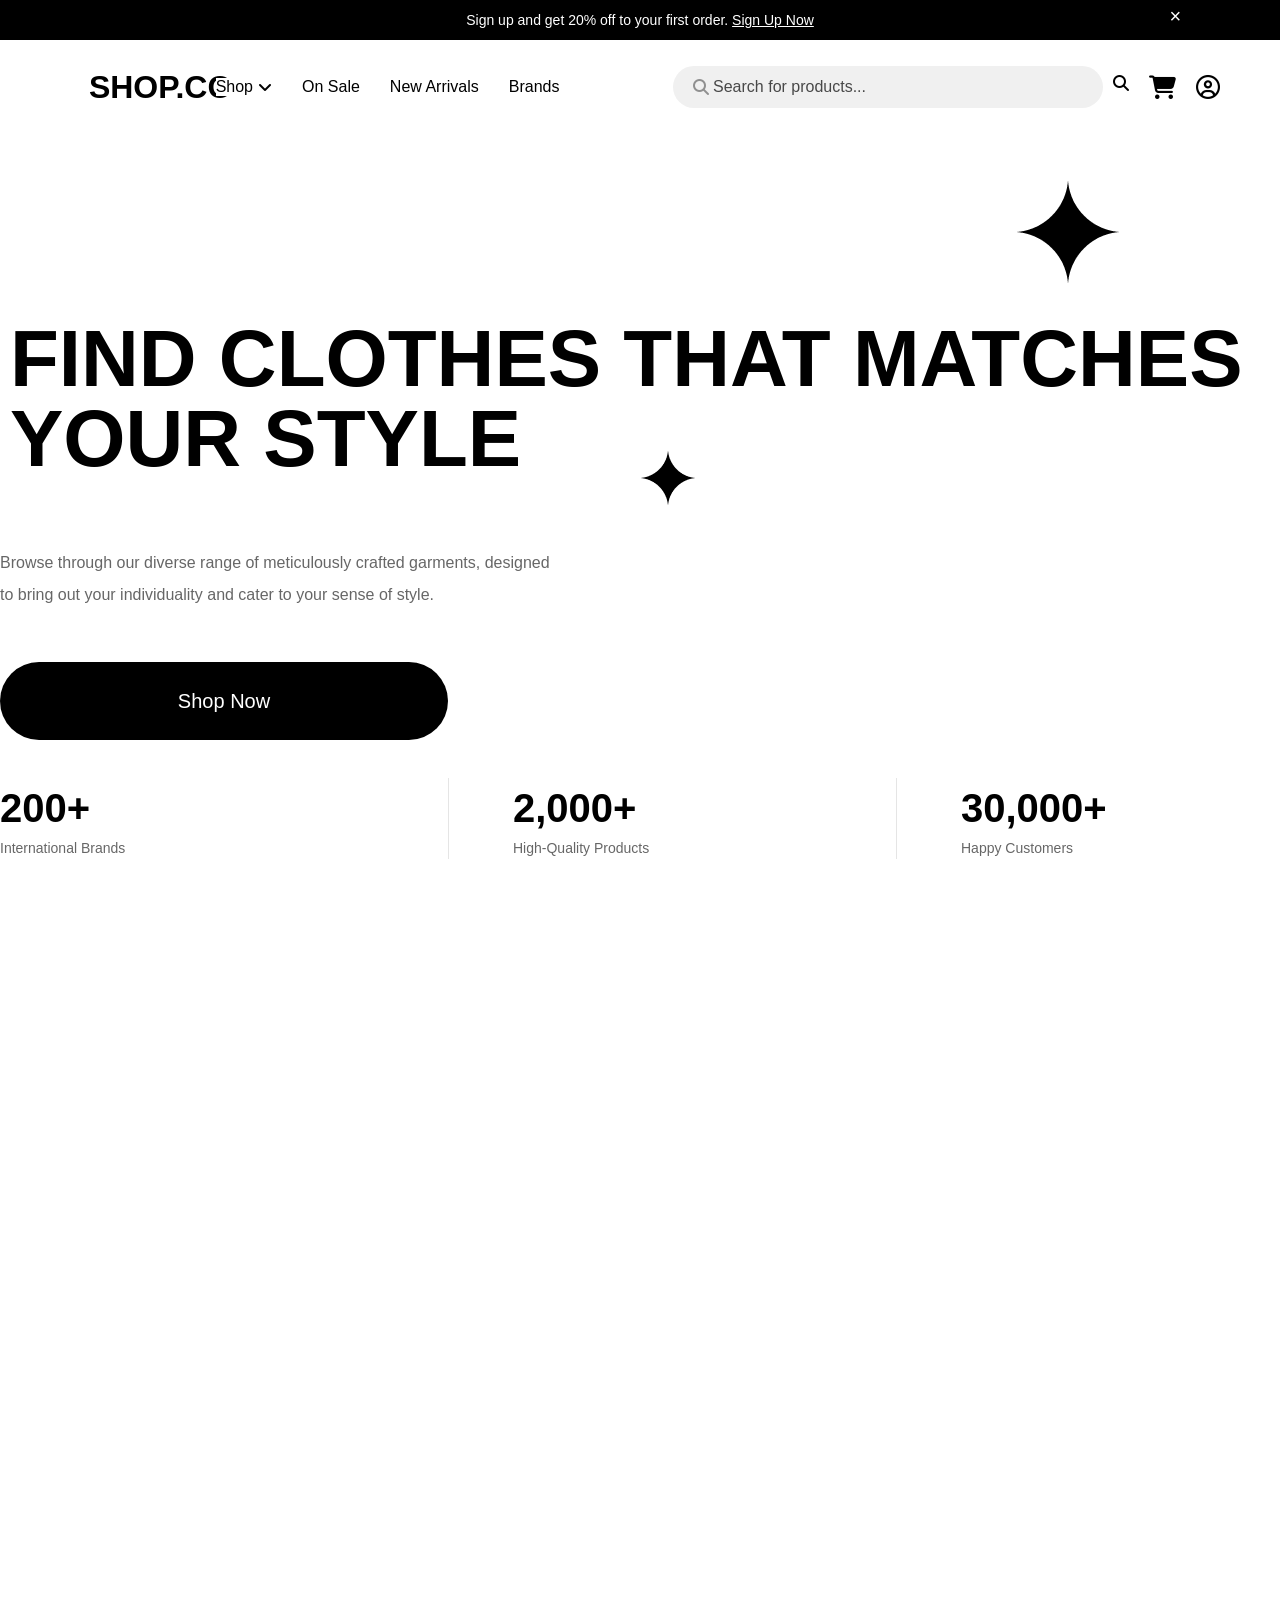
==== commit f0c1e521: "re-upload solved the error 404" ====
--- a/index.html
+++ b/index.html
@@ -1,504 +1,546 @@
-<!DOCTYPE html>
-<html lang="en">
-
-<head>
-  <meta charset="UTF-8" />
-  <meta name="viewport" content="width=device-width, initial-scale=1.0" />
-  <title>SHOP.CO Homepage- Premium Fashion Destination</title>
-  <link rel="stylesheet" href="style.css" />
-  <link href="https://fonts.cdnfonts.com/css/satoshi" rel="stylesheet">
-  <link href="https://db.onlinewebfonts.com/c/f1fcc5aed1e20fc0cdb9f8a7573625bd?family=Integral+CF+Regular"
-    rel="stylesheet">
-  <link rel="stylesheet" href="https://cdnjs.cloudflare.com/ajax/libs/font-awesome/6.5.1/css/all.min.css"
-    integrity="sha512-DTOQO9RWCH3ppGqcWaEA1BIZOC6xxalwEsw9c2QQeAIftl+Vegovlnee1c9QX4TctnWMn13TZye+giMm8e2LwA=="
-    crossorigin="anonymous" referrerpolicy="no-referrer" />
-</head>
-
-<body>
-  <div id="new-visitor-alert" class="alert-box">
-    <span class="close-button">&times;</span>
-    <p>Sign up and get 20% off to your first order.
-      <span class="alert__link"><a href="">Sign Up Now</a></span>
-    </p>
-  </div>
-
-  <header class="header">
-    <div class="header__content">
-      <div class="header__toggle">
-        <i class="fa-solid fa-bars"></i>
-      </div>
-      <div class="header__logo">
-        <a href="index.html#home">SHOP.CO</a>
-      </div>
-      <nav class="nav">
-        <ul class="nav__list">
-          <li class="nav__item">
-            <div class="header-dropdown">
-                <a href="product-detail.html">Shop</a>
-                <i class="fa fa-angle-down dropdown__icon"></i>
-              <div class="dropdown__content">
-                <a href="#">Men</a>
-                <a href="#">Women</a>
-                <a href="#">Children</a>
-              </div>
-            </div>
-          </li>
-          <li class="nav__item"><a href="index.html#top-sales" class="nav__link">On Sale</a></li>
-          <li class="nav__item"><a href="index.html#new__arrivals" class="nav__link">New Arrivals</a></li>
-          <li class="nav__item"><a href="" class="nav__link">Brands</a></li>
-        </ul>
-      </nav>
-      <div class="search">
-        <div class="search__container">
-          <i class="fa-solid fa-search search-icon"></i>
-          <input type="text" class="search__input" id="search"  placeholder="Search for products..." />
-        </div>
-      </div>
-      <div class="header__icons">
-        <a href="cart.html"><i class="fa-solid fa-shopping-cart header__icon"></i></a>
-        <a href="#"><i class="fa-regular fa-circle-user header__icon"></i></a>
-      </div>
-    </div>
-  </header>
-
-  <main id="">
-    <section class="hero" id="#home">
-      <div class="hero__image-container">
-      </div>
-      <div class="hero__content">
-        <span class="hero__vector"></span>
-        <span class="hero__vector-two"></span>
-        <h1 class="hero__title">
-          FIND CLOTHES <br />THAT MATCHES <br />
-          YOUR STYLE
-        </h1>
-        <p class="hero__description">
-         Browse through our diverse range of meticulously crafted garments,
-          designed to bring out your individuality and cater to your
-          sense of style.
-        </p>
-        <button type="button" class="hero__button">Shop Now</button>
-
-        <div class="stats">
-          <div class="stats__container">
-            <div class="stats__item">
-              <div class="stats value">200+ </div>
-              <div class="stats label">International Brands</div>
-            </div>
-          </div>
-          <div class="stats__container">
-            <div class="stats__item">
-              <div class="stats value">2,000+ </div>
-              <div class="stats label">High-Quality Products</div>
-            </div>
-          </div>
-          <div class="stats__container">
-            <div class="stats__item">
-              <div class="stats  value">30,000+</div>
-              <div class="stats label">Happy Customers</div>
-            </div>
-          </div>
-      </div>
-    </section>
-
-    <aside class="brands">
-      <div class="brands__container">
-        <span class="brands__logo"></span>
-        <span class="brands__logo"></span>
-        <span class="brands__logo"></span>
-        <span class="brands__logo"></span>
-        <span class="brands__logo"></span>
-      </div>
-    </aside>
-
-    <section class="products-section arrivals" id="new__arrivals">
-      <h2 class="section__header">NEW ARRIVALS</h2>
-      <div class="products__container">
-        <div class="products-grid">
-          <div class="product-card">
-            <img src="images/Frame 31.png" alt="T-shirt with Tape Details" />
-            <h3 class="product-card__title">T-shirt with Tape Details</h3>
-            <div class="product-card__rating">
-              <span class="fa fa-star checked"></span>
-              <span class="fa fa-star checked"></span>
-              <span class="fa fa-star checked"></span>
-              <span class="fa fa-star-half"></span>
-              <span class="rating-score">3.5/5</span>
-            </div>
-            <div class="product-card__prices">
-              <span class="product-price__current">$120</span>
-              <span class="product-price__old"></span>
-               
-            </div>
-          </div>
-          <div class="product-card">
-            <img src="images/Frame 33.png" alt="Skinny Fit Jeans" />
-            <h3 class="product-card__title">Skinny Fit Jeans</h3>
-            <div class="product-card__rating">
-              <span class="fa fa-star checked"></span>
-              <span class="fa fa-star checked"></span>
-              <span class="fa fa-star checked"></span>
-              <span class="fa fa-star-half"></span>
-              <span class="rating-score">3.5/5</span>
-            </div>
-            <div class="product-card__prices">
-              <span class="product-price__current">$240</span>
-              <span class="product-price__old">$260</span>
-              <span class="product-price__discount">-20%</span>
-            </div>
-          </div>
-          <div class="product-card">
-            <img src="images/Frame 34.png" alt="Checkered Shirt" />
-            <h3 class="product-card__title">Checkered Shirt</h3>
-            <div class="product-card__rating">
-              <span class="fa fa-star checked"></span>
-              <span class="fa fa-star checked"></span>
-              <span class="fa fa-star checked"></span>
-              <span class="fa fa-star checked"></span>
-              <span class="fa fa-star-half"></span>
-              <span class="rating-score">4.5/5</span>
-            </div>
-            <div class="product-card__prices">
-              <span class="product-price__current">$180</span>
-              <span class="product-price__old"></span>
-               
-            </div>
-          </div>
-          <div class="product-card">
-            <img src="images/Frame 38.png" alt="Sleeve Striped T-shirt" />
-            <h3 class="product-card__title">Sleeve Striped T-shirt</h3>
-            <div class="product-card__rating">
-              <span class="fa fa-star checked"></span>
-              <span class="fa fa-star checked"></span>
-              <span class="fa fa-star checked"></span>
-              <span class="fa fa-star-half"></span>
-              <span class="rating-score">3.5/5</span>
-            </div>
-            <div class="product-card__prices">
-              <span class="product-price__current">$130</span>
-              <span class="product-price__old">$160</span>
-              <span class="product-price__discount">-30%</span>
-            </div>
-          </div>
-        </div>
-        <br />
-        <span class="section__button">
-          <button type="button" class="products__button">View All</button>
-        </span>
-      </div>
-    </section>
-
-
-    <section class="products-section sales" id="top__sales">
-      <h2 class="section__header">TOP SELLING</h2>
-      <div class="products__container">
-        <div class="products-grid">
-          <div class="product-card">
-            <img src="images/Frame 32.png" alt="Vertical Striped Shirt" />
-            <h3 class="product-card__title">Vertical Striped Shirt</h3>
-            <div class="product-card__rating">
-              <span class="fa fa-star checked"></span>
-              <span class="fa fa-star checked"></span>
-              <span class="fa fa-star checked"></span>
-              <span class="fa fa-star checked"></span>
-              <span class="fa fa-star checked"></span>
-              <span class="rating-score">5.0/5</span>
-            </div>
-            <div class="product-card__prices">
-              <span class="product-price__current">$212</span>
-              <span class="product-price__old">$232</span>
-              <span class="product-price__discount">-20%</span>
-            </div>
-          </div>
-          <div class="product-card">
-            <img src="images/Frame 39.png" alt="Courage Graphic T-shirt" />
-            <h3 class="product-card__title">Courage Graphic T-shirt</h3>
-            <div class="product-card__rating">
-              <span class="fa fa-star checked"></span>
-              <span class="fa fa-star checked"></span>
-              <span class="fa fa-star checked"></span>
-              <span class="fa fa-star checked"></span>
-              <span class="rating-score">4.0/5</span>
-            </div>
-            <div class="product-card__prices">
-              <span class="product-price__current">$145</span>
-              <span class="product-price__old"></span>
-               
-            </div>
-          </div>
-          <div class="product-card">
-            <img src="images/Frame 37.png" alt="Loosed Fit Bermuda Shorts" />
-            <h3 class="product-card__title">Loosed Fit Bermuda Shorts</h3>
-            <div class="product-card__rating">
-              <span class="fa fa-star checked"></span>
-              <span class="fa fa-star checked"></span>
-              <span class="fa fa-star checked"></span>
-              <span class="rating-score">3.0/5</span>
-            </div>
-            <div class="product-card__prices">
-              <span class="product-price__current">$80</span>
-              <span class="product-price__old"></span>
-               
-            </div>
-          </div>
-          <div class="product-card">
-            <img src="images/Frame 33.png" alt="Faded Skinny Jeans" />
-            <h3 class="product-card__title">Faded Skinny Jeans</h3>
-            <div class="product-card__rating">
-              <span class="fa fa-star checked"></span>
-              <span class="fa fa-star checked"></span>
-              <span class="fa fa-star checked"></span>
-              <span class="fa fa-star checked"></span>
-              <span class="fa fa-star-half"></span>
-              <span class="rating-score">4.5/5</span>
-            </div>
-            <div class="product-card__prices">
-              <span class="product-price__current">$210</span>
-              <span class="product-price__old"></span>
-               
-            </div>
-          </div>
-        </div>
-        <br />
-        <span class="section__button">
-          <button type="button" class="products__button">View All</button>
-        </span>
-      </div>
-    </section>
-
-
-
-
-
-    <section class="homepage-categories">
-      <div class="categories__content">
-        <h1 class="categories__header">Browse by Dress Style</h1>
-        <div class="categories-grid">
-          <div class="categories-row">
-            <div class="category-card category-card--casual">
-              <a href="category.html#casual">
-                <div class="category-card__name">Casual</div>
-                <div class="category-card__image"></div>
-              </a>
-            </div>
-            <div class="category-card category-card--formal">
-              <a href="category.html#formal">
-                <div class="category-card__name">Formal</div>
-                <div class="category-card__image"></div>
-              </a>
-            </div>
-          </div>
-
-          <div class="categories-row">
-            <div class="category-card category-card--party">
-              <a href="category.html#party">
-                <div class="category-card__name">Party</div>
-                <div class="category-card__image"></div>
-              </a>
-            </div>
-            <div class="category-card category-card--gym">
-              <a href="category.html#gym">
-                <div class="category-card__name">Gym</div>
-                <div class="category-card__image"></div>
-              </a>
-            </div>
-          </div>
-        </div>
-      </div>
-    </section>
-
-   
-    <section class="testimonials">
-      <div class="testimonials__header">
-        <h1 class="testimonials__title">OUR HAPPY CUSTOMERS</h1>
-        <div class="testimonials__controls">
-          <div class="testimonials__arrow">
-            <i class="fas fa-arrow-left"></i>
-          </div>
-          <div class="testimonials__arrow">
-            <i class="fas fa-arrow-right"></i>
-          </div>
-        </div>
-      </div>
-      <br>
-      <div class="testimonials__grid">
-        <div class="testimonial-card blurry__text">
-          <div class="testimonial-card__rating">
-            <i class="fas fa-star"></i>
-            <i class="fas fa-star"></i>
-            <i class="fas fa-star"></i>
-            <i class="fas fa-star"></i>
-            <i class="fas fa-star-half-alt"></i>
-          </div>
-          <div class="testimonial-card__verified">
-            <div class="testimonial-card__author">Michael T.</div>
-            <div class="testimonial-card__badge"><i class="fas fa-check"></i></div>
-          </div>
-          <div class="testimonial-card__text">
-            "The customer service at Shop.co is exceptional! They helped me find the perfect outfit for my wedding
-            anniversary. The quality surpassed all my expectations and I received so many compliments."
-          </div>
-        </div>
-        <div class="testimonial-card">
-          <div class="testimonial-card__rating">
-            <i class="fas fa-star"></i>
-            <i class="fas fa-star"></i>
-            <i class="fas fa-star"></i>
-            <i class="fas fa-star"></i>
-            <i class="fas fa-star"></i>
-          </div>
-          <div class="testimonial-card__verified">
-            <div class="testimonial-card__author">Sarah M.</div>
-            <div class="testimonial-card__badge"><i class="fas fa-check"></i></div>
-          </div>
-          <div class="testimonial-card__text">
-            "I'm blown away by the quality and style of the clothes I received from Shop.co. From casual wear to elegant
-            dresses, every piece I've bought has exceeded my expectations."
-          </div>
-        </div>
-
-        <div class="testimonial-card">
-          <div class="testimonial-card__rating">
-            <i class="fas fa-star"></i>
-            <i class="fas fa-star"></i>
-            <i class="fas fa-star"></i>
-            <i class="fas fa-star"></i>
-            <i class="fas fa-star"></i>
-          </div>
-          <div class="testimonial-card__verified">
-            <div class="testimonial-card__author">Alex K.</div>
-            <div class="testimonial-card__badge"><i class="fas fa-check"></i></div>
-          </div>
-          <div class="testimonial-card__text">
-            "Finding clothes that align with my personal style used to be a challenge until I discovered Shop.co. The
-            range of options they offer is truly remarkable, catering to a variety of tastes and occasions."
-          </div>
-        </div>
-
-        <div class="testimonial-card">
-          <div class="testimonial-card__rating">
-            <i class="fas fa-star"></i>
-            <i class="fas fa-star"></i>
-            <i class="fas fa-star"></i>
-            <i class="fas fa-star"></i>
-            <i class="fas fa-star"></i>
-          </div>
-          <div class="testimonial-card__verified">
-            <div class="testimonial-card__author">James L.</div>
-            <div class="testimonial-card__badge"><i class="fas fa-check"></i></div>
-          </div>
-          <div class="testimonial-card__text">
-            "As someone who's always on the lookout for unique fashion pieces, I'm thrilled to have stumbled upon
-            Shop.co. The selection of clothes is not only diverse but also on-point with the latest trends."
-          </div>
-        </div>
-        <div class="testimonial-card blurry__text">
-          <div class="testimonial-card__rating">
-            <i class="fas fa-star"></i>
-            <i class="fas fa-star"></i>
-            <i class="fas fa-star"></i>
-            <i class="fas fa-star"></i>
-            <i class="fas fa-star"></i>
-          </div>
-          <div class="testimonial-card__verified">
-            <div class="testimonial-card__author">Jennifer K.</div>
-            <div class="testimonial-card__badge"><i class="fas fa-check"></i></div>
-          </div>
-          <div class="testimonial-card__text">
-            "I've been shopping with Shop.co for over a year now and I'm consistently impressed. Their return policy is
-            hassle-free and the clothes maintain their quality wash after wash. My go-to fashion destination!"
-          </div>
-        </div>
-      </div>
-    </section>
-  </main>
-
-
-  <footer class="footer">
-    <div class="newsletter" id="now">
-      <div class="newsletter__content">
-        <div class="newsletter__column">
-          <h2 class="newsletter__title">STAY UPTO DATE ABOUT <br> OUR LATEST OFFERS</h2>
-          <div class="newsletter__form">
-            <div class="input-container">
-              <i class="fa-solid fa-envelope"></i>
-              <input type="email" class="newsletter__input" placeholder="Enter your email address" />
-            </div>
-            <button class="newsletter__button">Subscribe to Newsletter</button>
-          </div>
-        </div>
-      </div>
-    </div>
-
-    <div class="footer__content__container">
-      <div class="footer__content">
-        <div class="footer__column">
-          <div class="footer__logo"><a href="#home">SHOP.CO</a></div>
-          <div class="footer__description">
-            We have clothes that suits your style and which you're proud to wear. From women to men.
-          </div>
-          <div class="social-links">
-            <i class="fab fa-twitter social-links__icon"></i>
-            <i class="fab fa-facebook-f social-links__icon"></i>
-            <i class="fab fa-instagram social-links__icon"></i>
-            <i class="fab fa-github social-links__icon"></i>
-          </div>
-        </div>
-
-        <div class="footer__column">
-          <h4 class="footer__column-title">Company</h4>
-          <ul class="footer__list">
-            <li class="footer__list-item">About</li>
-            <li class="footer__list-item">Features</li>
-            <li class="footer__list-item">Works</li>
-            <li class="footer__list-item">Career</li>
-          </ul>
-        </div>
-
-        <div class="footer__column">
-          <h4 class="footer__column-title">Help</h4>
-          <ul class="footer__list">
-            <li class="footer__list-item">Customer Support</li>
-            <li class="footer__list-item">Delivery Details</li>
-            <li class="footer__list-item">Terms & Conditions</li>
-            <li class="footer__list-item">Privacy Policy</li>
-          </ul>
-        </div>
-
-        <div class="footer__column">
-          <h4 class="footer__column-title">FAQ</h4>
-          <ul class="footer__list">
-            <li class="footer__list-item">Account</li>
-            <li class="footer__list-item">Manage Deliveries</li>
-            <li class="footer__list-item">Orders</li>
-            <li class="footer__list-item">Payments</li>
-          </ul>
-        </div>
-
-        <div class="footer__column">
-          <h4 class="footer__column-title">Resources</h4>
-          <ul class="footer__list">
-            <li class="footer__list-item">Free eBooks</li>
-            <li class="footer__list-item">Development Tutorial</li>
-            <li class="footer__list-item">How to - Blog</li>
-            <li class="footer__list-item">Youtube Playlist</li>
-          </ul>
-        </div>
-      </div>
-
-      <div class="footer__bottom">
-        <div>Shop.co © 2000–2023, All Rights Reserved</div>
-        <div class="payment-methods">
-          <img src="https://img.icons8.com/color/48/visa.png" alt="Visa" />
-          <img src="https://img.icons8.com/color/48/mastercard-logo.png" alt="Mastercard" />
-          <img src="https://img.icons8.com/color/48/paypal.png" alt="Paypal" />
-          <img src="https://img.icons8.com/color/48/apple-pay.png" alt="Apple Pay" />
-          <img src="https://img.icons8.com/color/48/google-pay.png" alt="Google Pay" />
-        </div>
-      </div>
-  </footer>
-  </div>
-  <script src="script.js"></script>
-</body>
-
+<!DOCTYPE html>
+<html lang="en">
+
+<head>
+  <meta charset="UTF-8" />
+  <meta name="viewport" content="width=device-width, initial-scale=1.0" />
+  <title>SHOP.CO Homepage- Premium Fashion Destination</title>
+  <link rel="stylesheet" href="/css/style.css" />
+  <link href="https://fonts.cdnfonts.com/css/satoshi" rel="stylesheet">
+  <link href="https://db.onlinewebfonts.com/c/f1fcc5aed1e20fc0cdb9f8a7573625bd?family=Integral+CF+Regular"
+    rel="stylesheet">
+  <link rel="stylesheet" href="https://cdnjs.cloudflare.com/ajax/libs/font-awesome/6.5.1/css/all.min.css"
+    integrity="sha512-DTOQO9RWCH3ppGqcWaEA1BIZOC6xxalwEsw9c2QQeAIftl+Vegovlnee1c9QX4TctnWMn13TZye+giMm8e2LwA=="
+    crossorigin="anonymous" referrerpolicy="no-referrer" />
+</head>
+
+<body>
+  <div id="new-visitor-alert" class="alert-box">
+    <div class="alert-box-container">
+      <span class="close-button">&times;</span>
+      <p>Sign up and get 20% off to your first order.
+        <span class="alert__link"><a href="">Sign Up Now</a></span>
+      </p>
+    </div>
+  </div>
+
+  <header class="header">
+    <div class="header__content">
+      <div class="header__toggle">
+        <i class="fa-solid fa-bars hamburger"></i>
+      </div>
+      <div class="header__logo">
+        <a href="index.html#home">SHOP.CO</a>
+      </div>
+      <div class="nav-container" id="nav">
+        <nav class="nav">
+          <span class="mobile-nav-close">&times;</span>
+          <ul class="nav__list">
+            <li class="nav__item">
+              <div class="header-dropdown ">
+                <a href="product-detail.html" class="nav__link">Shop</a>
+                <i class="fa fa-angle-down dropdown__icon"></i>
+                <div class="dropdown__content">
+                  <a href="#">Men</a>
+                  <a href="#">Women</a>
+                  <a href="#">Children</a>
+                </div>
+              </div>
+            </li>
+            <li class="nav__item"><a href="index.html#top__sales" class="nav__link">On Sale</a></li>
+            <li class="nav__item"><a href="index.html#new__arrivals" class="nav__link">New Arrivals</a></li>
+            <li class="nav__item"><a href="index.html#brands" class="nav__link">Brands</a></li>
+          </ul>
+        </nav>
+      </div>
+      <div class="mobile-toggle-sidebar">
+
+        <div class="search">
+          <div class="search__container">
+            <i class="fa-solid fa-search search-icon"></i>
+            <input type="text" class="search__input" id="search" placeholder="Search for products..." />
+          </div>
+        </div>
+        <div class="header__icons">
+
+          <i class="fa-solid fa-search header-icon mobile-search-icon "></i>
+
+          <a href="cart.html"><i class="fa-solid fa-shopping-cart header__icon"></i></a>
+          <a href="#"><i class="fa-regular fa-circle-user header__icon"></i></a>
+        </div>
+      </div>
+    </div>
+  </header>
+
+  <main id="">
+    <section class="hero" id="#home">
+      <div class="hero-content-container">
+        <div class="hero__content-box">
+
+          <div class="hero__content">
+
+            <h1 class="hero__title">
+              FIND CLOTHES THAT MATCHES
+              YOUR STYLE
+            </h1>
+            <p class="hero__description">
+              Browse through our diverse range of meticulously crafted garments,
+              designed <br> to bring out your individuality and cater to your
+              sense of style.
+            </p>
+            <button type="button" class="hero__button">Shop Now</button>
+
+            <div class="stats">
+              <div class="stats__box">
+                <div class="stats__container">
+                  <div class="stats__item">
+                    <div class="stats value">200+ </div>
+                    <div class="stats label">International Brands</div>
+                  </div>
+                </div>
+              </div>
+
+
+              <div class="stats__box">
+                <div class="stats__container">
+
+                  <div class="stats__item">
+                    <div class="stats value">2,000+ </div>
+                    <div class="stats label">High-Quality Products</div>
+                  </div>
+                </div>
+              </div>
+
+
+              <div class="stats__box">
+                <div class="stats__container">
+                  <div class="stats__item">
+                    <div class="stats  value">30,000+</div>
+                    <div class="stats label">Happy Customers</div>
+                  </div>
+                </div>
+              </div>
+
+
+            </div>
+          </div>
+        </div>
+
+        <div class="hero__image-container">
+          <div class="hero__vector"></div>
+          <div class="hero__vector-two">
+          </div>
+        </div>
+      </div>
+
+    </section>
+
+    <aside class="brands" id="brands">
+      <div class="brands__container">
+        <div class="brands__logo">
+          <div class="brands__logos"></div>
+          <div class="brands__logos"></div>
+          <div class="brands__logos"></div>
+          <div class="brands__logos"></div>
+          <div class="brands__logos"></div>
+        </div>
+      </div>
+    </aside>
+
+    <section class="products-section arrivals" id="new__arrivals">
+      <h2 class="section__header">NEW ARRIVALS</h2>
+      <div class="products__container">
+        <div class="products-grid">
+          <div class="product-card">
+            <img src="/images/Frame 31.png" alt="T-shirt with Tape Details" />
+            <h3 class="product-card__title">T-shirt with Tape Details</h3>
+            <div class="product-card__rating">
+              <span class="fa fa-star checked"></span>
+              <span class="fa fa-star checked"></span>
+              <span class="fa fa-star checked"></span>
+              <span class="fa fa-star-half"></span>
+              <span class="rating-score">3.5/5</span>
+            </div>
+            <div class="product-card__prices">
+              <span class="product-price__current">$120</span>
+              <span class="product-price__old"></span>
+
+            </div>
+          </div>
+          <div class="product-card">
+            <img src="/images/Frame 33.png" alt="Skinny Fit Jeans" />
+            <h3 class="product-card__title">Skinny Fit Jeans</h3>
+            <div class="product-card__rating">
+              <span class="fa fa-star checked"></span>
+              <span class="fa fa-star checked"></span>
+              <span class="fa fa-star checked"></span>
+              <span class="fa fa-star-half"></span>
+              <span class="rating-score">3.5/5</span>
+            </div>
+            <div class="product-card__prices">
+              <span class="product-price__current">$240</span>
+              <span class="product-price__old">$260</span>
+              <span class="product-price__discount">-20%</span>
+            </div>
+          </div>
+          <div class="product-card">
+            <img src="/images/Frame 34.png" alt="Checkered Shirt" />
+            <h3 class="product-card__title">Checkered Shirt</h3>
+            <div class="product-card__rating">
+              <span class="fa fa-star checked"></span>
+              <span class="fa fa-star checked"></span>
+              <span class="fa fa-star checked"></span>
+              <span class="fa fa-star checked"></span>
+              <span class="fa fa-star-half"></span>
+              <span class="rating-score">4.5/5</span>
+            </div>
+            <div class="product-card__prices">
+              <span class="product-price__current">$180</span>
+              <span class="product-price__old"></span>
+
+            </div>
+          </div>
+          <div class="product-card">
+            <img src="/images/Frame 38.png" alt="Sleeve Striped T-shirt" />
+            <h3 class="product-card__title">Sleeve Striped T-shirt</h3>
+            <div class="product-card__rating">
+              <span class="fa fa-star checked"></span>
+              <span class="fa fa-star checked"></span>
+              <span class="fa fa-star checked"></span>
+              <span class="fa fa-star-half"></span>
+              <span class="rating-score">3.5/5</span>
+            </div>
+            <div class="product-card__prices">
+              <span class="product-price__current">$130</span>
+              <span class="product-price__old">$160</span>
+              <span class="product-price__discount">-30%</span>
+            </div>
+          </div>
+        </div>
+        <br />
+        <span class="section__button">
+          <button type="button" class="products__button">View All</button>
+        </span>
+      </div>
+    </section>
+
+
+    <section class="products-section sales" id="top__sales">
+      <h2 class="section__header">TOP SELLING</h2>
+      <div class="products__container">
+        <div class="products-grid">
+          <div class="product-card">
+            <img src="/images/Frame 32.png" alt="Vertical Striped Shirt" />
+            <h3 class="product-card__title">Vertical Striped Shirt</h3>
+            <div class="product-card__rating">
+              <span class="fa fa-star checked"></span>
+              <span class="fa fa-star checked"></span>
+              <span class="fa fa-star checked"></span>
+              <span class="fa fa-star checked"></span>
+              <span class="fa fa-star checked"></span>
+              <span class="rating-score">5.0/5</span>
+            </div>
+            <div class="product-card__prices">
+              <span class="product-price__current">$212</span>
+              <span class="product-price__old">$232</span>
+              <span class="product-price__discount">-20%</span>
+            </div>
+          </div>
+          <div class="product-card">
+            <img src="/images/Frame 39.png" alt="Courage Graphic T-shirt" />
+            <h3 class="product-card__title">Courage Graphic T-shirt</h3>
+            <div class="product-card__rating">
+              <span class="fa fa-star checked"></span>
+              <span class="fa fa-star checked"></span>
+              <span class="fa fa-star checked"></span>
+              <span class="fa fa-star checked"></span>
+              <span class="rating-score">4.0/5</span>
+            </div>
+            <div class="product-card__prices">
+              <span class="product-price__current">$145</span>
+              <span class="product-price__old"></span>
+
+            </div>
+          </div>
+          <div class="product-card">
+            <img src="/images/Frame 37.png" alt="Loosed Fit Bermuda Shorts" />
+            <h3 class="product-card__title">Loosed Fit Bermuda Shorts</h3>
+            <div class="product-card__rating">
+              <span class="fa fa-star checked"></span>
+              <span class="fa fa-star checked"></span>
+              <span class="fa fa-star checked"></span>
+              <span class="rating-score">3.0/5</span>
+            </div>
+            <div class="product-card__prices">
+              <span class="product-price__current">$80</span>
+              <span class="product-price__old"></span>
+
+            </div>
+          </div>
+          <div class="product-card">
+            <img src="/images/Frame 33.png" alt="Faded Skinny Jeans" />
+            <h3 class="product-card__title">Faded Skinny Jeans</h3>
+            <div class="product-card__rating">
+              <span class="fa fa-star checked"></span>
+              <span class="fa fa-star checked"></span>
+              <span class="fa fa-star checked"></span>
+              <span class="fa fa-star checked"></span>
+              <span class="fa fa-star-half"></span>
+              <span class="rating-score">4.5/5</span>
+            </div>
+            <div class="product-card__prices">
+              <span class="product-price__current">$210</span>
+              <span class="product-price__old"></span>
+
+            </div>
+          </div>
+        </div>
+        <br />
+        <span class="section__button">
+          <button type="button" class="products__button">View All</button>
+        </span>
+      </div>
+    </section>
+
+
+
+
+
+    <section class="homepage-categories">
+      <div class="categories__content">
+        <h1 class="categories__header">Browse by Dress Style</h1>
+        <div class="categories-grid">
+          <div class="categories-row">
+            <div class="category-card category-card--casual">
+              <a href="category.html#casual">
+                <div class="category-card__name">Casual</div>
+                <div class="category-card__image"></div>
+              </a>
+            </div>
+            <div class="category-card category-card--formal">
+              <a href="category.html#formal">
+                <div class="category-card__name">Formal</div>
+                <div class="category-card__image"></div>
+              </a>
+            </div>
+          </div>
+
+          <div class="categories-row">
+            <div class="category-card category-card--party">
+              <a href="category.html#party">
+                <div class="category-card__name">Party</div>
+                <div class="category-card__image"></div>
+              </a>
+            </div>
+            <div class="category-card category-card--gym">
+              <a href="category.html#gym">
+                <div class="category-card__name">Gym</div>
+                <div class="category-card__image"></div>
+              </a>
+            </div>
+          </div>
+        </div>
+      </div>
+    </section>
+
+
+    <section class="testimonials">
+      <div class="testimonials__header">
+        <h1 class="testimonials__title">OUR HAPPY CUSTOMERS</h1>
+        <div class="testimonials__controls">
+          <div class="testimonials__arrow">
+            <i class="fas fa-arrow-left"></i>
+          </div>
+          <div class="testimonials__arrow">
+            <i class="fas fa-arrow-right"></i>
+          </div>
+        </div>
+      </div>
+      <br>
+      <div class="testimonials__grid">
+        <div class="testimonial-card blurry__text">
+          <div class="testimonial-card__rating">
+            <i class="fas fa-star"></i>
+            <i class="fas fa-star"></i>
+            <i class="fas fa-star"></i>
+            <i class="fas fa-star"></i>
+            <i class="fas fa-star-half-alt"></i>
+          </div>
+          <div class="testimonial-card__verified">
+            <div class="testimonial-card__author">Michael T.</div>
+            <div class="testimonial-card__badge"><i class="fas fa-check"></i></div>
+          </div>
+          <div class="testimonial-card__text">
+            "The customer service at Shop.co is exceptional! They helped me find the perfect outfit for my wedding
+            anniversary. The quality surpassed all my expectations and I received so many compliments."
+          </div>
+        </div>
+        <div class="testimonial-card">
+          <div class="testimonial-card__rating">
+            <i class="fas fa-star"></i>
+            <i class="fas fa-star"></i>
+            <i class="fas fa-star"></i>
+            <i class="fas fa-star"></i>
+            <i class="fas fa-star"></i>
+          </div>
+          <div class="testimonial-card__verified">
+            <div class="testimonial-card__author">Sarah M.</div>
+            <div class="testimonial-card__badge"><i class="fas fa-check"></i></div>
+          </div>
+          <div class="testimonial-card__text">
+            "I'm blown away by the quality and style of the clothes I received from Shop.co. From casual wear to elegant
+            dresses, every piece I've bought has exceeded my expectations."
+          </div>
+        </div>
+
+        <div class="testimonial-card">
+          <div class="testimonial-card__rating">
+            <i class="fas fa-star"></i>
+            <i class="fas fa-star"></i>
+            <i class="fas fa-star"></i>
+            <i class="fas fa-star"></i>
+            <i class="fas fa-star"></i>
+          </div>
+          <div class="testimonial-card__verified">
+            <div class="testimonial-card__author">Alex K.</div>
+            <div class="testimonial-card__badge"><i class="fas fa-check"></i></div>
+          </div>
+          <div class="testimonial-card__text">
+            "Finding clothes that align with my personal style used to be a challenge until I discovered Shop.co. The
+            range of options they offer is truly remarkable, catering to a variety of tastes and occasions."
+          </div>
+        </div>
+
+        <div class="testimonial-card">
+          <div class="testimonial-card__rating">
+            <i class="fas fa-star"></i>
+            <i class="fas fa-star"></i>
+            <i class="fas fa-star"></i>
+            <i class="fas fa-star"></i>
+            <i class="fas fa-star"></i>
+          </div>
+          <div class="testimonial-card__verified">
+            <div class="testimonial-card__author">James L.</div>
+            <div class="testimonial-card__badge"><i class="fas fa-check"></i></div>
+          </div>
+          <div class="testimonial-card__text">
+            "As someone who's always on the lookout for unique fashion pieces, I'm thrilled to have stumbled upon
+            Shop.co. The selection of clothes is not only diverse but also on-point with the latest trends."
+          </div>
+        </div>
+        <div class="testimonial-card blurry__text">
+          <div class="testimonial-card__rating">
+            <i class="fas fa-star"></i>
+            <i class="fas fa-star"></i>
+            <i class="fas fa-star"></i>
+            <i class="fas fa-star"></i>
+            <i class="fas fa-star"></i>
+          </div>
+          <div class="testimonial-card__verified">
+            <div class="testimonial-card__author">Jennifer K.</div>
+            <div class="testimonial-card__badge"><i class="fas fa-check"></i></div>
+          </div>
+          <div class="testimonial-card__text">
+            "I've been shopping with Shop.co for over a year now and I'm consistently impressed. Their return policy is
+            hassle-free and the clothes maintain their quality wash after wash. My go-to fashion destination!"
+          </div>
+        </div>
+      </div>
+    </section>
+  </main>
+
+
+  <footer class="footer">
+    <div class="newsletter" id="now">
+      <div class="newsletter__content">
+        <div class="newsletter__column">
+          <h2 class="newsletter__title">STAY UPTO DATE ABOUT <br> OUR LATEST OFFERS</h2>
+          <div class="newsletter__form">
+            <div class="input-container">
+              <i class="fa-solid fa-envelope"></i>
+              <input type="email" class="newsletter__input" placeholder="Enter your email address" />
+            </div>
+            <button class="newsletter__button">Subscribe to Newsletter</button>
+          </div>
+        </div>
+      </div>
+    </div>
+
+    <div class="footer__content__container">
+      <div class="footer__content">
+        <div class="footer__logo__container ">
+          <div class="footer__logo"><a href="#home">SHOP.CO</a></div>
+          <div class="footer__description">
+            We have clothes that suits your style and <br> which you're
+            proud to wear. From women to men.
+          </div>
+          <div class="social-links">
+            <i class="fab fa-twitter social-links__icon"></i>
+            <i class="fab fa-facebook-f social-links__icon"></i>
+            <i class="fab fa-instagram social-links__icon"></i>
+            <i class="fab fa-github social-links__icon"></i>
+          </div>
+        </div>
+        <div class="footer__column">
+
+
+
+          <div class="footer__columns">
+            <h4 class="footer__column-title">Company</h4>
+            <ul class="footer__list">
+              <li class="footer__list-item">About</li>
+              <li class="footer__list-item">Features</li>
+              <li class="footer__list-item">Works</li>
+              <li class="footer__list-item">Career</li>
+            </ul>
+          </div>
+
+          <div class="footer__columns">
+            <h4 class="footer__column-title">Help</h4>
+            <ul class="footer__list">
+              <li class="footer__list-item">Customer Support</li>
+              <li class="footer__list-item">Delivery Details</li>
+              <li class="footer__list-item">Terms & Conditions</li>
+              <li class="footer__list-item">Privacy Policy</li>
+            </ul>
+          </div>
+
+          <div class="footer__columns">
+            <h4 class="footer__column-title">FAQ</h4>
+            <ul class="footer__list">
+              <li class="footer__list-item">Account</li>
+              <li class="footer__list-item">Manage Deliveries</li>
+              <li class="footer__list-item">Orders</li>
+              <li class="footer__list-item">Payments</li>
+            </ul>
+          </div>
+
+          <div class="footer__columns">
+            <h4 class="footer__column-title">Resources</h4>
+            <ul class="footer__list">
+              <li class="footer__list-item">Free eBooks</li>
+              <li class="footer__list-item">Development Tutorial</li>
+              <li class="footer__list-item">How to - Blog</li>
+              <li class="footer__list-item">Youtube Playlist</li>
+            </ul>
+          </div>
+
+        </div>
+      </div>
+
+      <div class="footer__bottom">
+        <div class="footer__bottom__left">Shop.co © 2000–2023, All Rights Reserved</div>
+        <div class="payment-methods">
+          <img src="https://img.icons8.com/color/48/visa.png" alt="Visa" />
+          <img src="https://img.icons8.com/color/48/mastercard-logo.png" alt="Mastercard" />
+          <img src="https://img.icons8.com/color/48/paypal.png" alt="Paypal" />
+          <img src="https://img.icons8.com/color/48/apple-pay.png" alt="Apple Pay" />
+          <img src="https://img.icons8.com/color/48/google-pay.png" alt="Google Pay" />
+        </div>
+      </div>
+  </footer>
+  </div>
+  <script src="/js/script.js"></script>
+</body>
+
 </html>
--- a/css/style.css
+++ b/css/style.css
@@ -0,0 +1,2852 @@
+:root {
+  /* Font Families */
+  --font-primary: "Integral CF", sans-serif;
+  --font-secondary: 'Satoshi', sans-serif;
+
+  /* Font Sizes */
+  --fs-small: 12px;
+  --fs-base: 14px;
+  --fs-medium: 16px;
+  --fs-large: 20px;
+  --fs-xl: 24px;
+  --fs-xxl: 32px;
+  --fs-heading-sm: 36px;
+  --fs-heading-md: 40px;
+  --fs-heading-lg: 48px;
+  --fs-heading-xl: 64px;
+
+  /* Colors */
+  --color-black: #000000;
+  --color-white: #ffffff;
+  --color-gray-light: #d9d9d9;
+  --color-gray-medium: #f0f0f0;
+  --color-gray-dark: #888888;
+  --color-text-primary: rgba(0, 0, 0, 1);
+  --color-text-secondary: rgba(0, 0, 0, 0.6);
+  --color-text-tertiary: rgba(0, 0, 0, 0.4);
+  --color-accent: #ff3333;
+  --color-star: #ffc633;
+  --color-success: #01ab31;
+
+  /* Spacing */
+  --space-xs: 5px;
+  --space-sm: 10px;
+  --space-md: 15px;
+  --space-lg: 20px;
+  --space-xl: 30px;
+  --space-xxl: 40px;
+
+  /* Border Radius */
+  --radius-sm: 20px;
+  --radius-md: 40px;
+  --radius-lg: 62px;
+  --radius-circle: 50%;
+
+  /* Shadows */
+  --shadow-sm: 0 2px 10px rgba(0, 0, 0, 0.05);
+  --shadow-md: 0 4px 12px rgba(0, 0, 0, 0.1);
+  --shadow-lg: 0 8px 16px rgba(0, 0, 0, 0.2);
+
+  /* Transitions */
+  --transition-fast: 0.2s ease;
+  --transition-medium: 0.3s ease;
+  --transition-slow: 0.5s ease;
+}
+
+* {
+  padding: 0;
+  margin: 0;
+  box-sizing: border-box;
+  -webkit-user-drag: none;
+}
+
+a {
+  text-decoration: none;
+  color: inherit;
+  border: none;
+}
+
+
+html,
+body {
+  width: 100vw;
+  height: 100%;
+  margin: 0;
+  padding: 0;
+  scroll-behavior: smooth;
+  overflow-x: hidden;
+  overflow-y: auto;
+
+}
+
+body {
+  font-family: var(--font-secondary);
+  transition: padding-top 0.3s;
+  min-height: 100vh;
+  -ms-overflow-style: none;
+}
+
+body.alert-active {
+  padding-top: 116px;
+}
+
+body::-webkit-scrollbar {
+  display: none;
+}
+
+.alert-box {
+  position: fixed;
+  top: 0;
+  left: 0;
+  width: 100vw;
+  background-color: #000000;
+  color: #ffffff;
+  padding: 15px 0;
+  z-index: 1000;
+  font-size: 14px;
+  align-items: center;
+  text-align: center;
+  height: 40px;
+  transition: var(--transition-medium);
+  display: flex;
+}
+
+.alert-box-container {
+  position: fixed;
+  top: 0;
+  left: 0;
+  height: 40px;
+  position: relative;
+  width: 86.11%;
+  margin: 0 auto;
+  background: #000;
+  display: flex;
+  align-items: center;
+  justify-content: center;
+}
+
+.alert__link a {
+  color: #fff;
+  text-decoration: underline;
+}
+
+.alert-active .header {
+  top: 40px;
+}
+
+.close-button {
+  position: absolute;
+  top: 5px;
+  right: 10px;
+  font-size: 20px;
+  cursor: pointer;
+}
+
+/* Header Styles */
+.header {
+  display: flex;
+  flex-direction: column;
+  justify-content: space-between;
+  align-items: center;
+  background: #fff;
+  width: 100vw;
+  z-index: 100;
+  top: 0;
+  margin: 0 auto;
+  transition: top 0.3s;
+  padding-top: 40px;
+  position: relative;
+
+}
+
+.header__content {
+  width: 86.11vw;
+  display: flex;
+  align-items: center;
+  justify-content: space-between;
+  background: #fff;
+  padding: 26px 0;
+  position: relative;
+  top: 0;
+  margin: 0 auto;
+  transition: top 0.3s;
+}
+
+.header__toggle {
+  display: none;
+}
+
+.header__logo {
+  font-weight: 900;
+  font-size: 32px;
+  font-family: var(--font-primary);
+  width: 10%;
+}
+
+.mobile-nav-close {
+  display: none;
+}
+
+.nav-container {
+  display: flex;
+  align-items: center;
+  width: 40%;
+}
+
+.nav {
+  width: 100%;
+}
+
+.nav__list {
+  list-style: none;
+  display: flex;
+  gap: 30px;
+}
+
+.nav__item {
+  display: flex;
+  align-items: center;
+  font-family: var(--font-secondary);
+
+}
+
+.nav__link {
+  text-decoration: none;
+  color: black;
+}
+
+.dropdown__icon {
+  font-size: 16px;
+  color: black;
+  border: none;
+  vertical-align: middle;
+  cursor: pointer;
+}
+
+.header-dropdown {
+  position: relative;
+  display: inline-block;
+  display: flex;
+  align-items: center;
+  gap: 5px;
+  border: none;
+  outline: none;
+  background: white;
+}
+
+.dropdown a {
+  background-color: white;
+  border: none;
+  outline: none;
+}
+
+.dropdown__content {
+  display: none;
+  position: absolute;
+  inset: 100% 0 0 -50%;
+  min-width: 100px;
+  box-shadow: 0px 0px 5px 0px rgba(0, 0, 0, 0.2);
+  z-index: 1;
+  border: none;
+  outline: none;
+  background-color: white;
+}
+
+.dropdown__content a {
+  display: flex;
+  flex-direction: column;
+  align-items: center;
+  min-width: fit-content;
+  min-width: 20%;
+  background-color: white;
+}
+
+.dropdown__content a:hover {
+
+  background-color: #f1f1f1;
+}
+
+.dropdown__button {
+  background-color: #fff;
+  color: black;
+  font-size: 16px;
+  border: none;
+  cursor: pointer;
+  position: relative;
+  border: none;
+  outline: none;
+}
+
+.mobile-toggle-sidebar {
+  display: flex;
+  flex-direction: row;
+  justify-content: space-between;
+  align-items: center;
+  width: 47%;
+  gap: 2%;
+}
+
+.search {
+  display: flex;
+  justify-content: center;
+  align-items: center;
+  gap: 20px;
+  position: relative;
+  width: 100%;
+}
+
+.search__container {
+  position: relative;
+  width: 100%;
+}
+
+.search__container .fa-search {
+  position: absolute;
+  top: 50%;
+  left: 20px;
+  transform: translateY(-50%);
+  color: rgba(0, 0, 0, 0.4);
+  z-index: 1;
+  cursor: pointer;
+}
+
+.search__input {
+  width: 100%;
+  cursor: pointer;
+  border-radius: 62px;
+  position: relative;
+  color: rgba(0, 0, 0, .7);
+  border: none;
+  box-sizing: border-box;
+  font-size: 16px;
+  background-color: #f0f0f0;
+  background-position: 10px 10px;
+  background-repeat: no-repeat;
+  padding: 12px 20px 12px 40px;
+  caret-color: rgba(0, 0, 0, .4);
+}
+
+.search__input:focus {
+  outline: none;
+  box-shadow: rgba(0, 0, 0, 0.1) 0px 0px 0px 2px;
+}
+
+.search__input::placeholder {
+  color: rgba(0, 0, 0, 0.7);
+  font-size: 16px;
+  font-family: var(--font-secondary);
+
+}
+
+.header__icons {
+  display: flex;
+  gap: 20px;
+  width: 15%;
+}
+
+.header__icon {
+  font-size: 24px;
+  color: black;
+  background: transparent;
+  border: none;
+}
+
+.icon {
+  font-size: 24px;
+  color: black;
+  background: transparent;
+  border: none;
+}
+
+
+/* Breadcrumbs */
+.breadcrumbs {
+  width: 86.11vw;
+  font-family: var(--font-secondary);
+  font-size: var(--fs-medium);
+  gap: 10px;
+  color: rgba(0, 0, 0, 0.6);
+  border-top: 1px solid rgba(0, 0, 0, 0.1);
+  display: flex;
+  padding: 25px 0;
+}
+
+.breadcrumbs a:last-child {
+  color: #000;
+}
+
+.breadcrumbs.icon {
+  display: inline-block;
+  margin: 0 5px;
+}
+
+/* Hero Section */
+.hero {
+  display: grid;
+  grid-template-columns: 1fr;
+  grid-template-rows: 1fr;
+  height: 100vh;
+}
+
+.hero__image-container {
+  grid-column: 1;
+  grid-row: 1;
+  background: url(/images/Rectangle\ 2.jpg);
+  background-size: cover;
+  background-repeat: no-repeat;
+  background-position: 0 0;
+  height: 100%;
+}
+
+.hero-content-container {
+  grid-column: 1;
+  grid-row: 1;
+  z-index: 1;
+  display: flex;
+  justify-content: center;
+  align-items: center;
+}
+
+.header__content-box {
+  width: 86.11%;
+  margin: 0 auto;
+}
+
+
+.hero__title {
+  font-size: 5rem;
+  color: black;
+  font-weight: 900;
+  line-height: 1;
+  padding: 10px;
+}
+
+.hero__description {
+  font-size: 16px;
+  color: rgba(0, 0, 0, 0.6);
+  padding: 3% 0;
+  line-height: 2;
+
+}
+
+.hero__button {
+  background-color: black;
+  color: white;
+  font-size: 20px;
+  border: none;
+  padding: 1.7rem 3rem;
+  border-radius: 62px;
+  cursor: pointer;
+  box-shadow: rgba(0, 0, 0, 0.1);
+  width: 35%;
+  letter-spacing: 1.2;
+  margin: 1% 0 3% 0;
+}
+
+.hero__button:hover {
+  background-color: #d9d9d9;
+  color: black;
+  box-shadow: rgba(0, 0, 0, 0.1) 0px 0px 0px 2px;
+}
+
+.stats {
+  width: 100%;
+  display: flex;
+  flex-flow: row nowrap;
+  align-items: center;
+  justify-content: space-between;
+  gap: 1%;
+}
+
+.stats__box {
+  display: flex;
+  flex-wrap: row nowrap;
+  justify-content: space-between;
+  width: 30%;
+  border-left: 1px solid rgba(0, 0, 0, 0.1);
+  padding: 0 5%;
+}
+
+
+.stats__container {
+  line-height: 1.5;
+
+}
+
+.stats__box:first-child {
+  padding-left: 0;
+  border-left: none;
+  margin-left: 0;
+}
+
+.stat__box:last-child {
+  padding-right: 0;
+  margin-right: 0;
+  width: fit-content;
+}
+
+.stat__item {
+  display: flex;
+  flex-direction: column;
+}
+
+.value {
+  font-size: 40px;
+  color: #000;
+  font-weight: bold;
+}
+
+.label {
+  font-size: 14px;
+  color: rgba(0, 0, 0, 0.6);
+  width: 100%;
+
+}
+
+.stat__item .stats {
+  margin: 0;
+  padding: 0;
+}
+
+.stat__item:first-child {
+  margin-left: 0;
+  padding-left: 0;
+}
+
+.stat__item:last-child {
+  margin-right: 0;
+  padding-right: 0;
+}
+
+
+.hero__vector {
+  position: absolute;
+  top: 20%;
+  right: 5%;
+  height: 200px;
+  width: 200px;
+  background: url(/vectors/Vector.png);
+  background-repeat: no-repeat;
+}
+
+.hero__vector-two {
+  position: absolute;
+  top: 50%;
+  left: 50%;
+  height: 200px;
+  width: 200px;
+  background: url(/vectors/Vector-two.png);
+  background-repeat: no-repeat;
+}
+
+/* Brands Section */
+.brands {
+  height: 20vh;
+  width: 100vw;
+  background: black;
+}
+
+.brands__container {
+  height: 100%;
+  width: 86.11%;
+  margin: 0 auto;
+  display: flex;
+}
+
+.brands__logo {
+  display: flex;
+  width: 100%;
+  align-items: center;
+  flex-flow: row nowrap;
+  justify-content: space-between;
+  gap: 10%;
+
+}
+
+.brands__logos {
+  display: flex;
+  height: 40%;
+  background: red;
+  flex: 1 1 23%;
+}
+
+.brands__logos:nth-child(1) {
+  background: url(/vectors/versace.png);
+  background-repeat: no-repeat;
+  background-position: center;
+  background-size: fill;
+}
+
+.brands__logos:nth-child(2) {
+  background: url(/vectors/zara-logo-1\ 1.png);
+  background-repeat: no-repeat;
+  background-position: center;
+}
+
+.brands__logos:nth-child(3) {
+  background: url(/vectors/gucci-logo-1\ 1.png);
+  background-repeat: no-repeat;
+  background-position: center;
+  background-size: fill;
+}
+
+.brands__logos:nth-child(4) {
+  background: url(/vectors/prada-logo-1\ 1.png);
+  background-repeat: no-repeat;
+  background-position: center;
+  background-size: fill;
+}
+
+.brands__logos:nth-child(5) {
+  background: url(/vectors/Group.png);
+  background-repeat: no-repeat;
+  background-position: center;
+  background-size: contain;
+}
+
+/* Products Section */
+.products-section {
+  display: block;
+  justify-content: center;
+  align-items: center;
+  width: 86.11%;
+  margin: 0 auto;
+  padding: 50px 0;
+
+}
+
+.arrivals {
+  border-bottom: 1px solid rgba(0, 0, 0, 0.1);
+}
+
+.section__header {
+  font-size: 48px;
+  text-align: center;
+  padding: 100px 0 50px;
+  font-family: var(--font-primary);
+  font-weight: 900;
+
+}
+
+.products__container {
+  width: 100%;
+  align-items: center;
+  margin: 0 auto;
+}
+
+.section__button {
+  display: inline-block;
+  text-align: center;
+  width: 100%;
+}
+
+.products__button {
+  width: 220px;
+  padding: 16px 32px;
+  border-radius: 62px;
+  border: 1px solid rgba(0, 0, 0, 0.1);
+  background-color: white;
+  color: #1e1e1e;
+  margin: 100px 0;
+
+}
+
+.products__button:hover {
+  background-color: #1e1e1e;
+  color: #ffffff;
+}
+
+
+/* Product Cards */
+.products-grid {
+  display: flex;
+  gap: 1%;
+  margin: auto;
+  width: 100%;
+}
+
+.products-grid .product-card:first-child {
+  margin-left: 0;
+}
+
+.products-grid .product-card:last-child {
+  margin-right: 0;
+}
+
+.product-card {
+  width: calc(25% - 1%);
+  height: 400px;
+  margin: 0;
+}
+
+.product-card .checked,
+.product-card .fa-star-half {
+  color: gold;
+}
+
+.product-card__title {
+  font-size: 20px;
+  font-family: var(--font-secondary);
+}
+
+.product-card label {
+  font-size: 14px;
+  padding: 10px;
+  font-weight: bold;
+}
+
+.product-card img {
+  width: 100%;
+  height: 100%;
+  flex-direction: row;
+  border-radius: 20px;
+}
+
+.product-price__current {
+  color: black;
+}
+
+.product-price__old {
+  text-decoration: line-through;
+  color: grey;
+}
+
+.product-price__current,
+.product-price__old {
+  font-size: 24px;
+  font-weight: bold;
+  margin-right: 5px;
+}
+
+.product-price__discount {
+  color: #ff3333;
+  font-size: 12px;
+  box-shadow: 2px 2px 12px rgba(255, 51, 51, 0.1);
+  border-radius: 62%;
+  border: none;
+  outline: none;
+  width: 94px;
+}
+
+.rating-score {
+  font-size: 14px;
+}
+
+
+/* Categories Section */
+
+.homepage-categories {
+  width: 86.11vw;
+  margin: 0 auto;
+  padding: 50px 0;
+}
+
+
+.categories__content {
+  display: block;
+  width: 100%;
+  padding: 40px 0;
+  background-color: #f0f0f0;
+  border-radius: 40px;
+  margin: 0 auto;
+}
+
+.categories__header {
+  text-align: center;
+  font-size: 48px;
+  font-weight: 900;
+  margin-bottom: 50px;
+  text-transform: uppercase;
+  padding-top: 50px;
+  font-family: var(--font-primary);
+
+}
+
+.categories-grid {
+  display: flex;
+  flex-direction: column;
+  width: 90%;
+  margin: 0 auto;
+  padding-bottom: 100px;
+}
+
+.categories-row {
+  display: flex;
+  width: 100%;
+  gap: 1.5%;
+  margin-bottom: 20px;
+  justify-content: center;
+  height: 560px;
+}
+
+.category-card {
+  background-color: white;
+  border-radius: 20px;
+  overflow: hidden;
+  box-shadow: 0 2px 10px rgba(0, 0, 0, 0.05);
+  position: relative;
+  height: 550px;
+}
+
+.category-card a {
+  display: block;
+  position: relative;
+  width: 100%;
+  height: 100%;
+  left: 0;
+  top: 0;
+}
+
+.category-card__name {
+  position: absolute;
+  top: 30px;
+  left: 30px;
+  font-size: 36px;
+  font-weight: bold;
+  font-family: var(--font-secondary);
+}
+
+.category-card__image {
+  width: 100%;
+  height: 100%;
+  background-size: cover;
+  background-position: center;
+  background-repeat: no-repeat;
+}
+
+.category-card--casual,
+.category-card--gym {
+  width: 60%;
+}
+
+.category-card--formal,
+.category-card--party {
+  width: 100%;
+}
+
+.category-card--casual .category-card__image {
+  background-image: url('/images/image 11.png');
+}
+
+.category-card--formal .category-card__image {
+  background-image: url('/images/image 13.png');
+}
+
+.category-card--party .category-card__image {
+  background-image: url('/images/image 12.png');
+}
+
+.category-card--gym .category-card__image {
+  background-image: url('/images/image 14.png');
+}
+
+/* Testimonials Section */
+.testimonials {
+  display: block;
+  width: 86.11vw;
+  margin: 0 auto;
+}
+
+.testimonials__header {
+  display: flex;
+  justify-content: space-between;
+  align-items: center;
+  margin: 0 auto;
+  padding: 40px 20px;
+  width: 100%;
+}
+
+.testimonials__title {
+  font-size: 48px;
+  margin: 0;
+  font-family: var(--font-primary);
+
+}
+
+.testimonials__controls {
+  display: flex;
+  gap: 15px;
+}
+
+.testimonials__arrow {
+  width: 50px;
+  height: 50px;
+  border-radius: 50%;
+  background-color: #ffffff;
+  display: flex;
+  align-items: center;
+  justify-content: center;
+  cursor: pointer;
+  transition: all 0.3s ease;
+}
+
+.testimonials__arrow:hover {
+  background-color: #f1f1f1f1;
+  color: black;
+}
+
+.testimonials__arrow i {
+  font-size: 1.2rem;
+}
+
+.testimonials__grid {
+  width: 100%;
+  display: flex;
+  justify-content: center;
+  align-items: center;
+  gap: 0.7%;
+  margin: 0 auto;
+
+}
+
+.testimonial-card {
+  min-width: 28%;
+  background-color: #ffffff;
+  border: 1px solid #ddd;
+  border-radius: 20px;
+  padding: 32px 28px;
+  box-shadow: 0 4px 12px rgba(0, 0, 0, 0.1);
+}
+
+.blurry__text {
+  -webkit-filter: blur(2px);
+  filter: blur(2px);
+  opacity: 0.9;
+}
+
+.testimonial-card__rating {
+  color: #ffc633;
+  font-size: 18px;
+  margin-bottom: 12px;
+}
+
+.testimonial-card__verified {
+  display: flex;
+  align-items: center;
+  margin-bottom: 12px;
+  font-size: 14px;
+  color: #333;
+  font-weight: 500;
+}
+
+.testimonial-card__author {
+  font-weight: bold;
+  font-size: 16px;
+  margin-right: 10px;
+}
+
+.testimonial-card__badge {
+  background-color: #01ab31;
+  color: white;
+  border-radius: 50%;
+  font-size: 12px;
+  width: 20px;
+  height: 20px;
+  display: flex;
+  align-items: center;
+  justify-content: center;
+}
+
+.testimonial-card__text {
+  font-size: 16px;
+  color: rgba(0, 0, 0, 0.6);
+  line-height: 1.5;
+  font-family: var(--font-secondary);
+
+}
+
+/* Product Detail Page */
+
+#product-detail-page {
+  display: block;
+  justify-content: center;
+  width: 86.11vw;
+  margin: 0 auto;
+  padding: 50px 0;
+  flex-direction: column;
+}
+
+
+
+/* Product Detail Page - Display Product */
+.container {
+  display: block;
+  flex-direction: column;
+  gap: 2rem;
+  flex-wrap: wrap;
+  width: 100%;
+}
+
+.image-container {
+  display: flex;
+  gap: 1rem;
+  align-items: center;
+  justify-content: center;
+  width: 45%;
+  float: left;
+}
+
+.gallery {
+  display: flex;
+  flex-direction: column;
+  gap: 1rem;
+}
+
+.gallery .thumb {
+  width: 180px;
+  height: 250px;
+  background-size: cover;
+  background-position: center;
+  border-radius: 20px;
+  border: 1px solid #ddd;
+  cursor: pointer;
+  gap: 50px;
+}
+
+.thumb:nth-child(1) {
+  background-image: url("/images/image 2.png");
+}
+
+.thumb:nth-child(2) {
+  background-image: url("/images/image 5.png");
+}
+
+.thumb:nth-child(3) {
+  background-image: url("/images/image 6.png");
+}
+
+.main-image {
+  width: 550px;
+  height: 780px;
+  background-image: url("/images/image 1.png");
+  background-size: cover;
+  background-position: center;
+  border-radius: 20px;
+}
+
+.info-container {
+  width: 54%;
+  display: inline-block;
+  display: right;
+  padding: 20px 24px;
+}
+
+.level {
+  border-bottom: 1px solid rgba(0, 0, 0, 0.1);
+  width: 100%;
+  padding: 20px 0;
+
+}
+
+.info {
+  max-width: 90%;
+}
+
+.info h1 {
+  font-size: 40px;
+  font-weight: 900;
+  margin-bottom: 0.5rem;
+  font-family: var(--font-primary);
+}
+
+.info-rating {
+  font-size: 14px;
+}
+
+.product-card__rating {
+  display: flex;
+  align-items: center;
+  gap: 0.4rem;
+  margin: 0.2rem 0;
+  font-size: 16px;
+}
+
+.product-card__rating .fa,
+.info-rating .fa {
+  color: gold;
+}
+
+.price {
+  display: flex;
+  align-items: center;
+  gap: 1rem;
+  font-size: 32px;
+  margin-bottom: 1rem;
+  font-family: var(--font-secondary);
+
+}
+
+.price .original {
+  text-decoration: line-through;
+  color: #888;
+}
+
+.price .discount {
+  color: red;
+  font-size: 0.9rem;
+  font-weight: bold;
+}
+
+.description {
+  font-size: 0.9rem;
+  color: #555;
+  margin-bottom: 1.5rem;
+}
+
+.options {
+  margin-bottom: 1rem;
+}
+
+.options h4 {
+  margin: 0.5rem 0;
+}
+
+.colors span {
+  display: inline-block;
+  width: 40px;
+  height: 40px;
+  border-radius: 50%;
+  margin-right: 0.5rem;
+  cursor: pointer;
+  border: 2px solid transparent;
+  padding: 2px;
+}
+
+.colors span:nth-child(1) {
+  background-color: #4f4631;
+}
+
+.colors span:nth-child(2) {
+  background: #314f4a;
+}
+
+.colors span:nth-child(3) {
+  background: #31344f
+}
+
+
+.active::after {
+  content: '\f00c';
+  font-family: 'Font Awesome 6 Free';
+  font-weight: 900;
+  color: white;
+  position: absolute;
+  top: 10px;
+  left: 12px;
+  font-size: 14px;
+}
+
+
+.sizes button {
+  margin-right: 0.5rem;
+  padding: 0.3rem 0.8rem;
+  border: 1px solid #ccc;
+  border-radius: 62px;
+  cursor: pointer;
+  background: white;
+  font-size: 16px;
+  color: rgba(0, 0, 0, 0.6);
+}
+
+.sizes button.active {
+  background: black;
+  color: white;
+  border-color: black;
+}
+
+
+/* Product Info */
+.info {
+  max-width: 500px;
+}
+
+.info-header {
+  font-size: 40px;
+  font-weight: bold;
+  margin-bottom: 0.5rem;
+  font-family: var(--font-primary);
+}
+
+.info-rating {
+  display: flex;
+  align-items: center;
+  gap: 0.4rem;
+  margin-bottom: 1rem;
+  font-size: 16px;
+}
+
+.info-rating i {
+  color: gold;
+}
+
+.price {
+  display: flex;
+  align-items: center;
+  gap: 1rem;
+  font-size: 1.2rem;
+  margin-bottom: 1rem;
+}
+
+.price .original {
+  text-decoration: line-through;
+  color: #888;
+}
+
+.price .discount {
+  color: red;
+  font-size: 0.9rem;
+  font-weight: bold;
+}
+
+.description {
+  font-size: 0.9rem;
+  color: #555;
+  margin-bottom: 1.5rem;
+}
+
+.options {
+  margin-bottom: 1rem;
+}
+
+.options h4 {
+  margin: 0.5rem 0;
+}
+
+.colors span {
+  display: inline-block;
+  width: 40px;
+  height: 40px;
+  border-radius: 50%;
+  margin-right: 0.5rem;
+  cursor: pointer;
+  border: 2px solid transparent;
+}
+
+.colors span.active {
+  border-color: black;
+}
+
+.sizes button {
+  margin-right: 0.5rem;
+  padding: 12px 24px;
+  background-color: #f0f0f0;
+  border-radius: 62px;
+  cursor: pointer;
+  background: white;
+}
+
+.sizes button.active {
+  background: black;
+  color: white;
+  border-color: black;
+}
+
+.four {
+  display: flex;
+}
+
+.quantity {
+  display: flex;
+  align-items: center;
+  gap: 2px;
+  width: 30%;
+  margin: 10px 0;
+  background: #f0f0f0;
+  border-radius: 62px;
+  height: 50px;
+
+}
+
+.quantity--selector {
+  text-align: center;
+  font-size: 18px;
+  display: flex;
+  flex-direction: row;
+  width: 95%;
+  height: 35px;
+  border-radius: 62px;
+  vertical-align: middle;
+  justify-content: center;
+}
+
+.quantity-bunn {
+  font-size: 16px;
+  cursor: pointer;
+  flex-basis: 30%;
+  align-items: center;
+  border: none;
+  padding: 5px 0;
+  background-color: #f0f0f0;
+}
+
+.quantity-bunn:first-child {
+  width: 20px;
+  padding: 5px 0;
+
+}
+
+.figure {
+  text-align: center;
+  align-items: center;
+  vertical-align: middle;
+  justify-content: center;
+}
+
+
+.add-to-cart {
+  background: black;
+  color: white;
+  padding: 6px 12px;
+  width: 65%;
+  border: none;
+  border-radius: 62px;
+  font-size: 1rem;
+  cursor: pointer;
+}
+
+/* Product Detail  Page - Testimonial Card */
+
+/* Tabs */
+.tabs {
+  display: flex;
+  justify-content: center;
+  gap: 3rem;
+  border-bottom: 1px solid #ddd;
+  margin-bottom: 1rem;
+  width: 100%;
+}
+
+.tabs span {
+  padding: 1rem 0;
+  cursor: pointer;
+  width: 33%;
+  text-align: center;
+}
+
+.tabs span.active {
+  border-bottom: 2px solid black;
+  font-weight: bold;
+}
+
+/* Header Section */
+.controls-header {
+  display: flex;
+  justify-content: space-between;
+  align-items: center;
+  margin-bottom: 1.5rem;
+  flex-wrap: wrap;
+  gap: 1rem;
+}
+
+.controls-header h2 {
+  font-size: 1.2rem;
+}
+
+.controls-header-figure {
+  font-family: var(--font-secondary);
+  font-size: var(--fs-base);
+  font-weight: normal;
+}
+
+.controls {
+  display: flex;
+  align-items: center;
+  gap: 1rem;
+}
+
+.icon-button {
+  font-size: 1.2rem;
+  color: #555;
+  padding: 13px;
+  border-radius: 50%;
+  background: #f0f0f0;
+  border: none;
+}
+
+.dropdown {
+  padding: 16px 24px;
+  border-radius: 62px;
+  background: #f0f0f0;
+  cursor: pointer;
+  display: flex;
+  align-items: center;
+  gap: 0.5rem;
+}
+
+.review-button {
+  background: black;
+  color: white;
+  border: none;
+  padding: 20px 24px;
+  border-radius: 62px;
+  cursor: pointer;
+}
+
+/* Testimonial Card Styling */
+.testimonial-deck__container {
+  display: flex;
+  width: 100%;
+  justify-content: space-between;
+  gap: 20px;
+  flex-wrap: wrap;
+}
+
+.testimonial-deck {
+  background-color: #ffffff;
+  border-radius: 12px;
+  padding: 20px;
+  box-shadow: 0 2px 8px rgba(0, 0, 0, 0.08);
+  margin-bottom: 0;
+  width: calc(50% - 10px);
+  box-sizing: border-box;
+  border: 1px solid #e0e0e0;
+}
+
+.testimonial-deck__header {
+  display: flex;
+  justify-content: space-between;
+  align-items: center;
+  margin-bottom: 16px;
+}
+
+.testimonial-deck__rating {
+  display: flex;
+}
+
+.testimonial-deck__rating .fas.fa-star {
+  color: #FFD700;
+  margin-right: 2px;
+}
+
+.testimonial-deck__menu {
+  color: #777;
+  cursor: pointer;
+}
+
+.testimonial-deck__author {
+  display: flex;
+  align-items: center;
+  margin-bottom: 12px;
+  font-weight: 600;
+  font-size: 16px;
+}
+
+.author-name {
+  margin-right: 5px;
+}
+
+.verification-badge {
+  color: #fff;
+  background-color: #4CAF50;
+  border-radius: 50%;
+  width: 18px;
+  height: 18px;
+  display: inline-flex;
+  align-items: center;
+  justify-content: center;
+}
+
+.verification-badge .fas.fa-check-circle {
+  font-size: 14px;
+}
+
+.testimonial-deck__text {
+  color: #333;
+  font-size: 14px;
+  line-height: 1.5;
+  margin-bottom: 16px;
+}
+
+.testimonial-deck__date {
+  color: #777;
+  font-size: 12px;
+  margin-top: 10px;
+}
+
+
+.fa-check-circle {
+  color: white;
+}
+
+.fas.fa-star-half-alt {
+  color: #FFD700;
+}
+
+.might__like {
+  width: 100%;
+}
+
+
+/* Category Page */
+#category-page {
+  display: block;
+  width: 86.11%;
+  margin: 0 auto;
+  font-family: var(--font-secondary);
+}
+
+.category-container {
+  margin: 10px 0;
+  display: flex;
+  gap: 20px;
+  width: 86.11vw;
+}
+
+.product-container--casual {
+  display: grid;
+  grid-template-columns: repeat(3, 1fr);
+  gap: 20px;
+}
+
+.products-grid--casual {
+  display: block;
+}
+
+.product-card-display img {
+  width: 430px;
+  border-radius: 20px;
+  height: 450px;
+
+}
+
+.categories {
+  flex-basis: 250px;
+  flex-shrink: 0;
+  width: 23%;
+}
+
+.products-display--casual {
+  flex-grow: 1;
+  width: 77%;
+}
+
+.products-display-heading {
+  display: block;
+  justify-content: center;
+  margin-bottom: 50px;
+}
+
+.products-display-heading-left {
+  font-size: 32px;
+  font-weight: bold;
+  font-family: var(--font-secondary);
+  float: left;
+}
+
+.products-display-heading-right {
+  float: right;
+  text-align: center;
+  justify-content: center;
+}
+
+.products-display-heading-right-item {
+  font-family: var(--font-secondary);
+  font-size: 16px;
+  font-weight: bold;
+}
+
+/* Category Page */
+.sidebar {
+  background: white;
+  border-radius: 20px;
+  width: 280px;
+  padding: 20px 24px;
+  border: 1px solid rgba(0, 0, 0, 0.1);
+  font-family: var(--font-secondary);
+  color: rgba(0, 0, 0, 0.6);
+}
+
+h2 {
+  font-size: 18px;
+  margin-bottom: 10px;
+}
+
+.section {
+  margin-bottom: 24px;
+}
+
+.products-grid--casual img {
+  border-radius: 20px;
+}
+
+.section-title .fa-sliders-h {
+  color: rgba(0, 0, 0, 0.4);
+}
+
+.section-title {
+  font-weight: bold;
+  display: flex;
+  justify-content: space-between;
+  align-items: center;
+  margin-bottom: 10px;
+  color: black;
+}
+
+.item-list,
+.dress-style {
+  list-style: none;
+  padding: 0;
+  margin: 0;
+}
+
+.item-list li,
+.dress-style li {
+  padding: 8px 0;
+  display: flex;
+  justify-content: space-between;
+  cursor: pointer;
+}
+
+.slider-container {
+  display: flex;
+  align-items: center;
+  justify-content: space-between;
+}
+
+.range {
+  width: 100%;
+}
+
+input[type="range"] {
+  -webkit-appearance: none;
+  -moz-appearance: none;
+  appearance: none;
+
+}
+
+input[type="range"]::-webkit-slider-runnable-track {
+  width: 100%;
+  height: 6px;
+  background: #f0f0f0;
+  border-radius: 20px;
+}
+
+input[type="range"]::-webkit-slider-thumb {
+  -webkit-appearance: none;
+  width: 20px;
+  height: 20px;
+  background: #000;
+  cursor: pointer;
+  border-radius: 50%;
+}
+
+input[type="range"]::-moz-range-thumb {
+  width: 20px;
+  height: 20px;
+  background-color: #000;
+  border-radius: 50%;
+  box-shadow: 0 0 10px rgba(0, 0, 0, 0.2);
+  cursor: pointer;
+}
+
+input[type="range"]::-ms-thumb {
+  width: 30px;
+  height: 30px;
+  background-color: #000;
+  border-radius: 50%;
+  box-shadow: 0 0 10px rgba(0, 0, 0, 0.2);
+  cursor: pointer;
+  border: none;
+}
+
+.color-picker {
+  display: flex;
+  flex-wrap: wrap;
+  gap: 10px;
+}
+
+.color {
+  width: 37px;
+  height: 37px;
+  border-radius: 50%;
+  position: relative;
+  cursor: pointer;
+  border: 2px solid rgba(0, 0, 0, 0.2);
+
+}
+
+.color-picker :nth-child(1) {
+  background-color: #00D26A;
+}
+
+.color-picker :nth-child(2) {
+  background-color: #FF2D2D;
+
+}
+
+.color-picker :nth-child(3) {
+  background-color: #FFE600;
+
+}
+
+.color-picker :nth-child(4) {
+  background-color: #FF8A00;
+
+}
+
+.color-picker :nth-child(5) {
+  background-color: #00CFFF;
+
+}
+
+.color-picker :nth-child(6) {
+  background-color: #0038FF;
+}
+
+.color-picker :nth-child(7) {
+  background-color: #A300FF;
+
+}
+
+.color-picker :nth-child(8) {
+  background-color: #FF00B8;
+
+}
+
+.color-picker :nth-child(9) {
+  background-color: #FFF;
+
+}
+
+.color-picker :nth-child(10) {
+  background-color: #000;
+
+}
+
+.selected::after {
+  content: '\f00c';
+  font-family: 'Font Awesome 6 Free';
+  font-weight: 900;
+  color: white;
+  position: absolute;
+  top: 10px;
+  left: 12px;
+  font-size: 14px;
+}
+
+.size-buttons {
+  display: grid;
+  grid-template-columns: repeat(2, auto);
+  gap: 10px;
+}
+
+.size-buttons button {
+  padding: 12px 20px;
+  background: #eee;
+  border: none;
+  border-radius: 20px;
+  cursor: pointer;
+}
+
+.size-buttons .selected {
+  background: black;
+  color: white;
+}
+
+.apply-filter {
+  width: 100%;
+  padding: 12px;
+  background: black;
+  color: white;
+  border: none;
+  border-radius: 20px;
+  font-size: 16px;
+  cursor: pointer;
+}
+
+hr {
+  border: none;
+  border-top: 1px solid #eee;
+  margin: 20px 0;
+}
+
+/* Pagination */
+.pagination {
+  display: flex;
+  justify-content: space-between;
+  gap: 10px;
+  width: 100%;
+  padding: 10px;
+}
+
+.page-btn-left {
+  float: left;
+}
+
+.page-btn-right {
+  float: right;
+}
+
+.page-numbers-list {
+  display: flex;
+  justify-content: space-evenly;
+  flex-direction: row;
+}
+
+.page-btn {
+  padding: 12px 20px;
+  border: 1px solid #ddd;
+  background: #fff;
+  border-radius: 8px;
+  font-size: 14px;
+  color: #333;
+  display: flex;
+  align-items: center;
+  gap: 10px;
+  cursor: pointer;
+  transition: all 0.2s ease-in-out;
+}
+
+.page-btn:hover {
+  background: #f0f0f0;
+}
+
+.page-number {
+  padding: 12px 20px;
+  border-radius: 8px;
+  color: #555;
+  cursor: pointer;
+}
+
+.page-number:hover {
+  background-color: #f5f5f5;
+}
+
+.page-number.active {
+  background: #e5e5e5;
+  color: #000;
+  font-weight: bold;
+}
+
+.ellipsis {
+  padding: 8px 12px;
+  color: #bbb;
+  cursor: default;
+}
+
+/* CART PAGE*/
+
+#cart-shop {
+  padding: 5px 0;
+  width: 86.11vw;
+  display: block;
+  margin: 0 auto;
+}
+
+
+.cart-content {
+  display: flex;
+  flex-direction: column;
+  width: 100%;
+  margin: 0 auto;
+}
+
+h1 {
+  font-size: 40px;
+  font-weight: 900;
+  margin-bottom: 20px;
+  font-family: var(--font-primary);
+}
+
+.cart-container {
+  display: flex;
+  gap: 20px;
+}
+
+.cart-items {
+  flex: 1;
+  display: flex;
+  flex-direction: column;
+  gap: 20px;
+  width: 58%;
+  border-radius: 20px;
+  border: 1px solid rgba(0, 0, 0, 0.1);
+  padding: 20px 24px;
+
+}
+
+.cart-summary {
+  width: 38%;
+  display: flex;
+  font-family: var(--font-secondary);
+}
+
+.summary-card {
+  width: 100%;
+  height: inherit;
+  padding: 20px 24px;
+  border-radius: 20px;
+  border: 1px solid rgba(0, 0, 0, 0.1);
+
+
+}
+
+.cart-item {
+  display: flex;
+  padding: 15px;
+  margin-bottom: 10px;
+  position: relative;
+  border-bottom: 1px solid rgba(0, 0, 0, 0.1);
+}
+
+.cart-item:last-child {
+  border-bottom: none;
+  padding-bottom: 0;
+}
+
+.item-image {
+  width: 124px;
+  height: 124px;
+  border-radius: 5px;
+  margin-right: 15px;
+  background-size: cover;
+  background-position: center;
+  background-repeat: no-repeat;
+  background-color: #f0f0f0;
+
+}
+
+.cart-item:nth-child(1) .item-image {
+  background-image: url('/images/image 18.png');
+}
+
+.cart-item:nth-child(2) .item-image {
+  background-image: url('/images/Frame 34.png');
+}
+
+.cart-item:nth-child(3) .item-image {
+  background-image: url('/images/Frame 33.png');
+}
+
+
+.item-details {
+  flex: 1;
+  font-family: var(--font-secondary);
+
+}
+
+.item-title {
+  font-weight: bold;
+  margin-bottom: 5px;
+  font-size: 20px;
+}
+
+.item-meta {
+  font-size: 14px;
+  color: #666;
+  margin-bottom: 5px;
+}
+
+.item-price {
+  font-weight: bold;
+  margin-top: 5px;
+  font-size: 24px;
+  padding: 15px 0;
+}
+
+.item-actions {
+  display: flex;
+  align-items: center;
+  justify-content: space-between;
+  flex-direction: row;
+  position: relative;
+}
+
+.quantity-selector {
+  display: flex;
+  align-items: center;
+  margin-right: 15px;
+  width: 125px;
+  height: 44px;
+  background-color: #f0f0f0;
+  border-radius: 62px;
+  position: absolute;
+  bottom: 0;
+  right: 0;
+}
+
+.quantity-btn {
+  border: none;
+  cursor: pointer;
+  display: flex;
+  margin: 0 0 0 15px;
+  padding: 0 5px;
+  font-size: 30px;
+  background: none;
+  color: #000;
+}
+
+.figure {
+  font-size: 14px;
+}
+
+.remove-btn {
+  color: #ff3333;
+  background: none;
+  border: none;
+  cursor: pointer;
+  width: 20px;
+  height: 20px;
+  position: absolute;
+  right: 0;
+  top: 0;
+}
+
+.summary-card {
+  border: 1px solid rgba(0, 0, 0, 0.1);
+  border-radius: 10px;
+  padding: 20px 24px;
+  width: 100%;
+  font-family: var(--font-secondary);
+}
+
+.summary-title {
+  font-weight: bold;
+  margin-bottom: 35px;
+  font-size: 24px;
+}
+
+.summary-row {
+  display: flex;
+  justify-content: space-between;
+  margin-bottom: 30px;
+  font-size: 20px;
+}
+
+.discount {
+  color: #ff3b30;
+}
+
+.summary-total {
+  font-weight: bold;
+  border-top: 1px solid #ddd;
+  padding-top: 10px;
+  margin-top: 10px;
+}
+
+.promo-input {
+  display: flex;
+  flex-direction: row;
+  width: 100%;
+  margin-top: 15px;
+  margin-bottom: 35px;
+  gap: 1%;
+}
+
+.promo-input-box {
+  width: 72%;
+}
+
+.promo__text--box {
+  padding-left: 35px;
+  background: #f0f0f0;
+  border-radius: 62px;
+  margin-right: 5px;
+  position: relative;
+  width: 100%;
+  padding: 20px 24px;
+  border: none;
+}
+
+.promo-input input::placeholder {
+  font-size: 16px;
+  font-family: var(--font-secondary);
+}
+
+.fa-tag {
+  position: absolute;
+  left: 25px;
+  top: 50%;
+  transform: translateY(-50%);
+  color: #888;
+}
+
+.apply-btn {
+  background-color: #000;
+  color: white;
+  border: none;
+  border-radius: 62px;
+  padding: 20px 24px;
+  cursor: pointer;
+  width: 28%;
+}
+
+.checkout-btn {
+  background-color: #000;
+  color: white;
+  border: none;
+  border-radius: 62px;
+  padding: 30px 54px;
+  width: 100%;
+  cursor: pointer;
+  display: flex;
+  align-items: center;
+  justify-content: center;
+  gap: 5px;
+  font-size: 16px;
+}
+
+
+*/
+
+/* Footer */
+/* Newsletter Section */
+.newsletter {
+  width: 100%;
+  margin: 0 auto;
+  position: relative;
+  z-index: 10;
+  bottom: -1000px;
+}
+
+#now {
+  position: relative !important;
+  bottom: -100px !important;
+}
+
+.newsletter__content {
+  width: 86.11%;
+  margin: 0 auto;
+}
+
+.newsletter__column {
+  background-color: black;
+  color: white;
+  padding: 40px;
+  border-radius: 0 0 20px 20px;
+  display: flex;
+  flex-wrap: wrap;
+  justify-content: space-between;
+  align-items: center;
+  border-radius: 20px;
+}
+
+.newsletter__title {
+  font-size: 2.5rem;
+  font-weight: bold;
+  max-width: 600px;
+  font-family: var(--font-primary);
+
+}
+
+.newsletter__form {
+  display: flex;
+  gap: 10px;
+  margin-top: 20px;
+  flex-direction: column;
+}
+
+.input-container {
+  position: relative;
+  width: 100%;
+}
+
+.input-container::placeholder {
+  font-family: var(--font-secondary);
+}
+
+
+.input-container .fa-envelope {
+  position: absolute;
+  top: 50%;
+  left: 15px;
+  transform: translateY(-50%);
+  color: #888;
+  z-index: 1;
+}
+
+.newsletter__input {
+  padding: 15px 20px 15px 45px;
+  border: none;
+  border-radius: 50px;
+  outline: none;
+  width: 350px;
+}
+
+.newsletter__button {
+  padding: 15px 25px;
+  border: none;
+  border-radius: 50px;
+  background-color: white;
+  color: black;
+  font-weight: bold;
+  cursor: pointer;
+  width: 350px;
+  font-family: var(--font-secondary);
+
+}
+
+.footer {
+  flex-shrink: 0;
+  width: 100vw;
+  margin: 0 auto;
+  font-family: var(--font-secondary);
+  position: relative;
+  -webkit-user-drag: none;
+}
+
+.footer__content__container {
+  background-color: #f0f0f0;
+  width: 100%;
+  padding: 130px 0 0;
+}
+
+.footer__content {
+  display: flex;
+  flex-direction: row;
+  justify-content: space-between;
+  padding: 0;
+  border-bottom: 1px solid rgba(0, 0, 0, 0.1);
+  width: 86.11%;
+  margin: 0 auto;
+}
+
+.footer__logo__container {
+  width: 24%;
+}
+
+.footer__column {
+  width: 75%;
+  display: flex;
+  flex-direction: row;
+  justify-content: space-around;
+  gap: 15%;
+}
+
+.footer__columns {
+  flex: 25%;
+  line-height: 1.2;
+  display: flex;
+  flex-direction: column;
+  align-items: center;
+}
+
+.footer__columns:last-child {
+  flex: 20%;
+  width: fit-content;
+}
+
+.footer__column-title {
+  text-align: left;
+  font-size: 14px;
+  font-weight: bold;
+  letter-spacing: 3px;
+  margin-bottom: 15px;
+  text-transform: uppercase;
+  display: flex;
+  align-items: start;
+}
+
+.footer__list {
+  list-style: none;
+  padding: 0;
+}
+
+.footer__list-item {
+  margin-bottom: 10px;
+  font-size: 14px;
+  color: rgba(0, 0, 0, 0.6);
+}
+
+.footer__logo {
+  font-size: 24px;
+  font-weight: 900;
+  margin-bottom: 10px;
+  font-family: var(--font-primary);
+
+}
+
+.footer__description {
+  font-size: 14px;
+  line-height: 1.4;
+  color: #666;
+}
+
+.social-links {
+  display: flex;
+  gap: 10px;
+  margin-top: 15px;
+}
+
+.social-links__icon {
+  font-size: 18px;
+  background: #000;
+  color: white;
+  padding: 8px;
+  border-radius: 50%;
+  cursor: pointer;
+}
+
+.footer__bottom {
+  border-top: 1px solid #ddd;
+  padding: 20px 0;
+  display: flex;
+  justify-content: space-between;
+  flex-wrap: wrap;
+  align-items: center;
+  font-size: 14px;
+  color: #888;
+  width: 86.11%;
+  margin: 0 auto;
+}
+
+.payment-methods img {
+  height: 30px;
+  margin-left: 10px;
+}
+
+
+
+/* 1140px Breakpoint
+     
+     @media screen and (max-width: 1140px)and (min-width: 767px) and (max-width: 1023px){
+      .categories-row {
+        flex-wrap: wrap;
+        justify-content: center;
+      }
+    
+      .category-card {
+        margin-bottom: 20px;
+      }
+     
+    
+      .header {
+        text-align: center;
+        gap: 10px;
+      }
+      
+      .header__toggle {
+        display: flex;
+        float: left;
+        border: none;
+        background: inherit;
+        height: 24px;
+      }
+      
+      .header__logo {
+        float: left;
+        font-size: 25.2px;
+        font-weight: bold;
+      }
+    
+      .nav__list {
+        display: none;
+      }
+    
+      input[type="text"] {
+        width: 0px;
+        box-sizing: border-box;
+        
+        font-size: 16px;
+        background-color: #f0f0f0;
+    
+        
+      }
+    
+      .header__icons {
+        display: flex;
+        border: none;
+      }
+    }
+    
+     */
+
+/* MEDIA QUERIES */
+/* 768px Breakpoint (Mobile) */
+
+@media (max-width: 768px) {
+
+  .alert-box {
+    font-size: 14px;
+  }
+
+  .alert-box-container {
+    width: 100%;
+  }
+
+  .close-button {
+    display: none;
+  }
+
+  .header {
+    display: flex;
+    align-items: center;
+    justify-content: center;
+    height: 13vh;
+    position: relative;
+  }
+
+  .header__content {
+    max-width: 91.71%;
+  }
+
+  .mobile-nav-close {
+    display: flex;
+    top: 0;
+    right: 0;
+    border: 1px solid #000;
+    cursor: pointer;
+  }
+
+  .nav-container {
+    position: fixed;
+    top: 0;
+    left: 0;
+    width: 50%;
+    height: 100vh;
+    background-color: #f2f0f1;
+    padding: 20px;
+    transition: right 0.15s ease-in-out;
+    z-index: 100000;
+  }
+
+  .nav {
+    width: 100%;
+    position: relative;
+    top: 5%;
+  }
+
+  .dropdown__content {
+    display: none;
+  }
+
+  .nav__list {
+    list-style: none;
+    display: flex;
+    flex-direction: column;
+    gap: 30px;
+  }
+
+  .nav__item {
+    display: flex;
+    align-items: center;
+    font-family: var(--font-secondary);
+  }
+
+  .header__toggle {
+    display: flex;
+    position: absolute;
+    left: 0;
+    font-size: 24px;
+    padding: 0 5px;
+  }
+
+  .header__logo {
+    position: absolute;
+    left: 10%;
+    font-size: 25.2px;
+    font-weight: 900;
+    font-family: var(--font-primary);
+  }
+
+  .search__container {
+    display: none;
+  }
+
+  .header-icon:first-child {
+    display: flex;
+    color: #000;
+    font-size: 1.5rem;
+
+  }
+
+  .header__icons {
+    display: flex;
+    justify-content: space-around;
+    position: absolute;
+    right: 0;
+    border: none;
+    width: 30%;
+  }
+
+  .header-icons a {
+    width: 33%;
+  }
+
+  /* Hero */
+
+  .hero {
+    display: flex;
+    flex-direction: column;
+  }
+
+  .hero-content-container {
+    background: #f2f0f1;
+    position: static;
+    order: 1;
+    height: 40vh;
+  }
+
+  .hero__image-container {
+    background: url(/images/Rectangle\ 6.jpg);
+    background-repeat: no-repeat;
+    background-size: cover;
+    height: 9;
+    order: 2;
+    height: 70vh;
+  }
+
+  .hero__title {
+    margin: 0;
+    font-size: 36px;
+    font-weight: 900;
+    font-family: var(--font-primary);
+    padding: 0;
+    text-align: left;
+    line-height: .9;
+    width: 91vw;
+  }
+
+  .hero__description {
+    font-size: 14px;
+    color: rgba(0, 0, 0, 0.6);
+    padding: 0;
+    width: 100vw;
+
+  }
+
+  .hero__button {
+    width: 91vw;
+    padding: 16px 32px;
+    align-items: center;
+    justify-content: center;
+    display: flex;
+    margin: 0 auto;
+  }
+
+  .hero__button:hover {
+    background-color: #d9d9d9;
+    color: black;
+    box-shadow: rgba(0, 0, 0, 0.1) 0px 0px 0px 2px;
+  }
+
+
+  .hero__vector {
+    position: absolute;
+    top: 430px;
+    left: 270px;
+    height: 100px;
+    width: 100px;
+    background: url(/vectors/Vector.png);
+    background-repeat: no-repeat;
+  }
+
+  .hero__vector-two {
+    position: absolute;
+    top: 250px;
+    left: 800px;
+    height: 200px;
+    width: 200px;
+    background: url(/vectors/Vector-two.png);
+    background-repeat: no-repeat;
+  }
+
+  .stats {
+    max-width: 70%;
+    display: flex;
+    flex-flow: row wrap;
+    gap: 10%;
+  }
+
+  .stats__box {
+    border: none;
+  }
+
+  .stats__container {
+    width: 50%;
+    margin: 15px 0 0 0;
+    text-align: center;
+    border-left: 1px solid rgba(0, 0, 0, 0.1);
+    border: none;
+  }
+
+  .stats__item:last-child {
+    display: flex;
+    flex-direction: column;
+    align-items: center;
+  }
+
+  .stats__item {
+    color: #d9d9d9;
+    display: flex;
+    flex-direction: column;
+    padding: 0;
+    margin: 0;
+    width: 50vw;
+    text-align: center;
+    border: none;
+  }
+
+  .value {
+    font-size: 24px;
+    color: #000;
+    font-weight: bold;
+    text-align: center;
+    margin: 0 auto;
+  }
+
+  .label {
+    font-size: 12px;
+    color: rgba(0, 0, 0, 0.6);
+    width: 100%;
+    margin: 0 auto;
+    padding: 0 20px;
+
+  }
+
+  .stats__item.stats {
+    margin: 0;
+    padding: 0;
+  }
+
+  .stats__item:first-child {}
+
+  /* brands */
+
+  .brands__container {
+    width: 91.71%;
+  }
+
+  .brands__logo {
+    flex-flow: row wrap;
+    display: flex;
+    gap: 4%;
+  }
+
+  .brands__logos {
+    flex-basis: 1 1 33%;
+    height: 50%;
+  }
+
+  .brands__logos:nth-child(1) {
+    background-size: contain;
+  }
+
+  .brands__logos:nth-child(2) {
+    background-size: fill;
+  }
+
+  .brands__logos:nth-child(3) {
+    background-size: contain;
+  }
+
+  .brands__logos:nth-child(4) {
+    background-size: contain;
+  }
+
+  .brands__logos:nth-child(5) {
+    background-size: fill;
+  }
+
+  /* Products Section */
+  .products-section {
+    width: 91.71%;
+  }
+
+  .section__header {
+    font-size: 32px;
+  }
+
+  .products__container {
+    width: 100%;
+    margin: 0;
+    padding: 0;
+  }
+
+  .products__button {
+    width: 90vw;
+    font-size: 14px;
+    font-weight: 500;
+  }
+
+  /* Product Cards */
+  .products-grid {
+    display: flex;
+    gap: 5%;
+    margin: auto;
+    width: 100%;
+  }
+
+  .product-card {
+    width: 100vw;
+    height: 220px;
+    margin: 0;
+  }
+
+  .product-card label {
+    font-size: 16px;
+    padding: 10px;
+    font-weight: bold;
+  }
+
+  .product-card__title {
+    font-size: 16px;
+    font-family: var(--font-secondary);
+  }
+
+  .product-card img {
+    width: 200px;
+    height: 200px;
+    flex-direction: row;
+    border-radius: 20px;
+  }
+
+  .product-price__current,
+  .product-price__old {
+    font-size: 20px;
+  }
+
+  .product-price__discount {
+    font-size: 10px;
+  }
+
+  .rating-score {
+    font-size: 12px;
+  }
+
+
+  /* Categories Section */
+
+  .homepage-categories {
+    width: 100vw;
+    padding: 50px 0;
+  }
+
+
+  .categories__content {
+    width: 91.71%;
+    padding: 10% 2%;
+  }
+
+
+  .categories__header {
+    text-align: center;
+    font-size: 32px;
+  }
+
+  .categories-grid {
+    display: flex;
+    flex-direction: column;
+    width: 100%;
+    margin: 0;
+    padding: 0;
+    gap: 10px;
+  }
+
+  .categories-row {
+    display: flex;
+    flex-direction: column;
+    height: 410px;
+    margin: 0;
+  }
+
+  .category-card {
+    width: 100%;
+  }
+
+  .category-card__name {
+    font-size: 24px;
+  }
+
+
+  /* CART PAGE */
+  #cart-shop {
+    width: 91.79vw;
+  }
+
+  .cart-container {
+    flex-direction: column;
+  }
+
+  .cart-items {
+    width: 100%;
+  }
+
+  .cart-summary {
+    width: 100%;
+  }
+
+  /* Testimonials Section */
+  .testimonial-card {
+    min-width: 95vw;
+  }
+
+  /* Footer */
+  /* Newsletter Section */
+
+  #now {
+    position: relative !important;
+    bottom: -100px !important;
+  }
+
+  .newsletter__content {
+    width: 92.71%;
+  }
+
+  .footer__content {
+    flex-wrap: wrap;
+    width: 100%;
+  }
+
+  .footer__bottom {
+    width: 95vw;
+  }
+
+  .footer__content__container {
+    width: 100%;
+  }
+
+  .footer__content {
+    width: 91.72%;
+  }
+
+  .footer__logo__container {
+    width: 100%;
+  }
+
+  .footer__column {
+    width: 100%;
+    flex-flow: row wrap;
+    justify-content: space-between;
+    gap: 10%;
+  }
+
+  .footer__columns {
+    font-size: 14px;
+    flex: 45%;
+    line-height: 1.5;
+    flex-direction: column;
+    align-items: start;
+  }
+
+  .footer__columns:last-child {
+    flex: 45%;
+
+  }
+
+  .footer__column-title {
+    letter-spacing: 3px;
+
+  }
+
+  .footer__logo {
+    font-size: 29px;
+  }
+
+  .footer__bottom {
+    width: 92.71%;
+  }
+
+  .footer__bottom__left {
+    width: 100%;
+    display: flex;
+    justify-content: center;
+
+  }
+
+  .payment-methods {
+    width: 100%;
+    display: flex;
+    justify-content: center;
+  }
+}
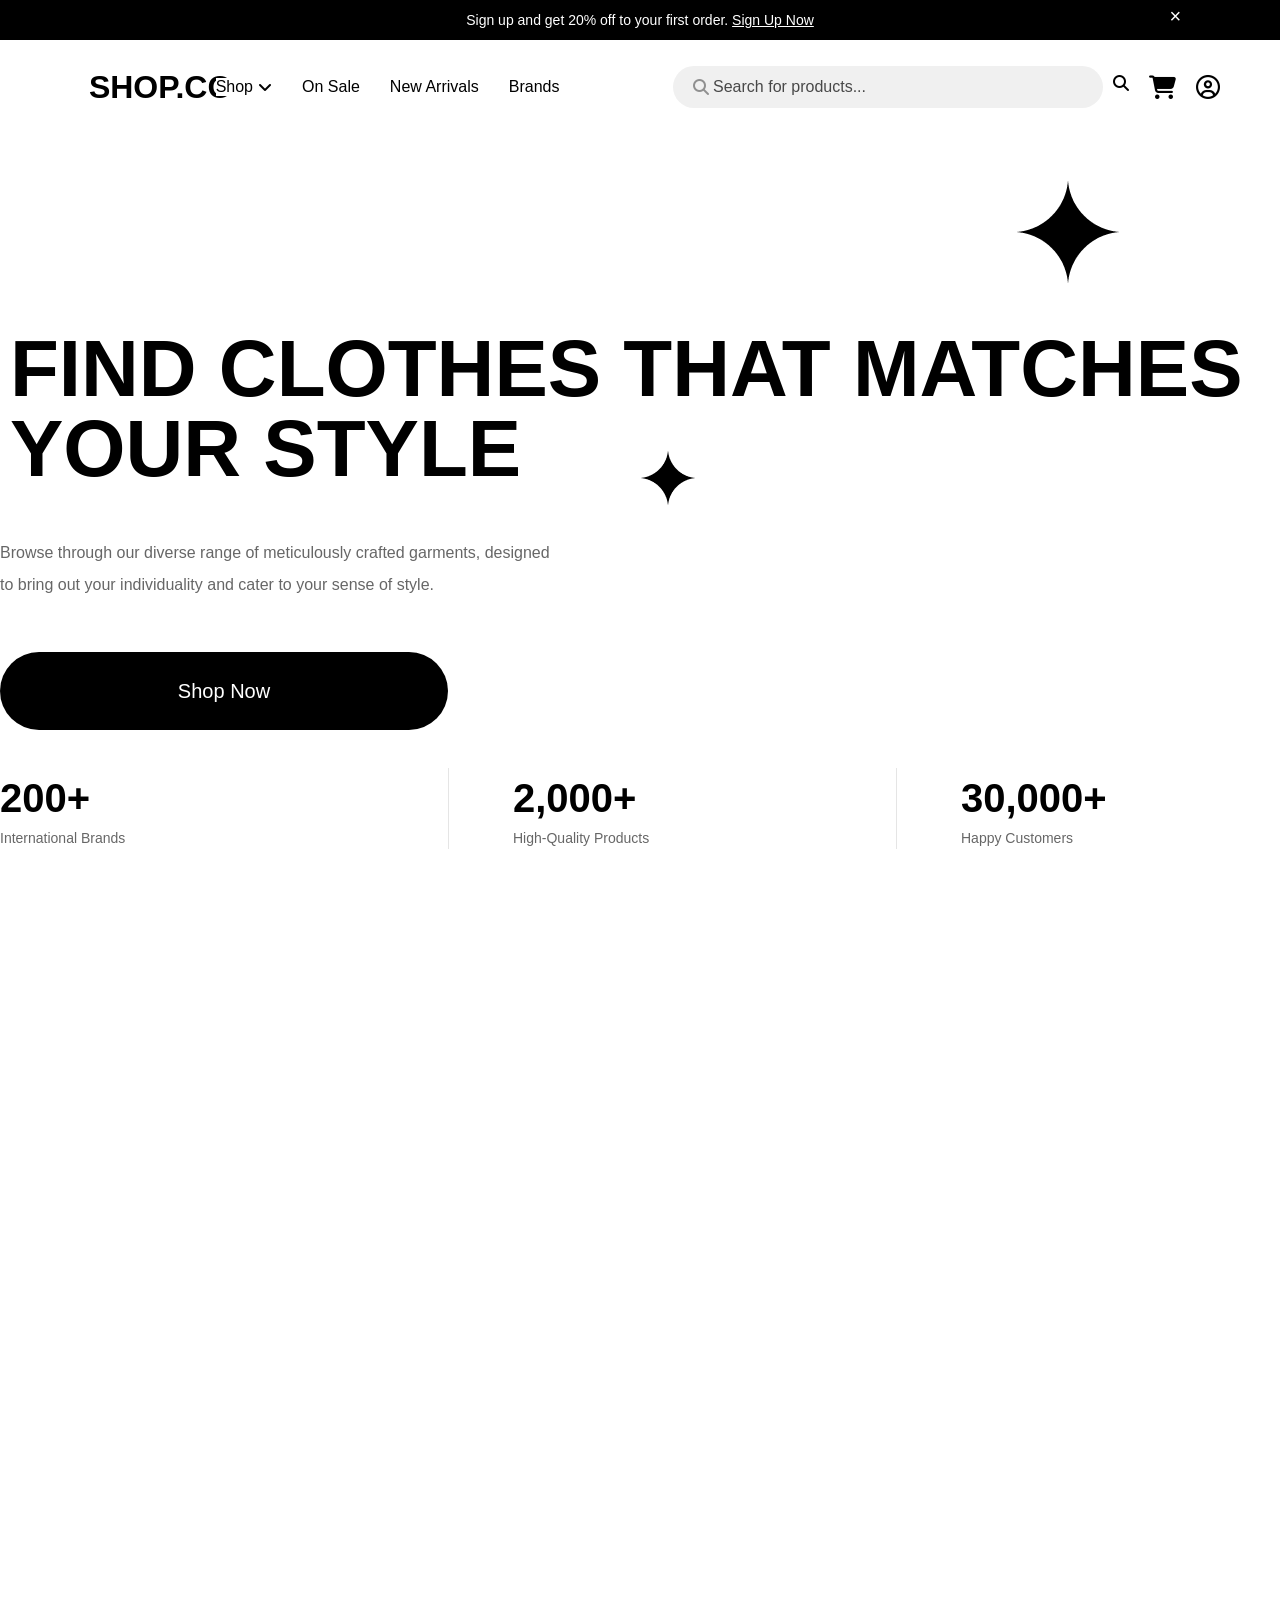
==== commit 50d6f2e8: "module and js-generated content" ====
--- a/index.html
+++ b/index.html
@@ -151,72 +151,7 @@
       <h2 class="section__header">NEW ARRIVALS</h2>
       <div class="products__container">
         <div class="products-grid">
-          <div class="product-card">
-            <img src="/images/Frame 31.png" alt="T-shirt with Tape Details" />
-            <h3 class="product-card__title">T-shirt with Tape Details</h3>
-            <div class="product-card__rating">
-              <span class="fa fa-star checked"></span>
-              <span class="fa fa-star checked"></span>
-              <span class="fa fa-star checked"></span>
-              <span class="fa fa-star-half"></span>
-              <span class="rating-score">3.5/5</span>
-            </div>
-            <div class="product-card__prices">
-              <span class="product-price__current">$120</span>
-              <span class="product-price__old"></span>
-
-            </div>
-          </div>
-          <div class="product-card">
-            <img src="/images/Frame 33.png" alt="Skinny Fit Jeans" />
-            <h3 class="product-card__title">Skinny Fit Jeans</h3>
-            <div class="product-card__rating">
-              <span class="fa fa-star checked"></span>
-              <span class="fa fa-star checked"></span>
-              <span class="fa fa-star checked"></span>
-              <span class="fa fa-star-half"></span>
-              <span class="rating-score">3.5/5</span>
-            </div>
-            <div class="product-card__prices">
-              <span class="product-price__current">$240</span>
-              <span class="product-price__old">$260</span>
-              <span class="product-price__discount">-20%</span>
-            </div>
-          </div>
-          <div class="product-card">
-            <img src="/images/Frame 34.png" alt="Checkered Shirt" />
-            <h3 class="product-card__title">Checkered Shirt</h3>
-            <div class="product-card__rating">
-              <span class="fa fa-star checked"></span>
-              <span class="fa fa-star checked"></span>
-              <span class="fa fa-star checked"></span>
-              <span class="fa fa-star checked"></span>
-              <span class="fa fa-star-half"></span>
-              <span class="rating-score">4.5/5</span>
-            </div>
-            <div class="product-card__prices">
-              <span class="product-price__current">$180</span>
-              <span class="product-price__old"></span>
-
-            </div>
-          </div>
-          <div class="product-card">
-            <img src="/images/Frame 38.png" alt="Sleeve Striped T-shirt" />
-            <h3 class="product-card__title">Sleeve Striped T-shirt</h3>
-            <div class="product-card__rating">
-              <span class="fa fa-star checked"></span>
-              <span class="fa fa-star checked"></span>
-              <span class="fa fa-star checked"></span>
-              <span class="fa fa-star-half"></span>
-              <span class="rating-score">3.5/5</span>
-            </div>
-            <div class="product-card__prices">
-              <span class="product-price__current">$130</span>
-              <span class="product-price__old">$160</span>
-              <span class="product-price__discount">-30%</span>
-            </div>
-          </div>
-        </div>
+             </div>
         <br />
         <span class="section__button">
           <button type="button" class="products__button">View All</button>
@@ -229,71 +164,6 @@
       <h2 class="section__header">TOP SELLING</h2>
       <div class="products__container">
         <div class="products-grid">
-          <div class="product-card">
-            <img src="/images/Frame 32.png" alt="Vertical Striped Shirt" />
-            <h3 class="product-card__title">Vertical Striped Shirt</h3>
-            <div class="product-card__rating">
-              <span class="fa fa-star checked"></span>
-              <span class="fa fa-star checked"></span>
-              <span class="fa fa-star checked"></span>
-              <span class="fa fa-star checked"></span>
-              <span class="fa fa-star checked"></span>
-              <span class="rating-score">5.0/5</span>
-            </div>
-            <div class="product-card__prices">
-              <span class="product-price__current">$212</span>
-              <span class="product-price__old">$232</span>
-              <span class="product-price__discount">-20%</span>
-            </div>
-          </div>
-          <div class="product-card">
-            <img src="/images/Frame 39.png" alt="Courage Graphic T-shirt" />
-            <h3 class="product-card__title">Courage Graphic T-shirt</h3>
-            <div class="product-card__rating">
-              <span class="fa fa-star checked"></span>
-              <span class="fa fa-star checked"></span>
-              <span class="fa fa-star checked"></span>
-              <span class="fa fa-star checked"></span>
-              <span class="rating-score">4.0/5</span>
-            </div>
-            <div class="product-card__prices">
-              <span class="product-price__current">$145</span>
-              <span class="product-price__old"></span>
-
-            </div>
-          </div>
-          <div class="product-card">
-            <img src="/images/Frame 37.png" alt="Loosed Fit Bermuda Shorts" />
-            <h3 class="product-card__title">Loosed Fit Bermuda Shorts</h3>
-            <div class="product-card__rating">
-              <span class="fa fa-star checked"></span>
-              <span class="fa fa-star checked"></span>
-              <span class="fa fa-star checked"></span>
-              <span class="rating-score">3.0/5</span>
-            </div>
-            <div class="product-card__prices">
-              <span class="product-price__current">$80</span>
-              <span class="product-price__old"></span>
-
-            </div>
-          </div>
-          <div class="product-card">
-            <img src="/images/Frame 33.png" alt="Faded Skinny Jeans" />
-            <h3 class="product-card__title">Faded Skinny Jeans</h3>
-            <div class="product-card__rating">
-              <span class="fa fa-star checked"></span>
-              <span class="fa fa-star checked"></span>
-              <span class="fa fa-star checked"></span>
-              <span class="fa fa-star checked"></span>
-              <span class="fa fa-star-half"></span>
-              <span class="rating-score">4.5/5</span>
-            </div>
-            <div class="product-card__prices">
-              <span class="product-price__current">$210</span>
-              <span class="product-price__old"></span>
-
-            </div>
-          </div>
         </div>
         <br />
         <span class="section__button">
@@ -540,7 +410,7 @@
       </div>
   </footer>
   </div>
-  <script src="/js/script.js"></script>
+  <script type="module" src="/js/script.js"></script>
 </body>
 
 </html>
--- a/css/style.css
+++ b/css/style.css
@@ -527,6 +527,7 @@
   width: 200px;
   background: url(/vectors/Vector.png);
   background-repeat: no-repeat;
+  animation: Spin 10000ms ease-in infinite;
 }
 
 .hero__vector-two {
@@ -537,6 +538,7 @@
   width: 200px;
   background: url(/vectors/Vector-two.png);
   background-repeat: no-repeat;
+  animation: Spin 10000ms ease-in infinite;
 }
 
 /* Brands Section */
@@ -955,1139 +957,9 @@
 
 }
 
-/* Product Detail Page */
-
-#product-detail-page {
-  display: block;
-  justify-content: center;
-  width: 86.11vw;
-  margin: 0 auto;
-  padding: 50px 0;
-  flex-direction: column;
-}
-
-
-
-/* Product Detail Page - Display Product */
-.container {
-  display: block;
-  flex-direction: column;
-  gap: 2rem;
-  flex-wrap: wrap;
-  width: 100%;
-}
-
-.image-container {
-  display: flex;
-  gap: 1rem;
-  align-items: center;
-  justify-content: center;
-  width: 45%;
-  float: left;
-}
-
-.gallery {
-  display: flex;
-  flex-direction: column;
-  gap: 1rem;
-}
-
-.gallery .thumb {
-  width: 180px;
-  height: 250px;
-  background-size: cover;
-  background-position: center;
-  border-radius: 20px;
-  border: 1px solid #ddd;
-  cursor: pointer;
-  gap: 50px;
-}
-
-.thumb:nth-child(1) {
-  background-image: url("/images/image 2.png");
-}
-
-.thumb:nth-child(2) {
-  background-image: url("/images/image 5.png");
-}
-
-.thumb:nth-child(3) {
-  background-image: url("/images/image 6.png");
-}
-
-.main-image {
-  width: 550px;
-  height: 780px;
-  background-image: url("/images/image 1.png");
-  background-size: cover;
-  background-position: center;
-  border-radius: 20px;
-}
-
-.info-container {
-  width: 54%;
-  display: inline-block;
-  display: right;
-  padding: 20px 24px;
-}
-
-.level {
-  border-bottom: 1px solid rgba(0, 0, 0, 0.1);
-  width: 100%;
-  padding: 20px 0;
-
-}
-
-.info {
-  max-width: 90%;
-}
-
-.info h1 {
-  font-size: 40px;
-  font-weight: 900;
-  margin-bottom: 0.5rem;
-  font-family: var(--font-primary);
-}
-
-.info-rating {
-  font-size: 14px;
-}
-
-.product-card__rating {
-  display: flex;
-  align-items: center;
-  gap: 0.4rem;
-  margin: 0.2rem 0;
-  font-size: 16px;
-}
-
-.product-card__rating .fa,
-.info-rating .fa {
-  color: gold;
-}
-
-.price {
-  display: flex;
-  align-items: center;
-  gap: 1rem;
-  font-size: 32px;
-  margin-bottom: 1rem;
-  font-family: var(--font-secondary);
-
-}
-
-.price .original {
-  text-decoration: line-through;
-  color: #888;
-}
-
-.price .discount {
-  color: red;
-  font-size: 0.9rem;
-  font-weight: bold;
-}
-
-.description {
-  font-size: 0.9rem;
-  color: #555;
-  margin-bottom: 1.5rem;
-}
-
-.options {
-  margin-bottom: 1rem;
-}
-
-.options h4 {
-  margin: 0.5rem 0;
-}
-
-.colors span {
-  display: inline-block;
-  width: 40px;
-  height: 40px;
-  border-radius: 50%;
-  margin-right: 0.5rem;
-  cursor: pointer;
-  border: 2px solid transparent;
-  padding: 2px;
-}
-
-.colors span:nth-child(1) {
-  background-color: #4f4631;
-}
-
-.colors span:nth-child(2) {
-  background: #314f4a;
-}
-
-.colors span:nth-child(3) {
-  background: #31344f
-}
-
-
-.active::after {
-  content: '\f00c';
-  font-family: 'Font Awesome 6 Free';
-  font-weight: 900;
-  color: white;
-  position: absolute;
-  top: 10px;
-  left: 12px;
-  font-size: 14px;
-}
-
-
-.sizes button {
-  margin-right: 0.5rem;
-  padding: 0.3rem 0.8rem;
-  border: 1px solid #ccc;
-  border-radius: 62px;
-  cursor: pointer;
-  background: white;
-  font-size: 16px;
-  color: rgba(0, 0, 0, 0.6);
-}
-
-.sizes button.active {
-  background: black;
-  color: white;
-  border-color: black;
-}
-
-
-/* Product Info */
-.info {
-  max-width: 500px;
-}
-
-.info-header {
-  font-size: 40px;
-  font-weight: bold;
-  margin-bottom: 0.5rem;
-  font-family: var(--font-primary);
-}
-
-.info-rating {
-  display: flex;
-  align-items: center;
-  gap: 0.4rem;
-  margin-bottom: 1rem;
-  font-size: 16px;
-}
-
-.info-rating i {
-  color: gold;
-}
-
-.price {
-  display: flex;
-  align-items: center;
-  gap: 1rem;
-  font-size: 1.2rem;
-  margin-bottom: 1rem;
-}
-
-.price .original {
-  text-decoration: line-through;
-  color: #888;
-}
-
-.price .discount {
-  color: red;
-  font-size: 0.9rem;
-  font-weight: bold;
-}
-
-.description {
-  font-size: 0.9rem;
-  color: #555;
-  margin-bottom: 1.5rem;
-}
-
-.options {
-  margin-bottom: 1rem;
-}
-
-.options h4 {
-  margin: 0.5rem 0;
-}
-
-.colors span {
-  display: inline-block;
-  width: 40px;
-  height: 40px;
-  border-radius: 50%;
-  margin-right: 0.5rem;
-  cursor: pointer;
-  border: 2px solid transparent;
-}
-
-.colors span.active {
-  border-color: black;
-}
-
-.sizes button {
-  margin-right: 0.5rem;
-  padding: 12px 24px;
-  background-color: #f0f0f0;
-  border-radius: 62px;
-  cursor: pointer;
-  background: white;
-}
-
-.sizes button.active {
-  background: black;
-  color: white;
-  border-color: black;
-}
-
-.four {
-  display: flex;
-}
-
-.quantity {
-  display: flex;
-  align-items: center;
-  gap: 2px;
-  width: 30%;
-  margin: 10px 0;
-  background: #f0f0f0;
-  border-radius: 62px;
-  height: 50px;
-
-}
-
-.quantity--selector {
-  text-align: center;
-  font-size: 18px;
-  display: flex;
-  flex-direction: row;
-  width: 95%;
-  height: 35px;
-  border-radius: 62px;
-  vertical-align: middle;
-  justify-content: center;
-}
-
-.quantity-bunn {
-  font-size: 16px;
-  cursor: pointer;
-  flex-basis: 30%;
-  align-items: center;
-  border: none;
-  padding: 5px 0;
-  background-color: #f0f0f0;
-}
-
-.quantity-bunn:first-child {
-  width: 20px;
-  padding: 5px 0;
-
-}
-
-.figure {
-  text-align: center;
-  align-items: center;
-  vertical-align: middle;
-  justify-content: center;
-}
-
-
-.add-to-cart {
-  background: black;
-  color: white;
-  padding: 6px 12px;
-  width: 65%;
-  border: none;
-  border-radius: 62px;
-  font-size: 1rem;
-  cursor: pointer;
-}
-
-/* Product Detail  Page - Testimonial Card */
-
-/* Tabs */
-.tabs {
-  display: flex;
-  justify-content: center;
-  gap: 3rem;
-  border-bottom: 1px solid #ddd;
-  margin-bottom: 1rem;
-  width: 100%;
-}
-
-.tabs span {
-  padding: 1rem 0;
-  cursor: pointer;
-  width: 33%;
-  text-align: center;
-}
-
-.tabs span.active {
-  border-bottom: 2px solid black;
-  font-weight: bold;
-}
-
-/* Header Section */
-.controls-header {
-  display: flex;
-  justify-content: space-between;
-  align-items: center;
-  margin-bottom: 1.5rem;
-  flex-wrap: wrap;
-  gap: 1rem;
-}
-
-.controls-header h2 {
-  font-size: 1.2rem;
-}
-
-.controls-header-figure {
-  font-family: var(--font-secondary);
-  font-size: var(--fs-base);
-  font-weight: normal;
-}
-
-.controls {
-  display: flex;
-  align-items: center;
-  gap: 1rem;
-}
-
-.icon-button {
-  font-size: 1.2rem;
-  color: #555;
-  padding: 13px;
-  border-radius: 50%;
-  background: #f0f0f0;
-  border: none;
-}
-
-.dropdown {
-  padding: 16px 24px;
-  border-radius: 62px;
-  background: #f0f0f0;
-  cursor: pointer;
-  display: flex;
-  align-items: center;
-  gap: 0.5rem;
-}
-
-.review-button {
-  background: black;
-  color: white;
-  border: none;
-  padding: 20px 24px;
-  border-radius: 62px;
-  cursor: pointer;
-}
-
-/* Testimonial Card Styling */
-.testimonial-deck__container {
-  display: flex;
-  width: 100%;
-  justify-content: space-between;
-  gap: 20px;
-  flex-wrap: wrap;
-}
-
-.testimonial-deck {
-  background-color: #ffffff;
-  border-radius: 12px;
-  padding: 20px;
-  box-shadow: 0 2px 8px rgba(0, 0, 0, 0.08);
-  margin-bottom: 0;
-  width: calc(50% - 10px);
-  box-sizing: border-box;
-  border: 1px solid #e0e0e0;
-}
-
-.testimonial-deck__header {
-  display: flex;
-  justify-content: space-between;
-  align-items: center;
-  margin-bottom: 16px;
-}
-
-.testimonial-deck__rating {
-  display: flex;
-}
-
-.testimonial-deck__rating .fas.fa-star {
-  color: #FFD700;
-  margin-right: 2px;
-}
-
-.testimonial-deck__menu {
-  color: #777;
-  cursor: pointer;
-}
-
-.testimonial-deck__author {
-  display: flex;
-  align-items: center;
-  margin-bottom: 12px;
-  font-weight: 600;
-  font-size: 16px;
-}
-
-.author-name {
-  margin-right: 5px;
-}
-
-.verification-badge {
-  color: #fff;
-  background-color: #4CAF50;
-  border-radius: 50%;
-  width: 18px;
-  height: 18px;
-  display: inline-flex;
-  align-items: center;
-  justify-content: center;
-}
-
-.verification-badge .fas.fa-check-circle {
-  font-size: 14px;
-}
-
-.testimonial-deck__text {
-  color: #333;
-  font-size: 14px;
-  line-height: 1.5;
-  margin-bottom: 16px;
-}
-
-.testimonial-deck__date {
-  color: #777;
-  font-size: 12px;
-  margin-top: 10px;
-}
-
-
-.fa-check-circle {
-  color: white;
-}
-
-.fas.fa-star-half-alt {
-  color: #FFD700;
-}
-
-.might__like {
-  width: 100%;
-}
-
-
-/* Category Page */
-#category-page {
-  display: block;
-  width: 86.11%;
-  margin: 0 auto;
-  font-family: var(--font-secondary);
-}
-
-.category-container {
-  margin: 10px 0;
-  display: flex;
-  gap: 20px;
-  width: 86.11vw;
-}
-
-.product-container--casual {
-  display: grid;
-  grid-template-columns: repeat(3, 1fr);
-  gap: 20px;
-}
-
-.products-grid--casual {
-  display: block;
-}
-
-.product-card-display img {
-  width: 430px;
-  border-radius: 20px;
-  height: 450px;
-
-}
-
-.categories {
-  flex-basis: 250px;
-  flex-shrink: 0;
-  width: 23%;
-}
-
-.products-display--casual {
-  flex-grow: 1;
-  width: 77%;
-}
-
-.products-display-heading {
-  display: block;
-  justify-content: center;
-  margin-bottom: 50px;
-}
-
-.products-display-heading-left {
-  font-size: 32px;
-  font-weight: bold;
-  font-family: var(--font-secondary);
-  float: left;
-}
-
-.products-display-heading-right {
-  float: right;
-  text-align: center;
-  justify-content: center;
-}
-
-.products-display-heading-right-item {
-  font-family: var(--font-secondary);
-  font-size: 16px;
-  font-weight: bold;
-}
-
-/* Category Page */
-.sidebar {
-  background: white;
-  border-radius: 20px;
-  width: 280px;
-  padding: 20px 24px;
-  border: 1px solid rgba(0, 0, 0, 0.1);
-  font-family: var(--font-secondary);
-  color: rgba(0, 0, 0, 0.6);
-}
-
-h2 {
-  font-size: 18px;
-  margin-bottom: 10px;
-}
-
-.section {
-  margin-bottom: 24px;
-}
-
-.products-grid--casual img {
-  border-radius: 20px;
-}
-
-.section-title .fa-sliders-h {
-  color: rgba(0, 0, 0, 0.4);
-}
-
-.section-title {
-  font-weight: bold;
-  display: flex;
-  justify-content: space-between;
-  align-items: center;
-  margin-bottom: 10px;
-  color: black;
-}
-
-.item-list,
-.dress-style {
-  list-style: none;
-  padding: 0;
-  margin: 0;
-}
-
-.item-list li,
-.dress-style li {
-  padding: 8px 0;
-  display: flex;
-  justify-content: space-between;
-  cursor: pointer;
-}
-
-.slider-container {
-  display: flex;
-  align-items: center;
-  justify-content: space-between;
-}
-
-.range {
-  width: 100%;
-}
-
-input[type="range"] {
-  -webkit-appearance: none;
-  -moz-appearance: none;
-  appearance: none;
-
-}
-
-input[type="range"]::-webkit-slider-runnable-track {
-  width: 100%;
-  height: 6px;
-  background: #f0f0f0;
-  border-radius: 20px;
-}
-
-input[type="range"]::-webkit-slider-thumb {
-  -webkit-appearance: none;
-  width: 20px;
-  height: 20px;
-  background: #000;
-  cursor: pointer;
-  border-radius: 50%;
-}
-
-input[type="range"]::-moz-range-thumb {
-  width: 20px;
-  height: 20px;
-  background-color: #000;
-  border-radius: 50%;
-  box-shadow: 0 0 10px rgba(0, 0, 0, 0.2);
-  cursor: pointer;
-}
-
-input[type="range"]::-ms-thumb {
-  width: 30px;
-  height: 30px;
-  background-color: #000;
-  border-radius: 50%;
-  box-shadow: 0 0 10px rgba(0, 0, 0, 0.2);
-  cursor: pointer;
-  border: none;
-}
-
-.color-picker {
-  display: flex;
-  flex-wrap: wrap;
-  gap: 10px;
-}
-
-.color {
-  width: 37px;
-  height: 37px;
-  border-radius: 50%;
-  position: relative;
-  cursor: pointer;
-  border: 2px solid rgba(0, 0, 0, 0.2);
-
-}
-
-.color-picker :nth-child(1) {
-  background-color: #00D26A;
-}
-
-.color-picker :nth-child(2) {
-  background-color: #FF2D2D;
-
-}
-
-.color-picker :nth-child(3) {
-  background-color: #FFE600;
-
-}
-
-.color-picker :nth-child(4) {
-  background-color: #FF8A00;
-
-}
-
-.color-picker :nth-child(5) {
-  background-color: #00CFFF;
-
-}
-
-.color-picker :nth-child(6) {
-  background-color: #0038FF;
-}
-
-.color-picker :nth-child(7) {
-  background-color: #A300FF;
-
-}
-
-.color-picker :nth-child(8) {
-  background-color: #FF00B8;
-
-}
-
-.color-picker :nth-child(9) {
-  background-color: #FFF;
-
-}
-
-.color-picker :nth-child(10) {
-  background-color: #000;
-
-}
-
-.selected::after {
-  content: '\f00c';
-  font-family: 'Font Awesome 6 Free';
-  font-weight: 900;
-  color: white;
-  position: absolute;
-  top: 10px;
-  left: 12px;
-  font-size: 14px;
-}
-
-.size-buttons {
-  display: grid;
-  grid-template-columns: repeat(2, auto);
-  gap: 10px;
-}
-
-.size-buttons button {
-  padding: 12px 20px;
-  background: #eee;
-  border: none;
-  border-radius: 20px;
-  cursor: pointer;
-}
-
-.size-buttons .selected {
-  background: black;
-  color: white;
-}
-
-.apply-filter {
-  width: 100%;
-  padding: 12px;
-  background: black;
-  color: white;
-  border: none;
-  border-radius: 20px;
-  font-size: 16px;
-  cursor: pointer;
-}
-
-hr {
-  border: none;
-  border-top: 1px solid #eee;
-  margin: 20px 0;
-}
-
-/* Pagination */
-.pagination {
-  display: flex;
-  justify-content: space-between;
-  gap: 10px;
-  width: 100%;
-  padding: 10px;
-}
-
-.page-btn-left {
-  float: left;
-}
-
-.page-btn-right {
-  float: right;
-}
-
-.page-numbers-list {
-  display: flex;
-  justify-content: space-evenly;
-  flex-direction: row;
-}
-
-.page-btn {
-  padding: 12px 20px;
-  border: 1px solid #ddd;
-  background: #fff;
-  border-radius: 8px;
-  font-size: 14px;
-  color: #333;
-  display: flex;
-  align-items: center;
-  gap: 10px;
-  cursor: pointer;
-  transition: all 0.2s ease-in-out;
-}
-
-.page-btn:hover {
-  background: #f0f0f0;
-}
-
-.page-number {
-  padding: 12px 20px;
-  border-radius: 8px;
-  color: #555;
-  cursor: pointer;
-}
-
-.page-number:hover {
-  background-color: #f5f5f5;
-}
-
-.page-number.active {
-  background: #e5e5e5;
-  color: #000;
-  font-weight: bold;
-}
-
-.ellipsis {
-  padding: 8px 12px;
-  color: #bbb;
-  cursor: default;
-}
-
-/* CART PAGE*/
-
-#cart-shop {
-  padding: 5px 0;
-  width: 86.11vw;
-  display: block;
-  margin: 0 auto;
-}
-
-
-.cart-content {
-  display: flex;
-  flex-direction: column;
-  width: 100%;
-  margin: 0 auto;
-}
-
-h1 {
-  font-size: 40px;
-  font-weight: 900;
-  margin-bottom: 20px;
-  font-family: var(--font-primary);
-}
-
-.cart-container {
-  display: flex;
-  gap: 20px;
-}
-
-.cart-items {
-  flex: 1;
-  display: flex;
-  flex-direction: column;
-  gap: 20px;
-  width: 58%;
-  border-radius: 20px;
-  border: 1px solid rgba(0, 0, 0, 0.1);
-  padding: 20px 24px;
-
-}
-
-.cart-summary {
-  width: 38%;
-  display: flex;
-  font-family: var(--font-secondary);
-}
-
-.summary-card {
-  width: 100%;
-  height: inherit;
-  padding: 20px 24px;
-  border-radius: 20px;
-  border: 1px solid rgba(0, 0, 0, 0.1);
-
-
-}
-
-.cart-item {
-  display: flex;
-  padding: 15px;
-  margin-bottom: 10px;
-  position: relative;
-  border-bottom: 1px solid rgba(0, 0, 0, 0.1);
-}
-
-.cart-item:last-child {
-  border-bottom: none;
-  padding-bottom: 0;
-}
-
-.item-image {
-  width: 124px;
-  height: 124px;
-  border-radius: 5px;
-  margin-right: 15px;
-  background-size: cover;
-  background-position: center;
-  background-repeat: no-repeat;
-  background-color: #f0f0f0;
-
-}
-
-.cart-item:nth-child(1) .item-image {
-  background-image: url('/images/image 18.png');
-}
-
-.cart-item:nth-child(2) .item-image {
-  background-image: url('/images/Frame 34.png');
-}
-
-.cart-item:nth-child(3) .item-image {
-  background-image: url('/images/Frame 33.png');
-}
-
-
-.item-details {
-  flex: 1;
-  font-family: var(--font-secondary);
-
-}
-
-.item-title {
-  font-weight: bold;
-  margin-bottom: 5px;
-  font-size: 20px;
-}
-
-.item-meta {
-  font-size: 14px;
-  color: #666;
-  margin-bottom: 5px;
-}
-
-.item-price {
-  font-weight: bold;
-  margin-top: 5px;
-  font-size: 24px;
-  padding: 15px 0;
-}
-
-.item-actions {
-  display: flex;
-  align-items: center;
-  justify-content: space-between;
-  flex-direction: row;
-  position: relative;
-}
-
-.quantity-selector {
-  display: flex;
-  align-items: center;
-  margin-right: 15px;
-  width: 125px;
-  height: 44px;
-  background-color: #f0f0f0;
-  border-radius: 62px;
-  position: absolute;
-  bottom: 0;
-  right: 0;
-}
-
-.quantity-btn {
-  border: none;
-  cursor: pointer;
-  display: flex;
-  margin: 0 0 0 15px;
-  padding: 0 5px;
-  font-size: 30px;
-  background: none;
-  color: #000;
-}
-
-.figure {
-  font-size: 14px;
-}
-
-.remove-btn {
-  color: #ff3333;
-  background: none;
-  border: none;
-  cursor: pointer;
-  width: 20px;
-  height: 20px;
-  position: absolute;
-  right: 0;
-  top: 0;
-}
-
-.summary-card {
-  border: 1px solid rgba(0, 0, 0, 0.1);
-  border-radius: 10px;
-  padding: 20px 24px;
-  width: 100%;
-  font-family: var(--font-secondary);
-}
-
-.summary-title {
-  font-weight: bold;
-  margin-bottom: 35px;
-  font-size: 24px;
-}
-
-.summary-row {
-  display: flex;
-  justify-content: space-between;
-  margin-bottom: 30px;
-  font-size: 20px;
-}
-
-.discount {
-  color: #ff3b30;
-}
-
-.summary-total {
-  font-weight: bold;
-  border-top: 1px solid #ddd;
-  padding-top: 10px;
-  margin-top: 10px;
-}
-
-.promo-input {
-  display: flex;
-  flex-direction: row;
-  width: 100%;
-  margin-top: 15px;
-  margin-bottom: 35px;
-  gap: 1%;
-}
-
-.promo-input-box {
-  width: 72%;
-}
-
-.promo__text--box {
-  padding-left: 35px;
-  background: #f0f0f0;
-  border-radius: 62px;
-  margin-right: 5px;
-  position: relative;
-  width: 100%;
-  padding: 20px 24px;
-  border: none;
-}
-
-.promo-input input::placeholder {
-  font-size: 16px;
-  font-family: var(--font-secondary);
-}
-
-.fa-tag {
-  position: absolute;
-  left: 25px;
-  top: 50%;
-  transform: translateY(-50%);
-  color: #888;
-}
-
-.apply-btn {
-  background-color: #000;
-  color: white;
-  border: none;
-  border-radius: 62px;
-  padding: 20px 24px;
-  cursor: pointer;
-  width: 28%;
-}
-
-.checkout-btn {
-  background-color: #000;
-  color: white;
-  border: none;
-  border-radius: 62px;
-  padding: 30px 54px;
-  width: 100%;
-  cursor: pointer;
-  display: flex;
-  align-items: center;
-  justify-content: center;
-  gap: 5px;
-  font-size: 16px;
-}
-
-
-*/
+
+
+
 
 /* Footer */
 /* Newsletter Section */
@@ -2748,24 +1620,6 @@
     font-size: 24px;
   }
 
-
-  /* CART PAGE */
-  #cart-shop {
-    width: 91.79vw;
-  }
-
-  .cart-container {
-    flex-direction: column;
-  }
-
-  .cart-items {
-    width: 100%;
-  }
-
-  .cart-summary {
-    width: 100%;
-  }
-
   /* Testimonials Section */
   .testimonial-card {
     min-width: 95vw;
@@ -2849,4 +1703,17 @@
     display: flex;
     justify-content: center;
   }
+}
+
+
+
+@keyframes Spin{
+  0%{
+    transform: rotate(0deg);
+    transform-origin: 0 0;
+  }
+   100% {
+      transform: rotate(360deg);
+      transform-origin: 0 0;
+    }
 }
